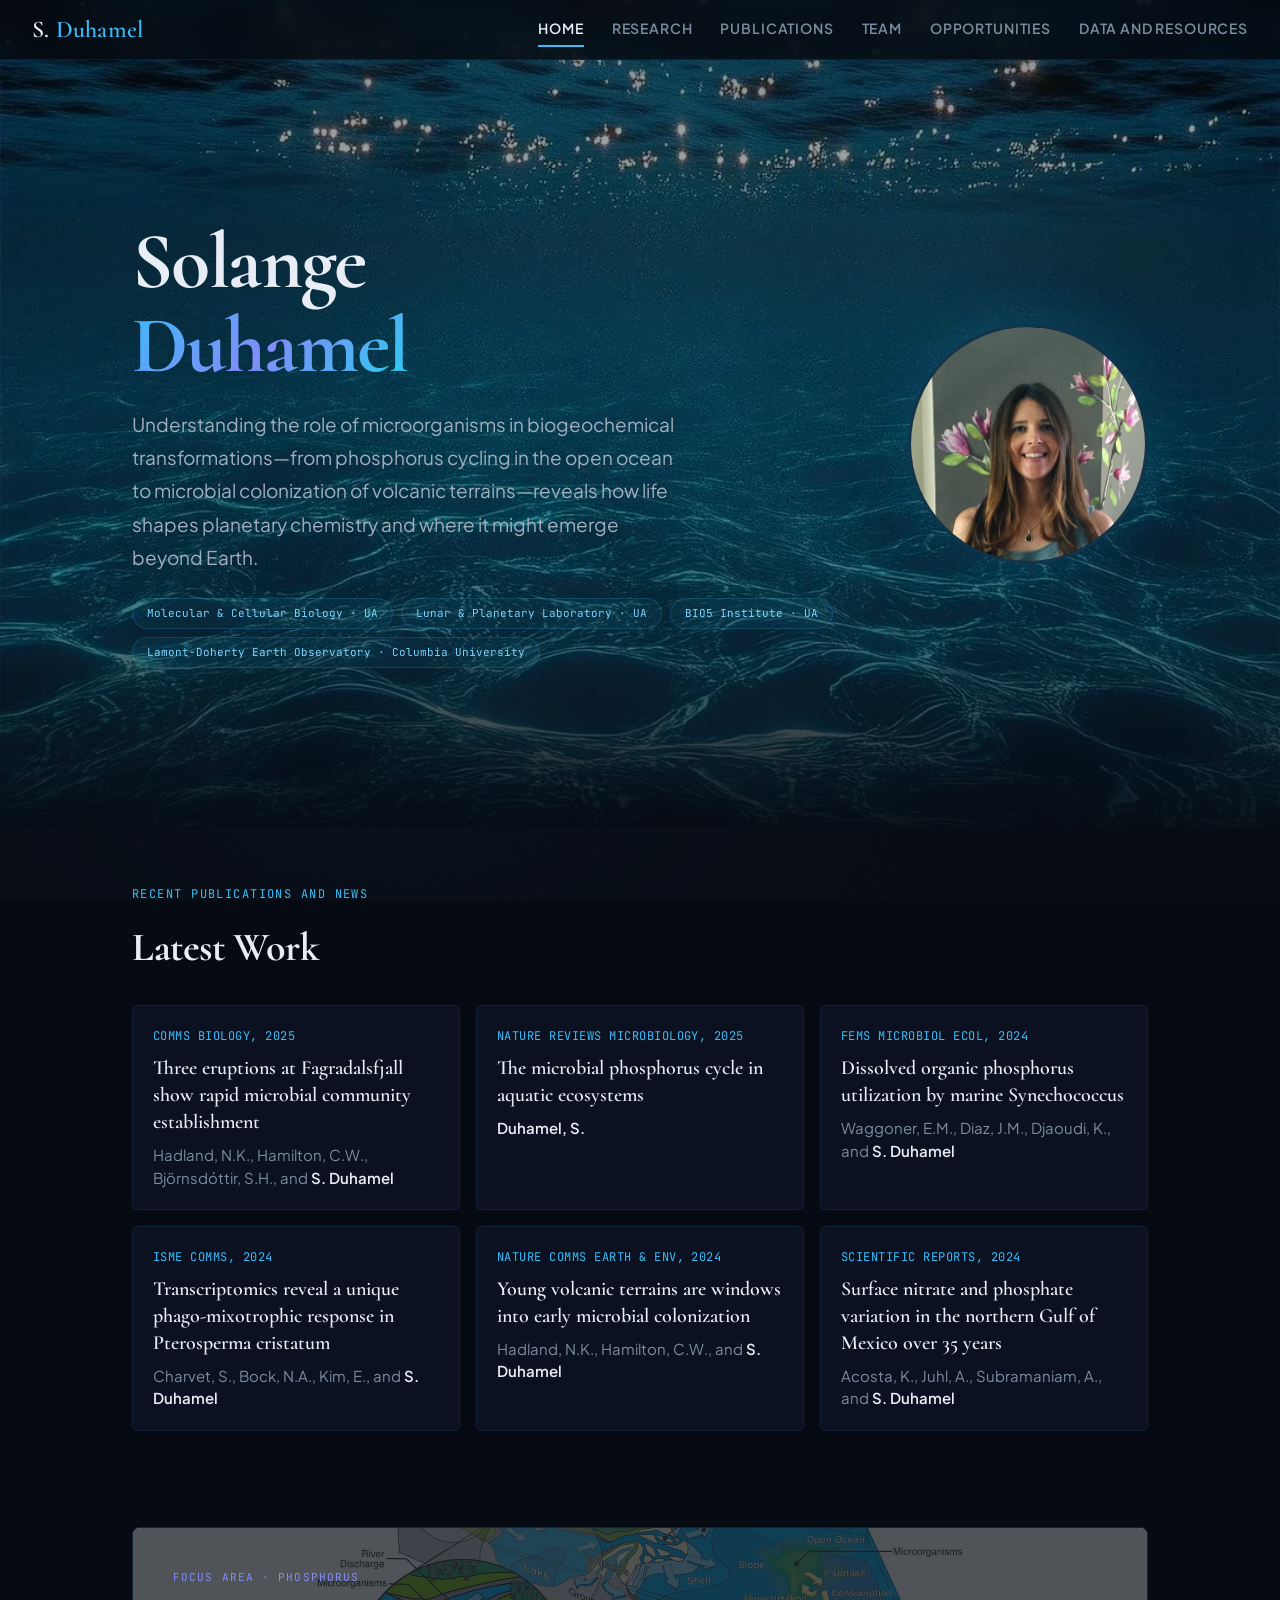
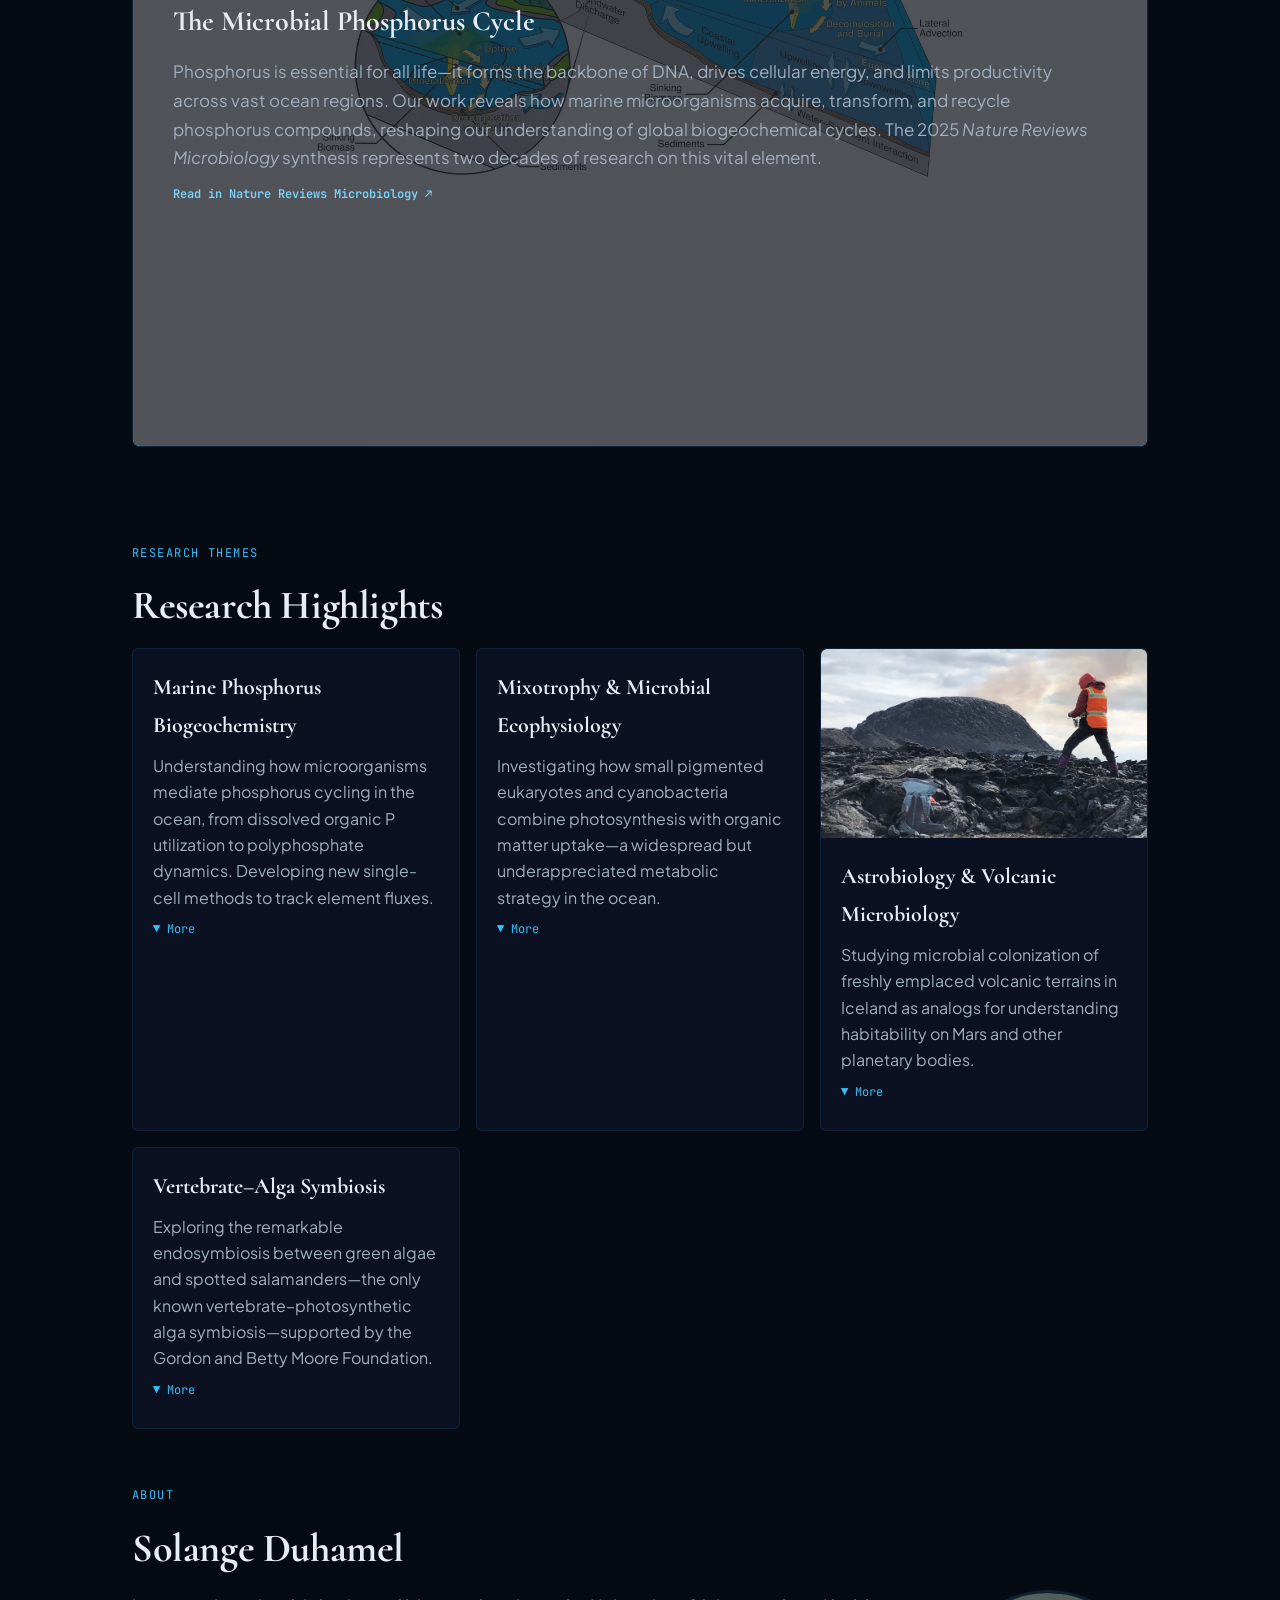
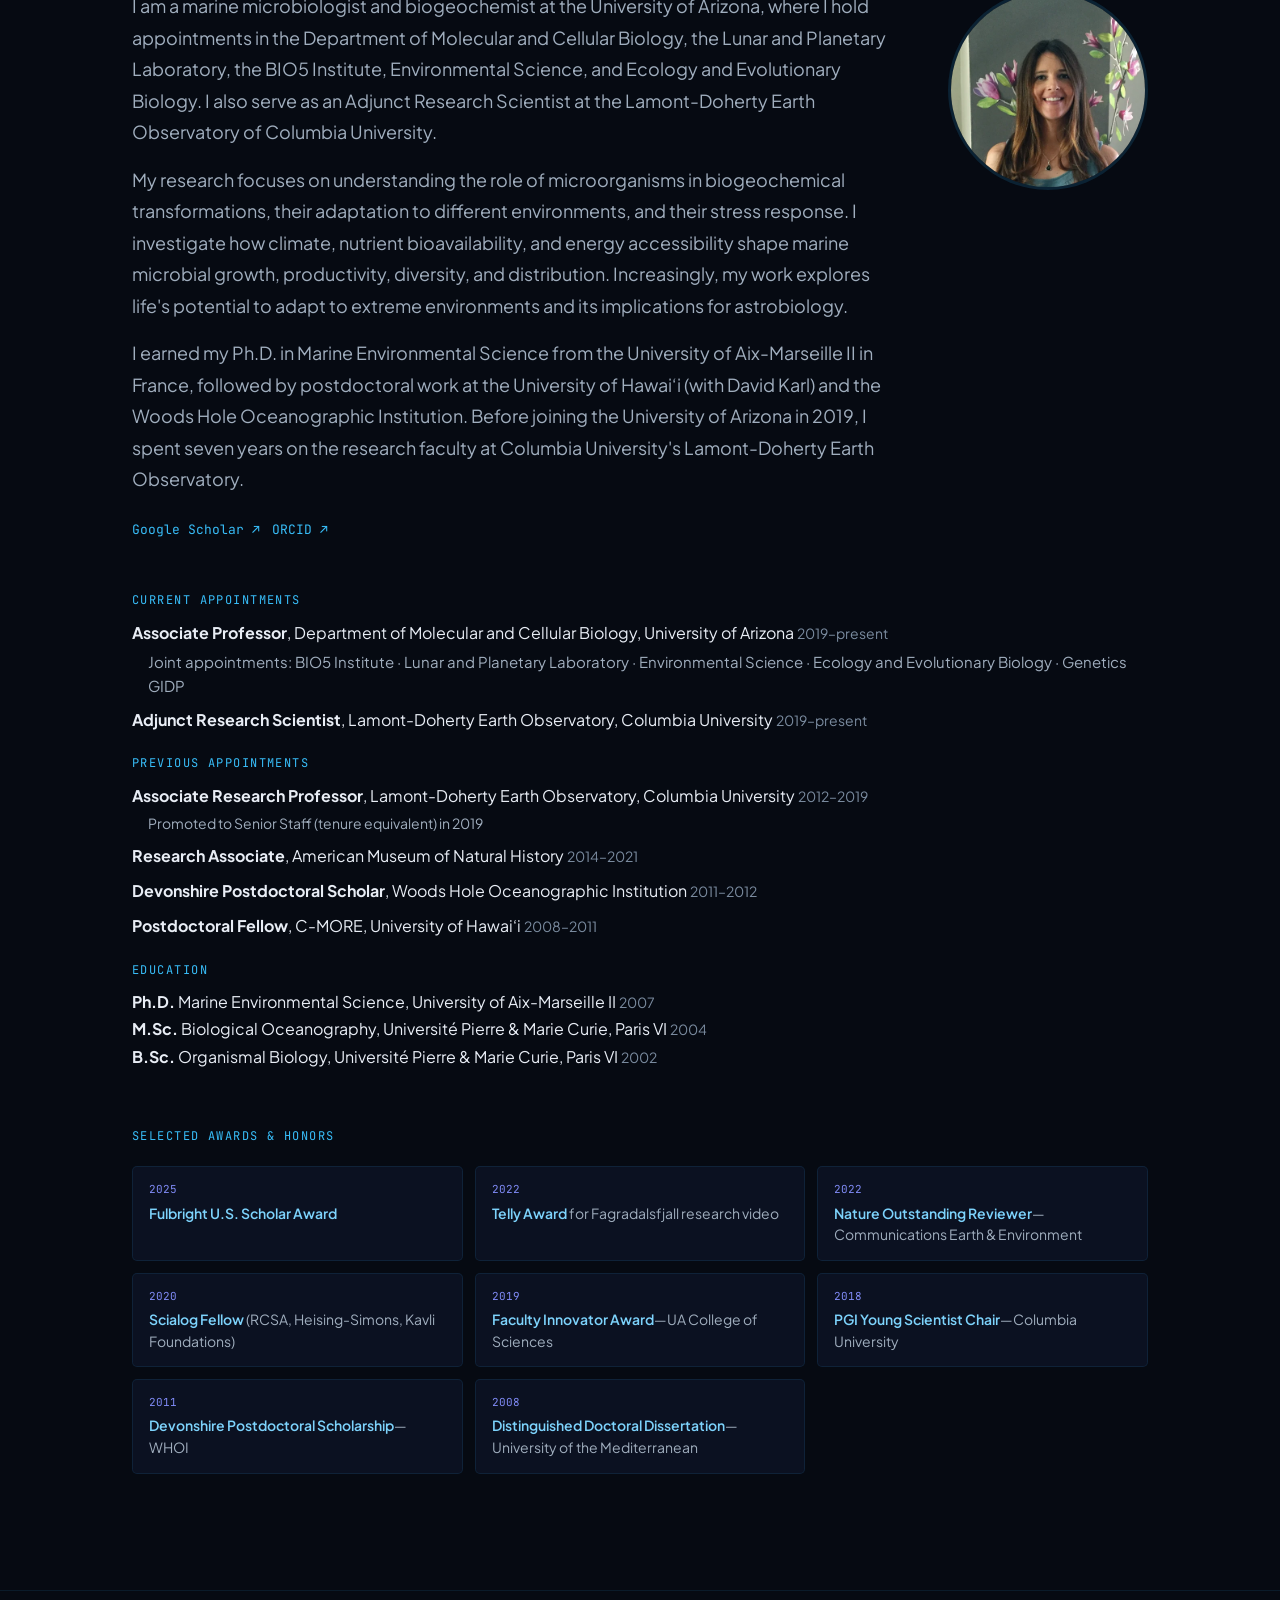
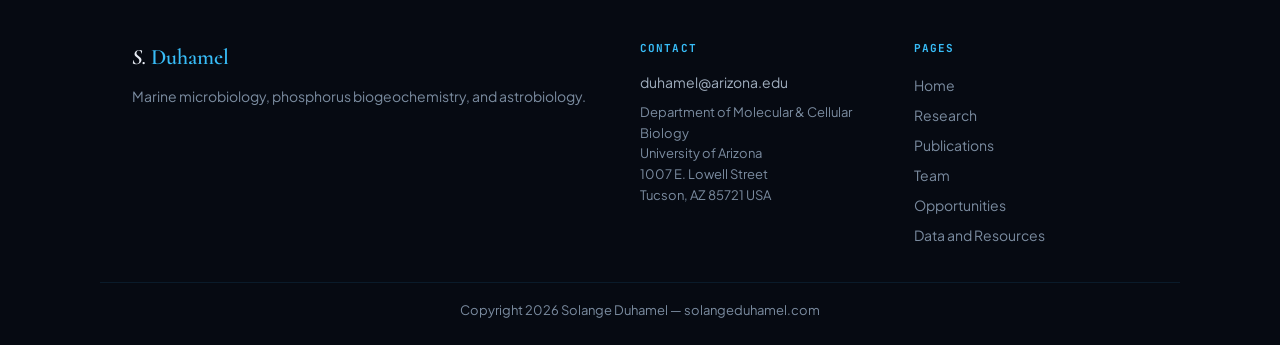
==== index.html @ aad7c606 "Initial commit: Duhamel Lab website Includes fixes for image crops cutting off heads (astrobiology c" ====
<!DOCTYPE html>
<html lang="en">
<head>
  <meta charset="UTF-8">
  <meta name="viewport" content="width=device-width, initial-scale=1.0">
  <title>Solange Duhamel — Marine Microbiology, Biogeochemistry, and Astrobiology</title>
  <meta name="description" content="Professor at the Department of Molecular and Cellular Biology, University of Arizona. Research in marine microbiology, phosphorus biogeochemistry, and astrobiology.">
  <link rel="canonical" href="https://solangeduhamel.com/">

  <!-- Favicons -->
  <link rel="icon" type="image/png" sizes="32x32" href="favicon-32x32.png">
  <link rel="icon" type="image/png" sizes="16x16" href="favicon-16x16.png">
  <link rel="apple-touch-icon" sizes="180x180" href="apple-touch-icon.png">
  <meta name="theme-color" content="#060A12">
  <meta name="color-scheme" content="dark">

  <!-- Open Graph -->
  <meta property="og:type" content="website">
  <meta property="og:url" content="https://solangeduhamel.com/">
  <meta property="og:title" content="Solange Duhamel — Marine Microbiology, Biogeochemistry, and Astrobiology">
  <meta property="og:description" content="Professor at the Department of Molecular and Cellular Biology, University of Arizona. Research in marine microbiology, phosphorus biogeochemistry, and astrobiology.">
  <meta property="og:image" content="https://solangeduhamel.com/images/og-card.jpg">
  <meta property="og:image:width" content="1200">
  <meta property="og:image:height" content="630">

  <!-- Twitter Card -->
  <meta name="twitter:card" content="summary_large_image">
  <meta name="twitter:title" content="Solange Duhamel — Marine Microbiology, Biogeochemistry, and Astrobiology">
  <meta name="twitter:description" content="Professor at the Department of Molecular and Cellular Biology, University of Arizona.">

  <!-- Fonts -->
  <link rel="preconnect" href="https://fonts.googleapis.com">
  <link rel="preconnect" href="https://fonts.gstatic.com" crossorigin>
  <link href="https://fonts.googleapis.com/css2?family=Cormorant:ital,wght@0,400;0,600;0,700;1,400;1,600;1,700&family=Plus+Jakarta+Sans:wght@300;400;500;600;700&family=JetBrains+Mono:wght@400;500&display=swap" rel="stylesheet">

  <link rel="stylesheet" href="css/style.css">
  <script src="js/data.js" defer></script>

  <!-- JSON-LD Structured Data -->
  <script type="application/ld+json">
  {"@context":"https://schema.org","@type":"Person","name":"Solange Duhamel","jobTitle":"Professor","worksFor":[{"@type":"Organization","name":"University of Arizona, Department of Molecular and Cellular Biology"}],"url":"https://solangeduhamel.com","sameAs":["https://scholar.google.com/citations?user=GpkraS0AAAAJ","https://orcid.org/0000-0002-8435-4695"],"knowsAbout":["Marine Microbiology","Phosphorus Biogeochemistry","Astrobiology","Microbial Ecophysiology","Flow Cytometry"]},
  {"@context":"https://schema.org","@type":"ScholarlyArticle","headline":"The microbial phosphorus cycle in aquatic ecosystems","author":[{"@type":"Person","name":"Solange Duhamel"}],"datePublished":"2025","isPartOf":{"@type":"Periodical","name":"Nature Reviews Microbiology"},"sameAs":"https://doi.org/10.1038/s41579-024-01119-w"},
  {"@context":"https://schema.org","@type":"ScholarlyArticle","headline":"Phosphorus as an integral component of global marine biogeochemistry","author":[{"@type":"Person","name":"Solange Duhamel"},{"@type":"Person","name":"Julia M. Diaz"}],"datePublished":"2021","isPartOf":{"@type":"Periodical","name":"Nature Geosciences"},"sameAs":"https://doi.org/10.1038/s41561-021-00755-8"},
  {"@context":"https://schema.org","@type":"ScholarlyArticle","headline":"Three eruptions at the Fagradalsfjall Volcano in Iceland show rapid and predictable microbial community establishment","author":[{"@type":"Person","name":"Nathan K. Hadland"},{"@type":"Person","name":"Christopher W. Hamilton"},{"@type":"Person","name":"Solange Duhamel"}],"datePublished":"2025","isPartOf":{"@type":"Periodical","name":"Communications Biology"},"sameAs":"https://doi.org/10.1038/s42003-025-09044-1"},
  {"@context":"https://schema.org","@type":"ScholarlyArticle","headline":"Microbial response to increased temperatures within a lava-induced hydrothermal system in Iceland","author":[{"@type":"Person","name":"Solange Duhamel"},{"@type":"Person","name":"Christopher W. Hamilton"}],"datePublished":"2022","isPartOf":{"@type":"Periodical","name":"Astrobiology"},"sameAs":"https://doi.org/10.1089/ast.2021.0124"}
  </script>
</head>
<body>

<a href="#main-content" class="skip-link">Skip to main content</a>
<div class="progress-bar" id="progress-bar"></div>

<nav class="nav" id="main-nav" aria-label="Main navigation">
  <a href="#home" class="nav-logo" data-page="home">S. <span class="accent">Duhamel</span></a>
  <div class="nav-links">
    <a href="#home" class="active" data-page="home" aria-current="page">Home</a>
    <a href="#research" data-page="research">Research</a>
    <a href="#publications" data-page="publications">Publications</a>
    <a href="#team" data-page="team">Team</a>
    <a href="#opportunities" data-page="opportunities">Opportunities</a>
    <a href="#data" data-page="data">Data and Resources</a>
  </div>
  <button class="nav-hamburger" id="hamburger" aria-label="Menu">&#9776;</button>
</nav>
<div class="mobile-menu" id="mobile-menu">
  <a href="#home" data-page="home">Home</a>
  <a href="#research" data-page="research">Research</a>
  <a href="#publications" data-page="publications">Publications</a>
  <a href="#team" data-page="team">Team</a>
  <a href="#opportunities" data-page="opportunities">Opportunities</a>
  <a href="#data" data-page="data">Data and Resources</a>
</div>

<!-- ===== HOME PAGE ===== -->
<div id="main-content" role="main"></div>
<div id="page-home" class="page">
  <div class="hero">
    <div class="hero-bg" style="background-image:url('images/hero.webp')"></div>
    <div class="hero-overlay"></div>
    <div class="hero-content fade-in">
      <div class="hero-layout">
        <div class="hero-text-col">
          <h1>Solange<br><span class="gradient">Duhamel</span></h1>
          <p class="hero-text">Understanding the role of microorganisms in biogeochemical transformations&#8212;from phosphorus cycling in the open ocean to microbial colonization of volcanic terrains&#8212;reveals how life shapes planetary chemistry and where it might emerge beyond Earth.</p>
          <div class="affiliation-chips">
            <span class="affiliation-chip">Molecular &amp; Cellular Biology · UA</span>
            <span class="affiliation-chip">Lunar &amp; Planetary Laboratory · UA</span>
            <span class="affiliation-chip">BIO5 Institute · UA</span>
            <span class="affiliation-chip">Lamont-Doherty Earth Observatory · Columbia University</span>
          </div>
        </div>
        <div class="hero-portrait-col">
          <div class="hero-portrait" id="hero-portrait">
            <img src="images/profile-1.webp" alt="Solange Duhamel">
          </div>
        </div>
      </div>
    </div>
  </div>

  <!-- Latest Publications -->
  <div class="section">
    <p class="tag-label">Recent Publications and News</p>
    <h2 class="section-heading">Latest Work</h2>
    <div class="latest-grid" id="latest-grid"></div>
  </div>

  <!-- Phosphorus Spotlight -->
  <div class="section" style="padding-top:0">
    <div class="spotlight" style="position:relative;overflow:hidden;padding:0;min-height:520px">
      <div style="position:absolute;inset:0;background:#ffffff"></div>
      <div class="parallax-bg" style="position:absolute;top:15%;bottom:0;left:0;right:0;background-image:url('images/phosphorus-figure.webp');background-size:contain;background-position:center;background-repeat:no-repeat;opacity:0.85"></div>
      <div style="position:absolute;inset:0;background:rgba(6,10,18,0.70)"></div>
      <div style="position:relative;z-index:2;padding:40px">
      <div class="spotlight-layout">
        <div class="spotlight-text">
          <span class="mono-tag">Focus Area &#183; Phosphorus</span>
          <h3>The Microbial Phosphorus Cycle</h3>
          <p>Phosphorus is essential for all life&#8212;it forms the backbone of DNA, drives cellular energy, and limits productivity across vast ocean regions. Our work reveals how marine microorganisms acquire, transform, and recycle phosphorus compounds, reshaping our understanding of global biogeochemical cycles. The 2025 <em>Nature Reviews Microbiology</em> synthesis represents two decades of research on this vital element.</p>
          <a href="https://doi.org/10.1038/s41579-024-01119-w" target="_blank" rel="noopener noreferrer" style="font-family:var(--mono);font-size:12px;display:inline-block;margin-top:12px">Read in Nature Reviews Microbiology &#8599;</a>
        </div>
      </div>
      </div>
    </div>
  </div>

  <!-- Research Highlights -->
  <div class="section" style="padding-top:0">
    <p class="tag-label">Research Themes</p>
    <h2 class="section-heading">Research Highlights</h2>
    <div class="highlights-grid">
      <div class="highlight-card">
        <div class="highlight-card-body">
          <h4>Marine Phosphorus Biogeochemistry</h4>
          <p>Understanding how microorganisms mediate phosphorus cycling in the ocean, from dissolved organic P utilization to polyphosphate dynamics. Developing new single-cell methods to track element fluxes.</p>
          <button class="expand-btn" onclick="this.nextElementSibling.classList.toggle('open');this.textContent=this.nextElementSibling.classList.contains('open')?'&#9650; Less':'&#9660; More'">&#9660; More</button>
          <div class="highlight-detail">Phosphorus limits marine productivity across vast ocean regions. Our lab pioneers single-cell flow cytometry techniques to measure phosphatase activity and P uptake at the individual cell level, revealing how different microbial groups partition this critical resource. This work spans the oligotrophic Pacific gyres, the Mediterranean, and tropical Atlantic.</div>
        </div>
      </div>
      <div class="highlight-card">
        <div class="highlight-card-body">
          <h4>Mixotrophy &amp; Microbial Ecophysiology</h4>
          <p>Investigating how small pigmented eukaryotes and cyanobacteria combine photosynthesis with organic matter uptake&#8212;a widespread but underappreciated metabolic strategy in the ocean.</p>
          <button class="expand-btn" onclick="this.nextElementSibling.classList.toggle('open');this.textContent=this.nextElementSibling.classList.contains('open')?'&#9650; Less':'&#9660; More'">&#9660; More</button>
          <div class="highlight-detail">Mixotrophy&#8212;the combination of phototrophy and heterotrophy&#8212;is far more prevalent than traditionally recognized. Our work demonstrates that small pigmented eukaryotes and unicellular cyanobacteria routinely supplement photosynthesis with organic carbon and phosphorus uptake, fundamentally altering our understanding of marine food webs and carbon cycling.</div>
        </div>
      </div>
      <div class="highlight-card">
        <div style="height:189px;overflow:hidden;border-radius:6px 6px 0 0"><img src="images/highlight-astro.webp" alt="Fieldwork on fresh lava at Fagradalsfjall, Iceland" style="width:100%;height:100%;object-fit:cover;object-position:center 12%"></div>
        <div class="highlight-card-body">
          <h4>Astrobiology &amp; Volcanic Microbiology</h4>
          <p>Studying microbial colonization of freshly emplaced volcanic terrains in Iceland as analogs for understanding habitability on Mars and other planetary bodies.</p>
          <button class="expand-btn" onclick="this.nextElementSibling.classList.toggle('open');this.textContent=this.nextElementSibling.classList.contains('open')?'&#9650; Less':'&#9660; More'">&#9660; More</button>
          <div class="highlight-detail">Young volcanic terrains represent some of the most extreme environments on Earth, yet microbial communities colonize them rapidly and predictably. Our fieldwork at Fagradalsfjall and Holuhraun in Iceland demonstrates that microbial establishment follows repeatable ecological patterns&#8212;insights directly relevant to understanding the habitability potential of volcanic terrains on Mars.</div>
        </div>
      </div>
      <div class="highlight-card">
        <div class="highlight-card-body">
          <h4>Vertebrate&#8211;Alga Symbiosis</h4>
          <p>Exploring the remarkable endosymbiosis between green algae and spotted salamanders&#8212;the only known vertebrate&#8211;photosynthetic alga symbiosis&#8212;supported by the Gordon and Betty Moore Foundation.</p>
          <button class="expand-btn" onclick="this.nextElementSibling.classList.toggle('open');this.textContent=this.nextElementSibling.classList.contains('open')?'&#9650; Less':'&#9660; More'">&#9660; More</button>
          <div class="highlight-detail">The spotted salamander (<em>Ambystoma maculatum</em>) harbors intracellular green algae&#8212;the only known case of a photosynthetic endosymbiosis in a vertebrate. Our Moore Foundation-funded work investigates the cellular and molecular mechanisms of this interaction, revealing heterotrophic carbon fixation and complex organismal-cellular negotiations.</div>
        </div>
      </div>
    </div>
  </div>

  <!-- About -->
  <div class="section" style="padding-top:0">
    <p class="tag-label">About</p>
    <h2 class="section-heading">Solange Duhamel</h2>
    <div class="about-layout">
      <div class="about-text">
        <p>I am a marine microbiologist and biogeochemist at the University of Arizona, where I hold appointments in the Department of Molecular and Cellular Biology, the Lunar and Planetary Laboratory, the BIO5 Institute, Environmental Science, and Ecology and Evolutionary Biology. I also serve as an Adjunct Research Scientist at the Lamont-Doherty Earth Observatory of Columbia University.</p>
        <p>My research focuses on understanding the role of microorganisms in biogeochemical transformations, their adaptation to different environments, and their stress response. I investigate how climate, nutrient bioavailability, and energy accessibility shape marine microbial growth, productivity, diversity, and distribution. Increasingly, my work explores life's potential to adapt to extreme environments and its implications for astrobiology.</p>
        <p>I earned my Ph.D. in Marine Environmental Science from the University of Aix-Marseille II in France, followed by postdoctoral work at the University of Hawai&#8216;i (with David Karl) and the Woods Hole Oceanographic Institution. Before joining the University of Arizona in 2019, I spent seven years on the research faculty at Columbia University's Lamont-Doherty Earth Observatory.</p>
        <p style="margin-top:16px">
          <a href="https://scholar.google.com/citations?user=GpkraS0AAAAJ" target="_blank" rel="noopener noreferrer" style="font-family:var(--mono);font-size:13px;color:var(--accent)">Google Scholar &#8599;</a>
          &nbsp;&nbsp;
          <a href="https://orcid.org/0000-0002-8435-4695" target="_blank" rel="noopener noreferrer" style="font-family:var(--mono);font-size:13px;color:var(--accent)">ORCID &#8599;</a>
        </p>
      </div>
      <div class="profile-col">
        <div class="profile-circle" id="about-portrait">
          <img src="images/profile-1.webp" alt="Solange Duhamel">
        </div>
      </div>
    </div>

    <div style="margin-top:32px">
      <p class="tag-label">Current Appointments</p>
      <div style="margin-bottom:20px">
        <p style="color:var(--text);font-size:16px;line-height:1.7;margin-bottom:4px"><strong>Associate Professor</strong>, Department of Molecular and Cellular Biology, University of Arizona <span style="color:var(--muted);font-size:14px">2019&#8211;present</span></p>
        <p style="color:var(--dim);font-size:15px;line-height:1.6;margin-left:16px">Joint appointments: BIO5 Institute &#183; Lunar and Planetary Laboratory &#183; Environmental Science &#183; Ecology and Evolutionary Biology &#183; Genetics GIDP</p>
        <p style="color:var(--text);font-size:16px;line-height:1.7;margin-top:8px"><strong>Adjunct Research Scientist</strong>, Lamont-Doherty Earth Observatory, Columbia University <span style="color:var(--muted);font-size:14px">2019&#8211;present</span></p>
      </div>

      <p class="tag-label">Previous Appointments</p>
      <div style="margin-bottom:20px">
        <p style="color:var(--text);font-size:16px;line-height:1.7;margin-bottom:4px"><strong>Associate Research Professor</strong>, Lamont-Doherty Earth Observatory, Columbia University <span style="color:var(--muted);font-size:14px">2012&#8211;2019</span></p>
        <p style="color:var(--dim);font-size:14px;line-height:1.5;margin-left:16px">Promoted to Senior Staff (tenure equivalent) in 2019</p>
        <p style="color:var(--text);font-size:16px;line-height:1.7;margin-top:8px"><strong>Research Associate</strong>, American Museum of Natural History <span style="color:var(--muted);font-size:14px">2014&#8211;2021</span></p>
        <p style="color:var(--text);font-size:16px;line-height:1.7;margin-top:8px"><strong>Devonshire Postdoctoral Scholar</strong>, Woods Hole Oceanographic Institution <span style="color:var(--muted);font-size:14px">2011&#8211;2012</span></p>
        <p style="color:var(--text);font-size:16px;line-height:1.7;margin-top:8px"><strong>Postdoctoral Fellow</strong>, C-MORE, University of Hawai&#8216;i <span style="color:var(--muted);font-size:14px">2008&#8211;2011</span></p>
      </div>

      <p class="tag-label">Education</p>
      <div>
        <p style="color:var(--text);font-size:16px;line-height:1.7"><strong>Ph.D.</strong> Marine Environmental Science, University of Aix-Marseille II <span style="color:var(--muted);font-size:14px">2007</span></p>
        <p style="color:var(--text);font-size:16px;line-height:1.7"><strong>M.Sc.</strong> Biological Oceanography, Universit&#233; Pierre &amp; Marie Curie, Paris VI <span style="color:var(--muted);font-size:14px">2004</span></p>
        <p style="color:var(--text);font-size:16px;line-height:1.7"><strong>B.Sc.</strong> Organismal Biology, Universit&#233; Pierre &amp; Marie Curie, Paris VI <span style="color:var(--muted);font-size:14px">2002</span></p>
      </div>
    </div>
  </div>

  <!-- Awards -->
  <div class="section" style="padding-top:0">
    <p class="tag-label">Selected Awards &amp; Honors</p>
    <div class="awards-grid">
      <div class="award-item"><span class="award-year">2025</span><strong>Fulbright U.S. Scholar Award</strong></div>
      <div class="award-item"><span class="award-year">2022</span><strong>Telly Award</strong> for Fagradalsfjall research video</div>
      <div class="award-item"><span class="award-year">2022</span><strong>Nature Outstanding Reviewer</strong>&#8212;Communications Earth &amp; Environment</div>
      <div class="award-item"><span class="award-year">2020</span><strong>Scialog Fellow</strong> (RCSA, Heising-Simons, Kavli Foundations)</div>
      <div class="award-item"><span class="award-year">2019</span><strong>Faculty Innovator Award</strong>&#8212;UA College of Sciences</div>
      <div class="award-item"><span class="award-year">2018</span><strong>PGI Young Scientist Chair</strong>&#8212;Columbia University</div>
      <div class="award-item"><span class="award-year">2011</span><strong>Devonshire Postdoctoral Scholarship</strong>&#8212;WHOI</div>
      <div class="award-item"><span class="award-year">2008</span><strong>Distinguished Doctoral Dissertation</strong>&#8212;University of the Mediterranean</div>
    </div>
  </div>
</div>

<!-- ===== RESEARCH PAGE ===== -->
<div id="page-research" class="page" style="display:none">
  <div class="page-banner">
    <div class="page-banner-bg" style="background-image:url('images/research-banner.webp');background-position:center 50%"></div>
    <div class="page-banner-overlay"></div>
    <div class="page-banner-content">
      <div><p class="tag-label">Research</p><h2 class="section-heading" style="font-size:32px;margin-bottom:0">Research Program</h2></div>
    </div>
  </div>
  <div class="section">
    <p class="section-sub">Investigating microbial roles in biogeochemistry, from the ocean's phosphorus cycle to volcanic terrains on Earth and Mars.</p>
    <p class="research-section-label">Active Projects</p>
    <div id="active-projects"></div>
    <p class="research-section-label">Completed Projects</p>
    <div id="completed-projects"></div>
  </div>
</div>

<!-- ===== PUBLICATIONS PAGE ===== -->
<div id="page-publications" class="page" style="display:none">
  <div class="page-banner" style="height:360px">
    <div class="page-banner-bg" style="background-image:url('images/pubs-banner.webp');background-position:center 50%"></div>
    <div class="page-banner-overlay"></div>
    <div class="page-banner-content">
      <div><p class="tag-label">Peer-Reviewed</p><h2 class="section-heading" style="font-size:32px;margin-bottom:0">Publications</h2></div>
    </div>
  </div>
  <div class="section">
    <p class="section-sub">69 peer-reviewed articles and 5 book chapters.</p>
    <div class="data-tabs" id="pub-tabs" role="tablist" aria-label="Publication types" style="margin-bottom:24px">
      <button class="data-tab active" data-pubtab="articles">Peer-Reviewed Articles</button>
      <button class="data-tab" data-pubtab="bookchapters">Book Chapters</button>
    </div>
    <div id="pub-panel-articles" class="pub-tab-panel">
    <div class="pub-search-row">
      <input type="text" class="pub-search" id="pub-search" aria-label="Search publications" placeholder="Search by author, title, journal, or year...">
      <div class="scholar-metrics">
        <div class="scholar-metric"><span class="metric-value">2,631</span><span class="metric-label">Citations</span></div>
        <div class="scholar-metric"><span class="metric-value">27</span><span class="metric-label">h-index</span></div>
        <div class="scholar-metric"><span class="metric-value">56</span><span class="metric-label">i10-index</span></div>
      </div>
    </div>
    <a href="https://scholar.google.com/citations?user=GpkraS0AAAAJ&hl=en" target="_blank" rel="noopener noreferrer" class="scholar-link">Google Scholar Profile &#8599;</a>
    <div class="filter-chips" id="filter-chips" role="group" aria-label="Filter publications">
      <button class="filter-chip active" data-filter="all">All</button>
      <button class="filter-chip" data-filter="first">First Author</button>
      <button class="filter-chip" data-filter="student">Student Led</button>
      <button class="filter-chip" data-filter="phosphorus">Phosphorus</button>
      <button class="filter-chip" data-filter="astrobiology">Astrobiology</button>
      <button class="filter-chip" data-filter="mixotrophy">Mixotrophy</button>
      <button class="filter-chip" data-filter="marine">Marine</button>
      <button class="filter-chip" data-filter="methods">Methods</button>
    </div>
    <p class="pub-count" id="pub-count">Showing 69 publications</p>
    <div id="pub-chart" class="chart-container"></div>
    <div id="pub-list"></div>
    </div><!-- end pub-panel-articles -->
    <div id="pub-panel-bookchapters" class="pub-tab-panel" style="display:none">
      <p style="color:var(--dim);font-size:16px;margin-bottom:20px">5 book chapters and edited volumes.</p>
      <div id="pub-bookchapters-list"></div>
    </div>
  </div>
</div>

<!-- ===== TEAM PAGE ===== -->
<div id="page-team" class="page" style="display:none">
  <div class="page-banner" style="height:min(760px,calc(var(--nav-h) + 75vw))">
    <div class="page-banner-bg no-parallax" style="top:var(--nav-h);background-image:url('images/team-banner.webp');background-position:center top;background-size:contain;background-repeat:no-repeat;background-color:#0a0f18"></div>
    <div style="position:absolute;inset:0;background:linear-gradient(180deg,transparent 65%,rgba(6,10,18,0.5) 82%,rgba(6,10,18,0.95) 94%,rgba(6,10,18,1.0) 100%)"></div>
    <div style="position:absolute;inset:0;background:linear-gradient(90deg,transparent 50%,rgba(6,10,18,0.5) 75%,rgba(6,10,18,0.95) 94%)"></div>
    <div class="page-banner-content">
      <div><p class="tag-label">The Lab</p><h2 class="section-heading" style="font-size:32px;margin-bottom:0">Team</h2></div>
    </div>
  </div>
  <div class="section">
    <p class="section-sub">Current and former members of the Duhamel Lab.</p>
    <div class="team-tabs" id="team-tabs" role="tablist" aria-label="Team sections">
      <button class="team-tab active" data-tab="current">Current Members</button>
      <button class="team-tab" data-tab="alumni">Alumni</button>
    </div>
    <div id="team-current" class="team-panel active">

    <h3 class="section-divider" style="border-top:none;padding-top:0">Graduate Students</h3>
    <div class="team-entry"><span class="team-years">2021&#8211;present</span><span class="team-info"><strong>Mruthyunjay (Jay) Kubendran Sumathi</strong><span class="team-role">Ph.D. Student, Ecology &amp; Evolutionary Biology. Upper thermal limit of life&#8212;astrobiology framework.</span></span></div>

    <h3 class="section-divider">Postdoctoral Researchers</h3>
    <div class="team-entry"><span class="team-years">2024&#8211;2026</span><span class="team-info"><strong>Dr. Alba Filella</strong><span class="team-role">Polyphosphate and phosphorus allocation in marine phytoplankton. <span class="team-award"><strong>BIO5 Postdoctoral Fellowship</strong></span></span></span></div>

    <h3 class="section-divider">Undergraduate Students</h3>
    <div class="team-entry"><span class="team-years">2025&#8211;2026</span><span class="team-info"><strong>Paula Donahue</strong><span class="team-role">Bachelor Honors Thesis. Santa Cruz River contaminants outreach.</span></span></div>
    <div class="team-entry"><span class="team-years">2025</span><span class="team-info"><strong>Sofia Morais</strong><span class="team-role">Summer and Fall 2025 research.</span></span></div>
    <div class="team-entry"><span class="team-years">2025</span><span class="team-info"><strong>Alyson Penn</strong><span class="team-role">Spring and Fall 2025 research.</span></span></div>

    </div><!-- end current -->

    <div id="team-alumni" class="team-panel">

    <h3 class="section-divider" style="border-top:none;padding-top:0">Graduate Students</h3>
    <div class="team-entry"><span class="team-years">2020&#8211;2025</span><span class="team-info"><strong>Nathan Hadland</strong><span class="team-role">Ph.D. Planetary Sciences. Microbial colonization of volcanic terrains.</span><span class="team-award"><strong>DoD NDSEG Fellowship</strong> &#8226; Lewis and Clark Fund Award &#8226; ARCS Foundation Scholarship Award &#8226; Arizona Space Grant Graduate Fellowship &#8226; Arizona Astrobiology Center Seed Grant &#8226; LPL Director's Grant &#8226; GSA Graduate Student Grant &#8226; GSA International Geosciences Congress Travel Grant &#8226; Galileo Circle Award</span></span></div>
    <div class="team-entry"><span class="team-years">2020&#8211;2025</span><span class="team-info"><strong>Emily Waggoner</strong><span class="team-role">Ph.D. Molecular and Cellular Biology. Dissolved organic phosphorus in the marine P cycle.</span><span class="team-award">NIH Training Grant &#8226; P.E.O. Scholar Award</span></span></div>
    <div class="team-entry"><span class="team-years">2023&#8211;2024</span><span class="team-info"><strong>Isabella Feldman</strong><span class="team-role">M.Sc. Molecular and Cellular Biology. Organic phosphorus utilization in the Amazon plume.</span></span></div>
    <div class="team-entry"><span class="team-years">2016&#8211;2021</span><span class="team-info"><strong>Nicholas Bock</strong><span class="team-role">Ph.D. Earth &amp; Environmental Sciences, Columbia University. Global phytoplankton community structure.</span></span></div>

    <h3 class="section-divider">Postdoctoral Researchers</h3>
    <div class="team-entry"><span class="team-years">2022&#8211;2023</span><span class="team-info"><strong>Dr. Joost Mansoor</strong><span class="team-role">Vertebrate&#8211;alga symbiosis metabolic fluxes.</span></span></div>
    <div class="team-entry"><span class="team-years">2019&#8211;2021</span><span class="team-info"><strong>Dr. Hui Yang</strong><span class="team-role">Vertebrate&#8211;alga symbiosis.</span></span></div>
    <div class="team-entry"><span class="team-years">2019&#8211;2021</span><span class="team-info"><strong>Dr. Kahina Djaoudi</strong><span class="team-role">Dissolved organic phosphorus bioavailability.</span></span></div>
    <div class="team-entry"><span class="team-years">2018&#8211;2019</span><span class="team-info"><strong>Dr. John Burns</strong><span class="team-role">Salamander&#8211;alga symbiosis, Columbia University.</span></span></div>
    <div class="team-entry"><span class="team-years">2018&#8211;2019</span><span class="team-info"><strong>Dr. Sophie Charvet</strong><span class="team-role">Mixotrophic protist ecophysiology, Columbia University.</span></span></div>
    <div class="team-entry"><span class="team-years">2013&#8211;2015</span><span class="team-info"><strong>Dr. Kimberly Popendorf</strong><span class="team-role">Phosphorus cycling in the Gulf of Mexico, Columbia University.</span></span></div>

    <h3 class="section-divider">Staff Scientists</h3>
    <div class="team-entry"><span class="team-years">2018&#8211;2019</span><span class="team-info"><strong>Benjamin Ramcharitar</strong><span class="team-role">Amazon River plume microbial communities, Columbia University.</span></span></div>
    <div class="team-entry"><span class="team-years">2015&#8211;2016</span><span class="team-info"><strong>Kali McKee</strong><span class="team-role">Research technician, Columbia University.</span></span></div>

    </div><!-- end alumni -->
  </div>
</div>

<!-- ===== OPPORTUNITIES PAGE ===== -->
<div id="page-opportunities" class="page" style="display:none">
  <div class="page-banner" style="height:320px">
    <div class="page-banner-bg" style="background-image:url('images/opportunities-banner.webp');background-position:center 50%"></div>
    <div class="page-banner-overlay"></div>
    <div class="page-banner-content">
      <div><p class="tag-label">Join Us</p><h2 class="section-heading" style="font-size:32px;margin-bottom:0">Opportunities</h2></div>
    </div>
  </div>
  <div class="section">
    <p style="color:var(--text);font-size:19px;margin-bottom:12px">I welcome inquiries from motivated individuals interested in marine microbiology, phosphorus biogeochemistry, mixotrophy, and astrobiology.</p>
    <p style="color:var(--dim);font-size:18px;margin-bottom:16px">There are no project-specific vacancies at this time, but I am always open to hearing from potential collaborators at all career stages. If our research themes excite you, <a href="mailto:duhamel@arizona.edu?subject=Duhamel%20Lab%20Inquiry" style="color:var(--accent);font-weight:600">send me an email</a>. You can also <a href="#" onclick="event.preventDefault();document.querySelector('[data-tab=teaching]').click()" style="color:var(--accent);font-weight:600">take a course with me.</a></p>

    <div class="oppo-tabs" id="oppo-tabs">
      <button class="oppo-tab active" data-tab="research-oppo">Research</button>
      <button class="oppo-tab" data-tab="teaching">Teaching</button>
    </div>

    <div id="panel-research-oppo" class="oppo-panel active">
      <h3 class="section-divider" style="border-top:none;padding-top:0">Postdoctoral Researchers</h3>
      <p style="color:var(--dim);font-size:16px;line-height:1.7;margin-bottom:16px">If you are interested in a postdoctoral position, please contact me with your CV and a brief description of your research interests. I am happy to discuss potential projects and support fellowship applications.</p>

      <h3 class="section-divider">Graduate Students</h3>
      <p style="color:var(--dim);font-size:16px;line-height:1.7;margin-bottom:16px">Graduate students join through the <a href="https://mcb.arizona.edu/graduate-students/prospective-students" target="_blank" rel="noopener noreferrer" style="color:var(--accent-light)">MCB Graduate Program</a>, the <a href="https://eeb.arizona.edu/graduate" target="_blank" rel="noopener noreferrer" style="color:var(--accent-light)">EEB Graduate Program</a>, or the <a href="https://lpl.arizona.edu/admissions" target="_blank" rel="noopener noreferrer" style="color:var(--accent-light)">LPL Graduate Admissions</a>. Please reach out before applying so we can discuss mutual interests.</p>

      <h3 class="section-divider">Undergraduate Students</h3>
      <p style="color:var(--dim);font-size:16px;line-height:1.7;margin-bottom:16px">I regularly mentor undergraduate researchers through independent study and honors thesis projects. Topics can span marine microbiology, astrobiology, flow cytometry, and field research. If you're a UA undergraduate interested in research, so reach out.</p>
    </div>

    <div id="panel-teaching" class="oppo-panel" style="position:relative">
      <div style="position:absolute;inset:0;background-image:url('images/teaching-bg.webp');background-size:cover;background-position:center;opacity:0.06;border-radius:6px;pointer-events:none"></div>
      <h3 class="section-divider" style="border-top:none;padding-top:0">University of Arizona</h3>
      <div class="teaching-entry"><strong>MCB 437/537 &#8220;Life in Extreme Environments&#8221;</strong><span class="teaching-years">2020, 2022, 2023, 2024, 2025, 2026</span><div class="teaching-detail">3-credit graduate course open to undergraduates. Exploration of extremophile biology, astrobiology, and the limits of life.</div></div>
      <div class="teaching-entry"><strong>MCB 295G &#8220;Life in the Universe&#8221;</strong><span class="teaching-years">2020, 2022, 2024, 2025</span><div class="teaching-detail">1-credit undergraduate colloquium exploring the search for life beyond Earth.</div></div>
      <div class="teaching-entry"><strong>MCB 595 &#8220;MCB Journal Club&#8221;</strong><span class="teaching-years">2022</span><div class="teaching-detail">1-credit graduate course. Critical reading and discussion of current literature.</div></div>
      <div class="teaching-entry"><strong>MCB 181R &#8220;Introduction to Biology I&#8221;</strong><span class="teaching-years">2019</span><div class="teaching-detail">3-credit undergraduate course (co-taught). Fundamental principles of molecular and cellular biology.</div></div>

      <h3 class="section-divider">Guest Lectures &amp; Other Teaching</h3>
      <div class="teaching-entry"><strong>University of Las Palmas, Gran Canaria</strong><span class="teaching-years">2026</span><div class="teaching-detail">Guest lecturer: Biological Oceanography and Biological Processes and Climate Change.</div></div>
      <div class="teaching-entry"><strong>UA GenEd PTYS/ASTR/GEOS 214</strong><span class="teaching-years">2023</span><div class="teaching-detail">Guest lecturer for Dr. Dante Lauretta.</div></div>
      <div class="teaching-entry"><strong>AMNH Richard Gilder Graduate School</strong><span class="teaching-years">2014</span><div class="teaching-detail">Lectures on flow cytometry with hands-on laboratory demonstrations.</div></div>
      <div class="teaching-entry"><strong>C-MORE Summer Course, University of Hawai&#8216;i</strong><span class="teaching-years">2010, 2011</span><div class="teaching-detail">Teaching assistant for &#8220;Microbial Oceanography: Genomes to Biomes.&#8221;</div></div>
    </div>
  </div>
</div>

<!-- ===== DATA PAGE ===== -->
<div id="page-data" class="page" style="display:none">
  <div class="page-banner">
    <div class="page-banner-bg" style="background-image:url('images/data-banner.webp');background-position:center 35%"></div>
    <div class="page-banner-overlay"></div>
    <div class="page-banner-content">
      <div><p class="tag-label">Open Access</p><h2 class="section-heading" style="font-size:32px;margin-bottom:0">Data and Resources</h2></div>
    </div>
  </div>
  <div class="section">
    <p class="section-sub">Publicly available datasets and selected media and outreach.</p>
    <div class="data-tabs" id="data-tabs" role="tablist" aria-label="Data sections">
      <button class="data-tab active" data-tab="datasets">Datasets</button>
      <button class="data-tab" data-tab="media">Media &amp; Outreach</button>
      <button class="data-tab" data-tab="gallery">Gallery</button>
      <button class="data-tab" data-tab="analytics">Analytics</button>
    </div>
    <div id="tab-datasets" class="data-tab-panel active">
      <div id="datasets-list"></div>
    </div>
    <div id="tab-media" class="data-tab-panel">
      <div id="media-list"></div>
    </div>
    <div id="tab-gallery" class="data-tab-panel">
      <p class="section-sub" style="margin-bottom:16px">Field and lab photography.</p>
      <div class="gallery-grid">
        <div class="gallery-item"><img src="images/gallery-5.webp" alt="Sampling on fresh lava at Fagradalsfjall, Iceland" loading="lazy"><div class="gallery-caption">Sampling on fresh lava, Fagradalsfjall, Iceland</div></div>
        <div class="gallery-item"><img src="images/gallery-3.webp" alt="Field research" loading="lazy" style="object-position:center 10%"><div class="gallery-caption">Field research</div></div>
        <div class="gallery-item"><img src="images/gallery-4.webp" alt="Field research" loading="lazy"><div class="gallery-caption">Field research</div></div>
      </div>
    </div>
    <div id="tab-analytics" class="data-tab-panel">
      <p class="section-sub" style="margin-bottom:16px">Website visitor statistics.</p>
      <p style="color:var(--dim);font-size:16px;margin-bottom:20px">Visitor analytics for solangeduhamel.com. Data is collected using privacy-friendly, cookie-free tracking.</p>
      <div id="analytics-embed" style="background:var(--bg-card);border:1px solid var(--border);border-radius:6px;padding:24px;min-height:200px;display:flex;align-items:center;justify-content:center">
        <p style="color:var(--muted);font-size:14px;font-family:var(--mono);text-align:center">Analytics dashboard will appear here once tracking is configured.<br>Recommended: <a href="https://www.goatcounter.com" target="_blank" rel="noopener noreferrer" style="color:var(--accent-light)">GoatCounter</a> (free, no cookies, GDPR-friendly)</p>
      </div>
    </div>
  </div>
</div> 

<button class="back-to-top" id="back-to-top" aria-label="Back to top" title="Back to top">&#9650;</button>

<footer class="footer" role="contentinfo">
  <div class="footer-grid">
    <div>
      <div class="footer-logo"><em>S.</em> <span style="color:var(--accent)">Duhamel</span></div>
      <p class="footer-desc">Marine microbiology, phosphorus biogeochemistry, and astrobiology.</p>
    </div>
    <div>
      <h4 class="footer-heading">Contact</h4>
      <p class="footer-contact">duhamel@arizona.edu</p>
      <p class="footer-contact-addr">Department of Molecular &amp; Cellular Biology<br>University of Arizona<br>1007 E. Lowell Street<br>Tucson, AZ 85721 USA</p>
    </div>
    <div>
      <h4 class="footer-heading">Pages</h4>
      <a href="#home" class="footer-link" data-page="home">Home</a>
      <a href="#research" class="footer-link" data-page="research">Research</a>
      <a href="#publications" class="footer-link" data-page="publications">Publications</a>
      <a href="#team" class="footer-link" data-page="team">Team</a>
      <a href="#opportunities" class="footer-link" data-page="opportunities">Opportunities</a>
      <a href="#data" class="footer-link" data-page="data">Data and Resources</a>
    </div>
  </div>
  <div class="footer-bottom">Copyright 2026 Solange Duhamel &#8212; solangeduhamel.com</div>
</footer>

<script>
/* ===== NAVIGATION & ROUTING ===== */
function highlightAuthor(text){
  const patterns=['Duhamel, S.','S. Duhamel','Duhamel S.','Duhamel, S','Duhamel S'];
  let r=text;
  patterns.forEach(p=>{r=r.replace(new RegExp(p.replace(/\./g,'\\.').replace(/,/g,'\\,'),'g'),'<strong style="color:var(--text);font-weight:600">'+p+'</strong>')});
  return r;
}
function isFirstAuthor(a){const l=a.toLowerCase();return l.startsWith('duhamel, s')||l.startsWith('duhamel s')||l.startsWith('s. duhamel')}

const pages=document.querySelectorAll('.page');
const navLinks=document.querySelectorAll('[data-page]');

function showPage(id){
  pages.forEach(p=>p.style.display='none');
  const target=document.getElementById('page-'+id);
  if(target)target.style.display='block';
  navLinks.forEach(l=>{
    const isActive=l.dataset.page===id;
    l.classList.toggle('active',isActive);
    if(isActive)l.setAttribute('aria-current','page');
    else l.removeAttribute('aria-current');
  });
  window.scrollTo(0,0);
  const mm=document.getElementById('mobile-menu');
  if(mm)mm.classList.remove('open');
}

function handleHash(){
  const h=location.hash.replace('#','').replace(/\?.*/,'')||'home';
  showPage(h);
}
window.addEventListener('hashchange',handleHash);
window.addEventListener('load',()=>{handleHash();initSite()});

/* Click handlers for all nav links — essential for iframe/preview contexts */
document.addEventListener('click',function(e){
  const link=e.target.closest('[data-page]');
  if(link){
    e.preventDefault();
    const pg=link.dataset.page;
    showPage(pg);
    try{history.replaceState(null,null,'#'+pg)}catch(e){}
  }
});

document.getElementById('hamburger').addEventListener('click',()=>{
  document.getElementById('mobile-menu').classList.toggle('open');
});

/* Progress bar + Parallax (debounced via rAF) */
let scrollTicking=false;
window.addEventListener('scroll',()=>{
  if(!scrollTicking){
    requestAnimationFrame(()=>{
      const h=document.documentElement.scrollHeight-window.innerHeight;
      const pct=h>0?(window.scrollY/h)*100:0;
      document.getElementById('progress-bar').style.width=pct+'%';
      const btn=document.getElementById('back-to-top');
      btn.classList.toggle('visible',window.scrollY>400);

      /* Parallax: shift backgrounds at 30% scroll speed */
      const scrollY=window.scrollY;
      document.querySelectorAll('.hero-bg').forEach(el=>{
        el.style.transform='translateY('+scrollY*0.3+'px)';
      });
      document.querySelectorAll('.page-banner-bg:not(.no-parallax), .parallax-bg').forEach(el=>{
        const rect=el.parentElement.getBoundingClientRect();
        const offset=(rect.top+rect.height/2)*-0.15;
        el.style.transform='translateY('+offset+'px)';
      });
      scrollTicking=false;
    });
    scrollTicking=true;
  }
});
document.getElementById('back-to-top').addEventListener('click',()=>window.scrollTo({top:0,behavior:'smooth'}));

/* ===== RENDER FUNCTIONS ===== */
function initSite(){
  renderLatest();
  renderResearch();
  renderPubs();
  renderDatasets();
  renderBookChapters();
  renderMedia();
  initTabs();
  initFilters();
  initPortraitCycle();
}

/* Portrait cycling */
const profilePhotos=['images/profile-1.webp','images/profile-2.webp','images/profile-3.webp','images/profile-4.webp'];
let profileIdx=0;
function initPortraitCycle(){
  setInterval(()=>{
    profileIdx=(profileIdx+1)%profilePhotos.length;
    const src=profilePhotos[profileIdx];
    document.querySelectorAll('#hero-portrait img, #about-portrait img').forEach(img=>{
      img.style.opacity='0';
      setTimeout(()=>{img.src=src;img.style.opacity='1'},400);
    });
  },20000);
  // Add transition to portrait images
  document.querySelectorAll('#hero-portrait img, #about-portrait img').forEach(img=>{
    img.style.transition='opacity 0.4s ease';
  });
}

const latestItems=[
  {href:"https://doi.org/10.1038/s42003-025-09044-1",src:"Comms Biology, 2025",t:"Three eruptions at Fagradalsfjall show rapid microbial community establishment",a:"Hadland, N.K., Hamilton, C.W., Björnsdóttir, S.H., and S. Duhamel"},
  {href:"https://doi.org/10.1038/s41579-024-01119-w",src:"Nature Reviews Microbiology, 2025",t:"The microbial phosphorus cycle in aquatic ecosystems",a:"Duhamel, S."},
  {href:"https://doi.org/10.1093/femsec/fiae099",src:"FEMS Microbiol Ecol, 2024",t:"Dissolved organic phosphorus utilization by marine Synechococcus",a:"Waggoner, E.M., Diaz, J.M., Djaoudi, K., and S. Duhamel"},
  {href:"https://doi.org/10.1093/ismeco/ycae083",src:"ISME Comms, 2024",t:"Transcriptomics reveal a unique phago-mixotrophic response in Pterosperma cristatum",a:"Charvet, S., Bock, N.A., Kim, E., and S. Duhamel"},
  {href:"https://doi.org/10.1038/s43247-024-01280-3",src:"Nature Comms Earth & Env, 2024",t:"Young volcanic terrains are windows into early microbial colonization",a:"Hadland, N.K., Hamilton, C.W., and S. Duhamel"},
  {href:"https://doi.org/10.1038/s41598-024-58044-4",src:"Scientific Reports, 2024",t:"Surface nitrate and phosphate variation in the northern Gulf of Mexico over 35 years",a:"Acosta, K., Juhl, A., Subramaniam, A., and S. Duhamel"}
];

function renderLatest(){
  const g=document.getElementById('latest-grid');
  if(!g)return;
  g.innerHTML=latestItems.map(it=>`<a class="latest-card" href="${it.href}" target="_blank" rel="noopener noreferrer"><div class="lc-source">${it.src}</div><div class="lc-title">${it.t}</div><div class="lc-authors">${highlightAuthor(it.a)}</div></a>`).join('');
}

function renderResearch(){
  const ap=document.getElementById('active-projects');
  const cp=document.getElementById('completed-projects');
  if(!ap||!cp)return;
  const renderCard=(p)=>{
    const badge=p.role==='PI'?'pi':p.role==='Co-PI'||p.role==='Co-I'?'coi':'collab';
    return`<div class="research-card"><h4>${p.t}<span class="role-badge ${badge}">${p.role}</span></h4><div class="rc-role">${p.funder} &middot; ${p.years}</div><p>${p.desc}</p></div>`;
  };
  ap.innerHTML=activeProjects.map(renderCard).join('');
  cp.innerHTML=completedProjects.map(renderCard).join('');
}

function renderPubs(){
  renderPubList(pubs);
  renderChart(pubs);
}

function renderPubList(list){
  const el=document.getElementById('pub-list');
  if(!el)return;
  el.innerHTML=list.map(p=>{
    const doiLink=p.doi?`<a href="https://doi.org/${p.doi}" target="_blank" rel="noopener noreferrer">${p.t}</a>`:p.t;
    const tags=p.tags.map(t=>`<span class="pub-tag">${t}</span>`).join('');
    const invitedMark=p.tags.includes('invited')?'<span class="pub-tag" style="background:rgba(249,168,212,0.1);color:var(--accent-warm);border-color:rgba(249,168,212,0.2)">Invited</span>':'';
    const cofirstMark=p.cofirst?'<span class="co-first-mark" title="Co-first author">&#8224;</span>':'';
    return`<div class="pub-entry" data-tags="${p.tags.join(',')}" data-year="${p.y}"><div class="pub-year">${p.y}</div><div class="pub-title">${doiLink}${cofirstMark}</div><div class="pub-authors">${highlightAuthor(p.a)}</div><div class="pub-journal">${p.j}</div><div class="pub-tags">${tags}${invitedMark}</div></div>`;
  }).join('');
  document.getElementById('pub-count').textContent=`Showing ${list.length} publications`;
}

function renderChart(list){
  const el=document.getElementById('pub-chart');
  if(!el)return;
  const years={};
  list.forEach(p=>{years[p.y]=(years[p.y]||0)+1});
  const minY=Math.min(...Object.keys(years).map(Number));
  const maxY=Math.max(...Object.keys(years).map(Number));
  const maxN=Math.max(...Object.values(years));
  const span=maxY-minY+1;
  let html='';
  for(let y=minY;y<=maxY;y++){
    const n=years[y]||0;
    const h=maxN>0?(n/maxN)*100:0;
    html+=`<div class="chart-bar" style="height:${Math.max(h,2)}%"><div class="chart-tooltip">${y}: ${n}</div></div>`;
  }
  el.innerHTML=html;
}

function initFilters(){
  document.querySelectorAll('.filter-chip').forEach(chip=>{
    chip.addEventListener('click',()=>{
      document.querySelectorAll('.filter-chip').forEach(c=>c.classList.remove('active'));
      chip.classList.add('active');
      const f=chip.dataset.filter;
      const filtered=f==='all'?pubs:pubs.filter(p=>p.tags.includes(f));
      renderPubList(filtered);
      renderChart(filtered);
    });
  });
  const searchEl=document.getElementById('pub-search');
  if(searchEl){
    searchEl.addEventListener('input',()=>{
      const q=searchEl.value.toLowerCase();
      const filtered=q?pubs.filter(p=>(p.t+' '+p.a+' '+p.j+' '+p.y).toLowerCase().includes(q)):pubs;
      renderPubList(filtered);
      renderChart(filtered);
      document.querySelectorAll('.filter-chip').forEach(c=>c.classList.remove('active'));
      if(!q)document.querySelector('[data-filter="all"]').classList.add('active');
    });
  }
}

function renderDatasets(){
  const el=document.getElementById('datasets-list');
  if(!el)return;
  el.innerHTML=datasets.map(d=>`<div class="dataset-card"><h4>${d.t}</h4><p>${d.a} &middot; ${d.repo} &middot; ${d.y}</p><a href="${d.h}" target="_blank" rel="noopener noreferrer" style="font-family:var(--mono);font-size:12px;color:var(--accent);margin-top:6px;display:inline-block">View &#8599;</a></div>`).join('');
}

function renderBookChapters(){
  const el=document.getElementById('pub-bookchapters-list');
  if(!el)return;
  el.innerHTML=bookChapters.map(b=>{
    const link=b.doi?`<a href="https://doi.org/${b.doi}" target="_blank" rel="noopener noreferrer">${b.t}</a>`:b.t;
    return`<div class="wp-card"><div class="pub-year">${b.y}</div><h4>${link}</h4><p>${highlightAuthor(b.a)}<br><em>${b.j}</em></p></div>`;
  }).join('');
}

function renderMedia(){
  const el=document.getElementById('media-list');
  if(!el)return;
  el.innerHTML=media.map(m=>`<div class="media-card"><div class="media-outlet">${m.o}</div><h4>${m.t}</h4><a href="${m.h}" target="_blank" rel="noopener noreferrer" style="font-family:var(--mono);font-size:12px;color:var(--accent);margin-top:6px;display:inline-block">View &#8599;</a></div>`).join('');
}

/* ===== TABS ===== */
function initTabs(){
  // Generic tab keyboard navigation (arrow keys)
  function setupTabKeys(container){
    const tabs=container.querySelectorAll('[class*="-tab"]');
    tabs.forEach((tab,i)=>{
      tab.setAttribute('role','tab');
      tab.addEventListener('keydown',e=>{
        let target;
        if(e.key==='ArrowRight'||e.key==='ArrowDown')target=tabs[(i+1)%tabs.length];
        else if(e.key==='ArrowLeft'||e.key==='ArrowUp')target=tabs[(i-1+tabs.length)%tabs.length];
        if(target){e.preventDefault();target.focus();target.click();}
      });
    });
  }

  // Publication tabs (Articles / Book Chapters)
  document.querySelectorAll('#pub-tabs .data-tab').forEach(tab=>{
    tab.addEventListener('click',()=>{
      document.querySelectorAll('#pub-tabs .data-tab').forEach(t=>t.classList.remove('active'));
      tab.classList.add('active');
      document.querySelectorAll('.pub-tab-panel').forEach(p=>p.style.display='none');
      const target=document.getElementById('pub-panel-'+tab.dataset.pubtab);
      if(target)target.style.display='block';
    });
  });
  // Team tabs
  document.querySelectorAll('#team-tabs .team-tab').forEach(tab=>{
    tab.addEventListener('click',()=>{
      document.querySelectorAll('#team-tabs .team-tab').forEach(t=>t.classList.remove('active'));
      tab.classList.add('active');
      document.querySelectorAll('.team-panel').forEach(p=>p.classList.remove('active'));
      document.getElementById('team-'+tab.dataset.tab).classList.add('active');
    });
  });
  // Opportunities tabs
  document.querySelectorAll('#oppo-tabs .oppo-tab').forEach(tab=>{
    tab.addEventListener('click',()=>{
      document.querySelectorAll('#oppo-tabs .oppo-tab').forEach(t=>t.classList.remove('active'));
      tab.classList.add('active');
      document.querySelectorAll('.oppo-panel').forEach(p=>p.classList.remove('active'));
      document.getElementById('panel-'+tab.dataset.tab).classList.add('active');
    });
  });
  // Data tabs
  document.querySelectorAll('#data-tabs .data-tab').forEach(tab=>{
    tab.addEventListener('click',()=>{
      document.querySelectorAll('#data-tabs .data-tab').forEach(t=>t.classList.remove('active'));
      tab.classList.add('active');
      document.querySelectorAll('.data-tab-panel').forEach(p=>p.classList.remove('active'));
      document.getElementById('tab-'+tab.dataset.tab).classList.add('active');
    });
  });
  // Setup keyboard navigation for all tab groups
  ['pub-tabs','team-tabs','oppo-tabs','data-tabs'].forEach(id=>{
    const el=document.getElementById(id);
    if(el)setupTabKeys(el);
  });
}
</script>
</body>
</html>
---- css/style.css ----
/* ===== SOLANGE DUHAMEL — solangeduhamel.com ===== */
/* Ocean bioluminescence theme · Cormorant + Plus Jakarta Sans */

:root {
  /* Ocean palette */
  --bg:          #060A12;
  --bg-deep:     #040710;
  --bg-card:     #0B1121;
  --bg-card-hover:#101830;
  --border:      rgba(56,189,248,0.10);
  --border-light:rgba(56,189,248,0.18);

  /* Accents */
  --accent:       #38BDF8;   /* cerulean blue */
  --accent-light: #7DD3FC;   /* light sky */
  --accent-dark:  #0284C7;   /* deep cerulean */
  --accent2:      #818CF8;   /* indigo / violet */
  --accent3:      #22D3EE;   /* cyan bioluminescence */
  --accent-warm:  #F9A8D4;   /* soft rose */
  --accent-glow:  rgba(56,189,248,0.12);

  /* Text */
  --text:   #E8EDF5;
  --dim:    #A0AEBE;
  --muted:  #7B8CA0;

  /* Fonts */
  --display: 'Cormorant', Georgia, serif;
  --body:    'Plus Jakarta Sans', 'Segoe UI', sans-serif;
  --mono:    'JetBrains Mono', 'Fira Code', monospace;

  /* Sizing */
  --max-w: 1080px;
  --nav-h: 60px;
}

/* ===== RESET ===== */
*,*::before,*::after{box-sizing:border-box;margin:0;padding:0}
html{scroll-behavior:smooth;scroll-padding-top:calc(var(--nav-h) + 12px)}
body{
  font-family:var(--body);font-size:18px;line-height:1.72;color:var(--text);
  background:var(--bg);-webkit-font-smoothing:antialiased;overflow-x:hidden;
  background-image:
    radial-gradient(ellipse 90% 50% at 15% 5%, rgba(56,189,248,0.04) 0%, transparent 60%),
    radial-gradient(ellipse 70% 60% at 85% 30%, rgba(129,140,248,0.035) 0%, transparent 55%),
    radial-gradient(ellipse 60% 40% at 50% 65%, rgba(34,211,238,0.025) 0%, transparent 50%),
    radial-gradient(ellipse 80% 50% at 30% 90%, rgba(56,189,248,0.03) 0%, transparent 60%);
  background-attachment:fixed;
}
/* Subtle noise grain overlay */
body::after{
  content:'';position:fixed;inset:0;z-index:0;pointer-events:none;opacity:0.028;
  background-image:url("data:image/svg+xml,%3Csvg viewBox='0 0 256 256' xmlns='http://www.w3.org/2000/svg'%3E%3Cfilter id='n'%3E%3CfeTurbulence type='fractalNoise' baseFrequency='0.85' numOctaves='4' stitchTiles='stitch'/%3E%3C/filter%3E%3Crect width='100%25' height='100%25' filter='url(%23n)'/%3E%3C/svg%3E");
  background-repeat:repeat;background-size:180px 180px;
}
body>*{position:relative;z-index:1}
a{color:var(--accent-light);text-decoration:none;transition:color .2s}
a:hover{color:var(--accent3)}
img{max-width:100%;display:block}
button{cursor:pointer;font-family:inherit}
::selection{background:rgba(56,189,248,0.25);color:#fff}

/* ===== SKIP LINK ===== */
.skip-link{position:absolute;top:-100px;left:16px;background:var(--accent);color:var(--bg);padding:8px 16px;border-radius:0 0 6px 6px;z-index:9999;font-size:14px;transition:top .2s}
.skip-link:focus{top:0}

/* ===== PROGRESS BAR ===== */
.progress-bar{position:fixed;top:0;left:0;height:2px;background:linear-gradient(90deg,var(--accent),var(--accent2),var(--accent3));z-index:10001;transition:width .1s}

/* ===== NAV ===== */
.nav{position:fixed;top:0;left:0;right:0;height:var(--nav-h);display:flex;align-items:center;justify-content:space-between;padding:0 32px;z-index:10000;background:rgba(6,10,18,0.82);backdrop-filter:blur(16px);-webkit-backdrop-filter:blur(16px);border-bottom:1px solid var(--border);transition:background .3s}
.nav-logo{font-family:var(--display);font-size:24px;font-weight:600;color:var(--text);letter-spacing:0.01em}
.nav-logo .accent{color:var(--accent)}
.nav-links{display:flex;gap:28px}
.nav-links a{font-family:var(--body);font-size:14px;font-weight:600;color:var(--muted);text-transform:uppercase;letter-spacing:0.06em;padding:4px 0;border-bottom:2px solid transparent;transition:color .2s,border-color .2s}
.nav-links a:hover,.nav-links a.active{color:var(--text);border-bottom-color:var(--accent)}
.nav-hamburger{display:none;background:none;border:none;color:var(--text);font-size:24px}
.mobile-menu{display:none;position:fixed;top:var(--nav-h);left:0;right:0;background:rgba(6,10,18,0.96);backdrop-filter:blur(16px);padding:16px 32px;z-index:9999;border-bottom:1px solid var(--border)}
.mobile-menu a{display:block;padding:12px 0;font-size:15px;font-weight:500;color:var(--dim);border-bottom:1px solid var(--border);transition:color .2s}
.mobile-menu a:hover,.mobile-menu a.active{color:var(--accent)}

/* ===== HERO ===== */
.hero{position:relative;min-height:92vh;display:flex;align-items:center;overflow:hidden}
.hero-bg{position:absolute;inset:0;background-size:cover;background-position:center 30%;filter:brightness(0.75) saturate(1.2)}
.hero-overlay{position:absolute;inset:0;background:
  linear-gradient(180deg,
    rgba(6,10,18,0.25) 0%,
    rgba(6,10,18,0.10) 30%,
    rgba(6,10,18,0.08) 50%,
    rgba(6,10,18,0.40) 78%,
    rgba(6,10,18,0.95) 100%)}
.hero-content{position:relative;z-index:2;width:100%;max-width:var(--max-w);margin:0 auto;padding:120px 32px 60px}
.hero-layout{display:flex;align-items:center;gap:56px}
.hero-text-col{flex:1}
.hero h1{font-family:var(--display);font-size:clamp(48px,7vw,80px);font-weight:700;line-height:1.05;letter-spacing:-0.02em;color:var(--text)}
.hero h1 .gradient{background:linear-gradient(135deg,var(--accent),var(--accent2),var(--accent3));-webkit-background-clip:text;-webkit-text-fill-color:transparent;background-clip:text}
.hero-text{font-size:19px;color:var(--dim);line-height:1.75;margin-top:20px;max-width:560px}
.hero-portrait-col{flex-shrink:0}
.hero-portrait{width:240px;height:240px;border-radius:50%;overflow:hidden;border:3px solid rgba(56,189,248,0.25);box-shadow:0 0 60px rgba(56,189,248,0.12),0 0 120px rgba(56,189,248,0.04);background:var(--bg-deep)}
.hero-portrait img{width:100%;height:100%;object-fit:cover}

/* Affiliation chips */
.affiliation-chips{display:flex;flex-wrap:wrap;gap:8px;margin-top:24px}
.affiliation-chip{font-family:var(--mono);font-size:11px;color:var(--accent-light);padding:5px 14px;border:1px solid rgba(56,189,248,0.18);border-radius:20px;background:rgba(56,189,248,0.05);white-space:nowrap;transition:background .2s}
.affiliation-chip:hover{background:rgba(56,189,248,0.12)}

/* ===== SECTIONS ===== */
.section{max-width:var(--max-w);margin:0 auto;padding:56px 32px}
.section-heading{font-family:var(--display);font-size:clamp(30px,4vw,40px);font-weight:700;color:var(--text);letter-spacing:-0.01em;margin-bottom:8px}
.section-sub{color:var(--dim);font-size:19px;margin-bottom:32px}
.tag-label{font-family:var(--mono);font-size:12px;text-transform:uppercase;letter-spacing:0.12em;color:var(--accent);margin-bottom:8px}

/* ===== LATEST PUBLICATIONS (Home) ===== */
.latest-grid{display:grid;grid-template-columns:repeat(auto-fill,minmax(280px,1fr));gap:16px;margin-top:24px}
.latest-card{background:var(--bg-card);border:1px solid var(--border);border-radius:6px;padding:20px;transition:border-color .25s,transform .2s}
.latest-card:hover{border-color:var(--accent);transform:translateY(-2px)}
.latest-card .lc-source{font-family:var(--mono);font-size:12px;color:var(--accent);margin-bottom:8px;text-transform:uppercase;letter-spacing:0.04em}
.latest-card .lc-title{font-family:var(--display);font-size:20px;font-weight:600;color:var(--text);line-height:1.35;margin-bottom:8px}
.latest-card .lc-authors{font-size:15px;color:var(--muted);line-height:1.5}

/* Pub card with image */
.pub-card-with-img{display:flex;gap:14px}
.pub-card-img{width:110px;flex-shrink:0;border-radius:4px;overflow:hidden;background:var(--bg-deep)}
.pub-card-img img{width:100%;height:100%;object-fit:cover}
.pub-card-text{flex:1}

/* ===== SPOTLIGHT (Phosphorus / NRM) ===== */
.spotlight{background:linear-gradient(135deg,rgba(56,189,248,0.06),rgba(129,140,248,0.04));border:1px solid rgba(56,189,248,0.12);border-radius:8px;padding:40px;margin:40px 0;position:relative;overflow:hidden}
.spotlight::before{content:'';position:absolute;top:-60%;right:-20%;width:400px;height:400px;background:radial-gradient(circle,rgba(56,189,248,0.06),transparent 70%);pointer-events:none}
.spotlight-layout{display:flex;gap:32px;align-items:flex-start}
.spotlight-text{flex:1}
.spotlight-logo{flex-shrink:0;opacity:0.85}
.spotlight h3{font-family:var(--display);font-size:28px;font-weight:700;color:var(--text);margin-bottom:12px}
.spotlight p{color:var(--dim);font-size:17px;line-height:1.7}
.spotlight a{color:var(--accent-light);font-weight:600}
.spotlight .mono-tag{font-family:var(--mono);font-size:11px;color:var(--accent2);text-transform:uppercase;letter-spacing:0.1em;margin-bottom:10px;display:block}

/* ===== RESEARCH HIGHLIGHTS ===== */
.highlights-grid{display:grid;grid-template-columns:repeat(auto-fill,minmax(300px,1fr));gap:16px}
.highlight-card{background:var(--bg-card);border:1px solid var(--border);border-radius:6px;overflow:hidden;transition:border-color .25s}
.highlight-card:hover{border-color:var(--accent)}
.highlight-card-body{padding:20px}
.highlight-card h4{font-family:var(--display);font-size:22px;font-weight:700;color:var(--text);margin-bottom:8px}
.highlight-card p{font-size:16px;color:var(--dim);line-height:1.65}
.expand-btn{font-family:var(--mono);font-size:12px;color:var(--accent);background:none;border:none;padding:8px 0;cursor:pointer;transition:color .2s}
.expand-btn:hover{color:var(--accent3)}
.highlight-detail{display:none;margin-top:12px;padding-top:12px;border-top:1px solid var(--border);color:var(--dim);font-size:14px;line-height:1.65}
.highlight-detail.open{display:block}

/* ===== ABOUT SECTION ===== */
.about-layout{display:flex;gap:48px;align-items:flex-start}
.about-text{flex:1}
.about-text p{color:var(--dim);font-size:18px;line-height:1.75;margin-bottom:16px}
.profile-col{flex-shrink:0}
.profile-circle{width:200px;height:200px;border-radius:50%;overflow:hidden;border:3px solid rgba(56,189,248,0.15);background:var(--bg-deep)}
.profile-circle img{width:100%;height:100%;object-fit:cover}

/* ===== AWARDS ===== */
.awards-grid{display:grid;grid-template-columns:repeat(auto-fill,minmax(260px,1fr));gap:12px;margin-top:20px}
.award-item{background:var(--bg-card);border:1px solid var(--border);border-radius:5px;padding:14px 16px;font-size:14px;color:var(--dim);line-height:1.55}
.award-item strong{color:var(--accent-light);font-weight:600}
.award-year{font-family:var(--mono);font-size:11px;color:var(--accent2);display:block;margin-bottom:4px}

/* ===== PAGE BANNERS ===== */
.page-banner{position:relative;height:300px;overflow:hidden}
.page-banner-bg{position:absolute;inset:0;background-size:cover;background-position:center}
.page-banner-overlay{position:absolute;inset:0;background:linear-gradient(180deg,rgba(6,10,18,0.0) 0%,rgba(6,10,18,0.05) 30%,rgba(6,10,18,0.3) 60%,rgba(6,10,18,0.95) 90%,rgba(6,10,18,1.0) 100%)}
.page-banner-content{position:relative;z-index:2;max-width:var(--max-w);margin:0 auto;padding:0 32px;height:100%;display:flex;align-items:flex-end;padding-bottom:32px}

/* ===== RESEARCH PAGE ===== */
.research-section-label{font-family:var(--mono);font-size:12px;text-transform:uppercase;letter-spacing:0.1em;color:var(--accent);margin:40px 0 16px;padding-bottom:8px;border-bottom:1px solid var(--border)}
.research-card{background:var(--bg-card);border:1px solid var(--border);border-radius:6px;padding:24px;margin-bottom:12px;transition:border-color .25s}
.research-card:hover{border-color:var(--accent)}
.research-card h4{font-family:var(--display);font-size:22px;font-weight:700;color:var(--text);margin-bottom:4px}
.research-card .rc-role{font-family:var(--mono);font-size:11px;color:var(--accent2);text-transform:uppercase;letter-spacing:0.06em;margin-bottom:8px;display:inline-block}
.research-card p{font-size:16px;color:var(--dim);line-height:1.65}
.role-badge{font-family:var(--mono);font-size:10px;padding:3px 10px;border-radius:12px;text-transform:uppercase;letter-spacing:0.06em;display:inline-block;margin-left:8px}
.role-badge.pi{background:rgba(56,189,248,0.12);color:var(--accent-light);border:1px solid rgba(56,189,248,0.2)}
.role-badge.coi{background:rgba(129,140,248,0.10);color:var(--accent2);border:1px solid rgba(129,140,248,0.18)}
.role-badge.collab{background:rgba(34,211,238,0.08);color:var(--accent3);border:1px solid rgba(34,211,238,0.15)}

/* ===== PUBLICATIONS PAGE ===== */
.pub-search-row{display:flex;gap:24px;align-items:center;flex-wrap:wrap;margin-bottom:16px}
.pub-search{flex:1;min-width:220px;padding:10px 16px;background:var(--bg-card);border:1px solid var(--border);border-radius:5px;color:var(--text);font-size:15px;font-family:var(--body);transition:border-color .25s}
.pub-search:focus{outline:none;border-color:var(--accent)}
.pub-search::placeholder{color:var(--muted)}
.scholar-metrics{display:flex;gap:20px}
.scholar-metric{text-align:center}
.metric-value{display:block;font-family:var(--display);font-size:30px;font-weight:700;color:var(--text)}
.metric-label{font-family:var(--mono);font-size:11px;color:var(--muted);text-transform:uppercase;letter-spacing:0.08em}
.scholar-link{font-family:var(--mono);font-size:12px;color:var(--accent);display:inline-block;margin-bottom:20px}
.filter-chips{display:flex;flex-wrap:wrap;gap:8px;margin-bottom:16px}
.filter-chip{font-family:var(--mono);font-size:12px;padding:6px 14px;border-radius:20px;border:1px solid var(--border);background:transparent;color:var(--muted);transition:all .2s;text-transform:uppercase;letter-spacing:0.04em}
.filter-chip:hover{border-color:var(--accent);color:var(--text)}
.filter-chip.active{background:rgba(56,189,248,0.12);border-color:var(--accent);color:var(--accent-light)}
.pub-count{font-family:var(--mono);font-size:12px;color:var(--muted);margin-bottom:16px}
.chart-container{height:140px;margin-bottom:24px;background:var(--bg-card);border:1px solid var(--border);border-radius:5px;padding:16px;display:flex;align-items:flex-end;gap:3px;position:relative}
.chart-bar{flex:1;background:linear-gradient(to top,var(--accent-dark),var(--accent));border-radius:2px 2px 0 0;min-width:8px;transition:opacity .3s;position:relative}
.chart-bar:hover{opacity:0.8}
.chart-bar .chart-tooltip{display:none;position:absolute;bottom:100%;left:50%;transform:translateX(-50%);background:var(--bg-card);border:1px solid var(--border);padding:4px 8px;border-radius:4px;font-family:var(--mono);font-size:10px;color:var(--text);white-space:nowrap;z-index:10}
.chart-bar:hover .chart-tooltip{display:block}
.chart-year-label{position:absolute;bottom:-22px;left:50%;transform:translateX(-50%);font-family:var(--mono);font-size:9px;color:var(--muted);white-space:nowrap}
.pub-entry{padding:16px 0;border-bottom:1px solid var(--border)}
.pub-entry:last-child{border-bottom:none}
.pub-year{font-family:var(--mono);font-size:12px;color:var(--accent2);margin-bottom:4px}
.pub-title{font-family:var(--display);font-size:19px;font-weight:600;color:var(--text);line-height:1.4;margin-bottom:4px}
.pub-title a{color:var(--text);transition:color .2s}
.pub-title a:hover{color:var(--accent-light)}
.pub-authors{font-size:15px;color:var(--muted);line-height:1.5;margin-bottom:2px}
.pub-journal{font-size:15px;color:var(--dim);font-style:italic}
.pub-tags{display:flex;gap:6px;margin-top:6px;flex-wrap:wrap}
.pub-tag{font-family:var(--mono);font-size:10px;padding:2px 8px;border-radius:10px;background:rgba(56,189,248,0.06);color:var(--accent);border:1px solid rgba(56,189,248,0.1);text-transform:uppercase;letter-spacing:0.04em}
.co-first-mark{font-size:10px;color:var(--accent-warm);vertical-align:super;cursor:help}

/* ===== TEAM PAGE ===== */
.team-tabs{display:flex;gap:0;margin-bottom:32px;border-bottom:1px solid var(--border)}
.team-tab{font-family:var(--mono);font-size:12px;text-transform:uppercase;letter-spacing:0.08em;padding:10px 20px;background:none;border:none;color:var(--muted);border-bottom:2px solid transparent;transition:all .2s}
.team-tab:hover{color:var(--text)}
.team-tab.active{color:var(--accent-light);border-bottom-color:var(--accent)}
.team-panel{display:none}
.team-panel.active{display:block}
.section-divider{font-family:var(--display);font-size:21px;font-weight:600;color:var(--dim);margin:28px 0 14px;padding-top:16px;border-top:1px solid var(--border)}
.section-divider:first-child{border-top:none;padding-top:0}
.team-entry{display:flex;gap:12px;padding:10px 0;border-bottom:1px solid rgba(56,189,248,0.04);align-items:baseline}
.team-years{font-family:var(--mono);font-size:12px;color:var(--accent2);flex-shrink:0;min-width:90px}
.team-info{flex:1}
.team-info strong{color:var(--text);font-weight:600}
.team-role{display:block;font-size:15px;color:var(--muted);line-height:1.5;margin-top:2px}
.team-award{display:block;font-size:13px;color:var(--accent3);line-height:1.5;margin-top:4px}
.team-award strong{font-size:14px;color:inherit}

/* Team pub dropdowns */
.has-pubs{cursor:pointer;transition:background .2s;border-radius:4px;padding:10px 8px;margin:-10px -8px}
.has-pubs:hover{background:rgba(56,189,248,0.04)}
.team-expand{font-size:12px;color:var(--accent);margin-left:6px;transition:transform .2s;display:inline-block}
.team-expand.open{transform:rotate(180deg)}
.team-pub-count{font-family:var(--mono);font-size:11px;color:var(--accent);margin-left:8px}
.team-pubs-panel{display:none;padding:12px 16px;margin:8px 0 8px 102px;background:var(--bg-card);border:1px solid var(--border);border-radius:5px}
.team-pubs-panel.open{display:block}
.team-pub-item{padding:8px 0;border-bottom:1px solid rgba(56,189,248,0.05)}
.team-pub-item:last-child{border-bottom:none}
.tp-title{font-family:var(--display);font-size:16px;color:var(--text)}
.tp-authors{font-size:13px;color:var(--muted)}
.tp-journal{font-size:13px;color:var(--dim);font-style:italic}

/* ===== OPPORTUNITIES PAGE ===== */
.oppo-tabs{display:flex;gap:0;margin-bottom:28px;border-bottom:1px solid var(--border)}
.oppo-tab{font-family:var(--mono);font-size:12px;text-transform:uppercase;letter-spacing:0.08em;padding:10px 20px;background:none;border:none;color:var(--muted);border-bottom:2px solid transparent;transition:all .2s}
.oppo-tab:hover{color:var(--text)}
.oppo-tab.active{color:var(--accent-light);border-bottom-color:var(--accent)}
.oppo-panel{display:none}
.oppo-panel.active{display:block}
.teaching-entry{padding:12px 0;border-bottom:1px solid rgba(56,189,248,0.05)}
.teaching-entry strong{color:var(--text)}
.teaching-years{font-family:var(--mono);font-size:12px;color:var(--accent);margin-left:6px}
.teaching-detail{font-size:15px;color:var(--dim);margin-top:4px;line-height:1.6}

/* ===== DATA & RESOURCES PAGE ===== */
.data-tabs{display:flex;gap:0;margin-bottom:28px;border-bottom:1px solid var(--border);flex-wrap:wrap}
.data-tab{font-family:var(--mono);font-size:12px;text-transform:uppercase;letter-spacing:0.08em;padding:10px 16px;background:none;border:none;color:var(--muted);border-bottom:2px solid transparent;transition:all .2s}
.data-tab:hover{color:var(--text)}
.data-tab.active{color:var(--accent-light);border-bottom-color:var(--accent)}
.data-tab-panel{display:none}
.data-tab-panel.active{display:block}
.dataset-card,.wp-card,.media-card{background:var(--bg-card);border:1px solid var(--border);border-radius:5px;padding:16px;margin-bottom:10px;transition:border-color .25s}
.dataset-card:hover,.wp-card:hover,.media-card:hover{border-color:var(--accent)}
.dataset-card h4,.wp-card h4,.media-card h4{font-family:var(--display);font-size:19px;font-weight:600;color:var(--text);margin-bottom:4px}
.dataset-card p,.wp-card p,.media-card p{font-size:15px;color:var(--muted)}
.media-card .media-outlet{font-family:var(--mono);font-size:11px;color:var(--accent2);text-transform:uppercase;letter-spacing:0.04em}

/* Media card images */
.media-card.has-media-img{padding:0;overflow:hidden}
.media-card-img{width:100%;height:140px;overflow:hidden}
.media-card-img img{width:100%;height:100%;object-fit:cover}
.media-card-text{padding:16px}

/* Gallery */
.gallery-grid{display:grid;grid-template-columns:repeat(auto-fill,minmax(240px,1fr));gap:12px}
.gallery-item{border-radius:6px;overflow:hidden;aspect-ratio:3/2;position:relative;background:var(--bg-deep)}
.gallery-item img{width:100%;height:100%;object-fit:cover;transition:transform .4s}
.gallery-item img{transform-origin:center 30%}.gallery-item:hover img{transform:scale(1.04)}
.gallery-caption{position:absolute;bottom:0;left:0;right:0;padding:10px 14px;background:linear-gradient(transparent,rgba(6,10,18,0.85));font-size:14px;color:var(--text);line-height:1.4}

/* ===== FOOTER ===== */
.footer{border-top:1px solid var(--border);margin-top:60px;padding:48px 0 24px}
.footer-grid{max-width:var(--max-w);margin:0 auto;padding:0 32px;display:grid;grid-template-columns:2fr 1fr 1fr;gap:40px}
.footer-logo{font-family:var(--display);font-size:22px;font-weight:600;color:var(--text);margin-bottom:8px}
.footer-desc{font-size:14px;color:var(--muted);line-height:1.6}
.footer-heading{font-family:var(--mono);font-size:11px;text-transform:uppercase;letter-spacing:0.1em;color:var(--accent);margin-bottom:12px}
.footer-contact{font-size:14px;color:var(--dim);margin-bottom:4px}
.footer-contact-addr{font-size:13px;color:var(--muted);line-height:1.6;margin-top:8px}
.footer-link{display:block;font-size:14px;color:var(--muted);padding:3px 0;transition:color .2s}
.footer-link:hover{color:var(--accent-light)}
.footer-bottom{max-width:var(--max-w);margin:32px auto 0;padding:16px 32px 0;border-top:1px solid var(--border);font-size:13px;color:var(--muted);text-align:center}

/* ===== BACK TO TOP ===== */
.back-to-top{position:fixed;bottom:24px;right:24px;width:40px;height:40px;border-radius:50%;background:rgba(56,189,248,0.12);border:1px solid rgba(56,189,248,0.2);color:var(--accent);font-size:16px;display:none;align-items:center;justify-content:center;z-index:9998;transition:background .2s,transform .2s}
.back-to-top:hover{background:rgba(56,189,248,0.22);transform:translateY(-2px)}
.back-to-top.visible{display:flex}

/* ===== FADE IN ANIMATION ===== */
.fade-in{animation:fadeIn 0.8s ease both}
@keyframes fadeIn{from{opacity:0;transform:translateY(16px)}to{opacity:1;transform:none}}

/* ===== RESPONSIVE ===== */
@media(max-width:900px){
  .hero-layout{flex-direction:column-reverse;text-align:center;gap:24px}
  .hero-portrait-col{margin:0 auto}
  .affiliation-chips{justify-content:center}
  .about-layout{flex-direction:column;text-align:center}
  .profile-col{margin:0 auto}
  .footer-grid{grid-template-columns:1fr}
  .spotlight-layout{flex-direction:column}
  .highlights-grid{grid-template-columns:1fr}
}
@media(max-width:768px){
  .nav-links{display:none}
  .nav-hamburger{display:block}
  .mobile-menu.open{display:block}
  .hero h1{font-size:clamp(36px,8vw,52px)}
  .section{padding:40px 20px}
  .pub-search-row{flex-direction:column}
  .scholar-metrics{justify-content:center}
  .team-pubs-panel{margin-left:0}
  .latest-grid{grid-template-columns:1fr}
  .gallery-grid{grid-template-columns:1fr 1fr}
  .page-banner{height:200px}
}

/* ===== PRINT ===== */
@media print{
  body{background:#fff;color:#000;font-size:11pt}
  .nav,.mobile-menu,.progress-bar,.back-to-top,.hero-bg,.hero-overlay,.page-banner-bg,.page-banner-overlay{display:none}
  .page{display:block!important}
  a{color:#000;text-decoration:underline}
  .section{padding:20px 0}
  .pub-entry{break-inside:avoid}
  .footer{border-top:1px solid #ccc}
}

/* ===== ACCESSIBILITY & PERFORMANCE ===== */

/* Focus-visible for keyboard navigation */
a:focus-visible,button:focus-visible,input:focus-visible,.has-pubs:focus-visible{outline:2px solid var(--accent);outline-offset:2px;border-radius:3px}
.nav-links a:focus-visible{outline-offset:4px}
.filter-chip:focus-visible{outline-offset:2px}

/* Minimum 44px touch targets for mobile */
.nav-hamburger{min-width:44px;min-height:44px;display:none;align-items:center;justify-content:center}
@media(max-width:768px){.nav-hamburger{display:flex}}
.mobile-menu a{min-height:44px;display:flex;align-items:center}
.filter-chip{min-height:36px;display:inline-flex;align-items:center}
.data-tab,.team-tab,.oppo-tab{min-height:44px}
.back-to-top{min-width:44px;min-height:44px}
.expand-btn{min-height:36px}
.pub-search{min-height:44px}

/* Reduced motion preference */
@media(prefers-reduced-motion:reduce){
  *,*::before,*::after{animation-duration:0.01ms!important;animation-iteration-count:1!important;transition-duration:0.01ms!important;scroll-behavior:auto!important}
  .hero-bg,.page-banner-bg,.parallax-bg{transform:none!important}
}

/* High contrast mode support */
@media(forced-colors:active){
  .nav{border-bottom:1px solid ButtonText}
  .filter-chip{border:1px solid ButtonText}
  .pub-entry{border-bottom:1px solid ButtonText}
}

/* ===== ENHANCED PRINT ===== */
@media print{
  body{background:#fff!important;color:#000!important;font-size:11pt}
  body::after{display:none}
  .nav,.mobile-menu,.progress-bar,.back-to-top,.filter-chips,.pub-search-row,.hero-bg,.hero-overlay,.page-banner-bg,.page-banner-overlay,.spotlight::before{display:none!important}
  .page{display:block!important;page-break-before:always}
  #page-home{page-break-before:avoid}
  .hero{min-height:auto;padding:40px 0}
  .hero-content{padding:20px 0}
  .section{padding:20px 0}
  a{color:#000;text-decoration:underline}
  a[href^="http"]::after{content:" (" attr(href) ")";font-size:9pt;color:#666}
  .pub-entry{break-inside:avoid;border-bottom:1px solid #ccc}
  .team-entry{break-inside:avoid}
  .footer{border-top:1px solid #ccc;margin-top:20px}
  .highlight-card,.latest-card,.research-card,.dataset-card,.media-card,.wp-card{border:1px solid #ccc;break-inside:avoid}
  .gallery-grid{grid-template-columns:repeat(3,1fr)}
  .hero-portrait,.profile-circle{border:2px solid #999}
  .chart-container{display:none}
  .affiliation-chip{border:1px solid #999;color:#000}
}
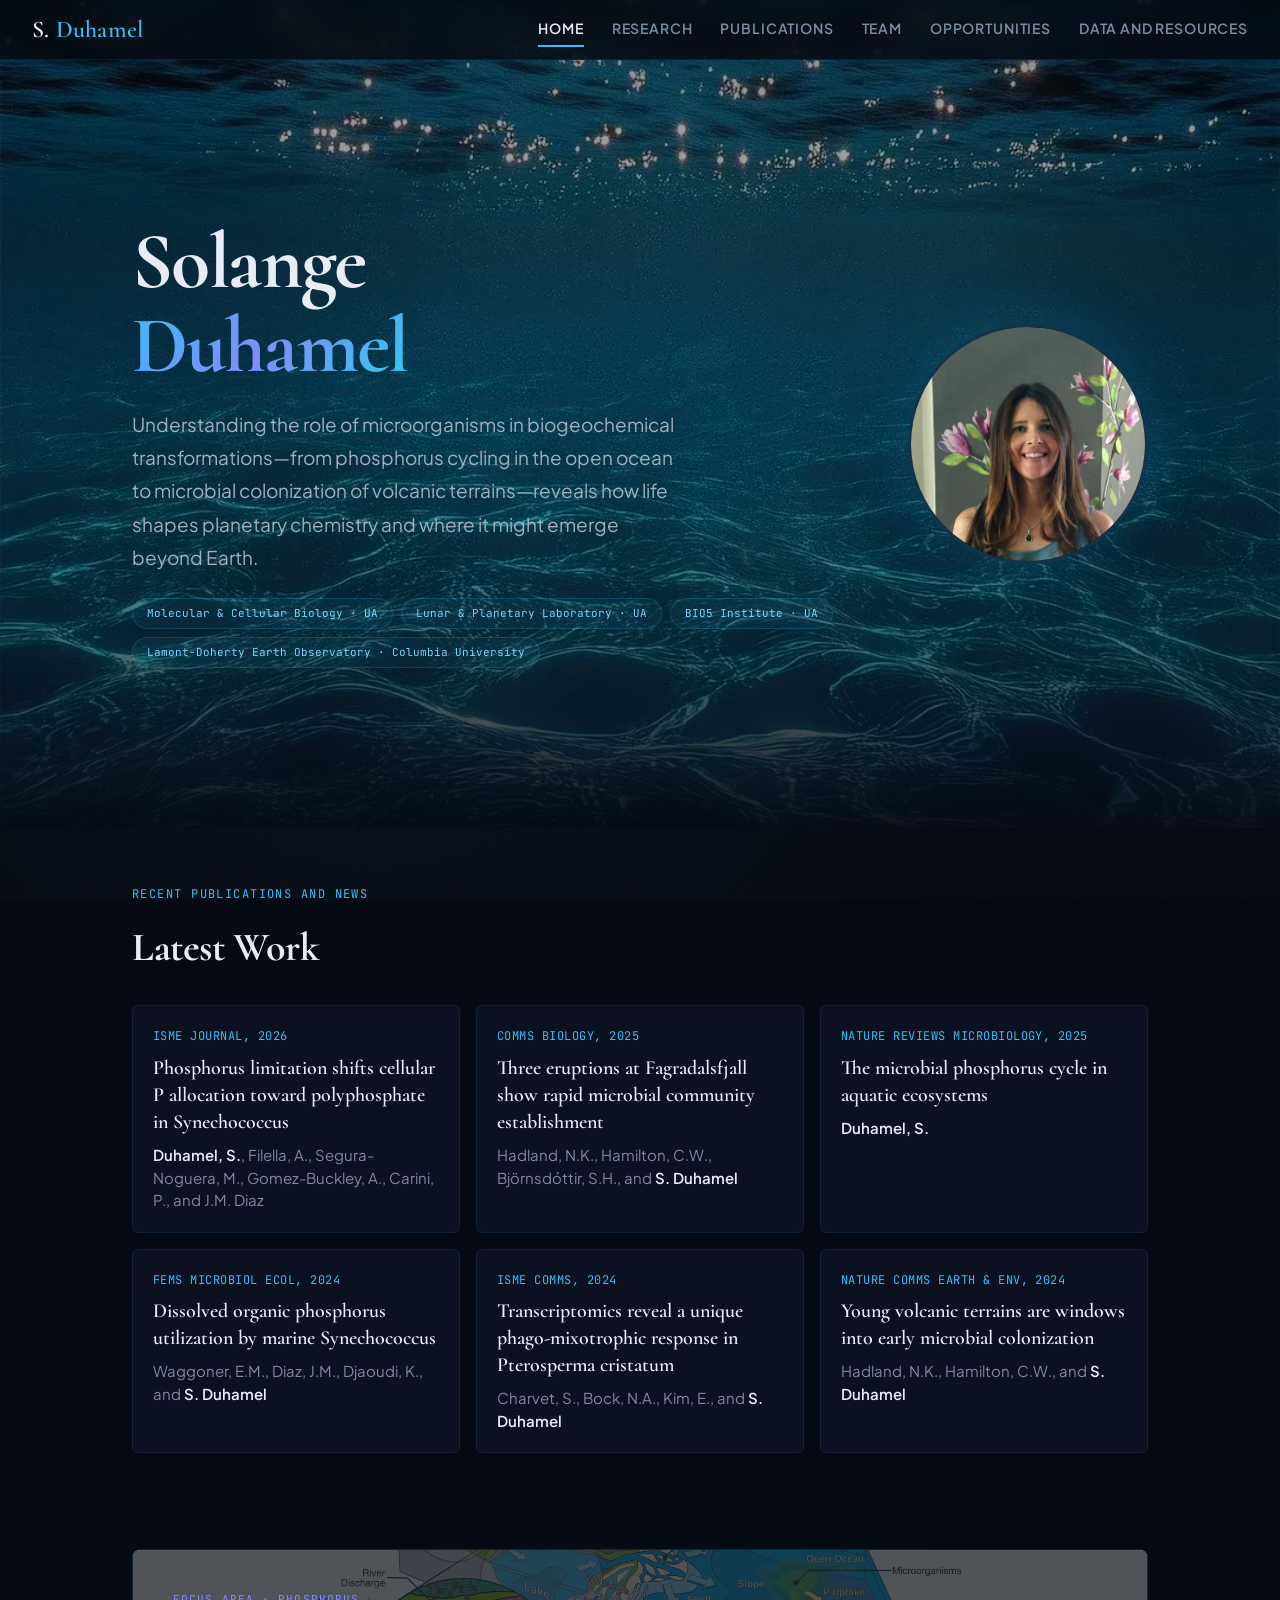
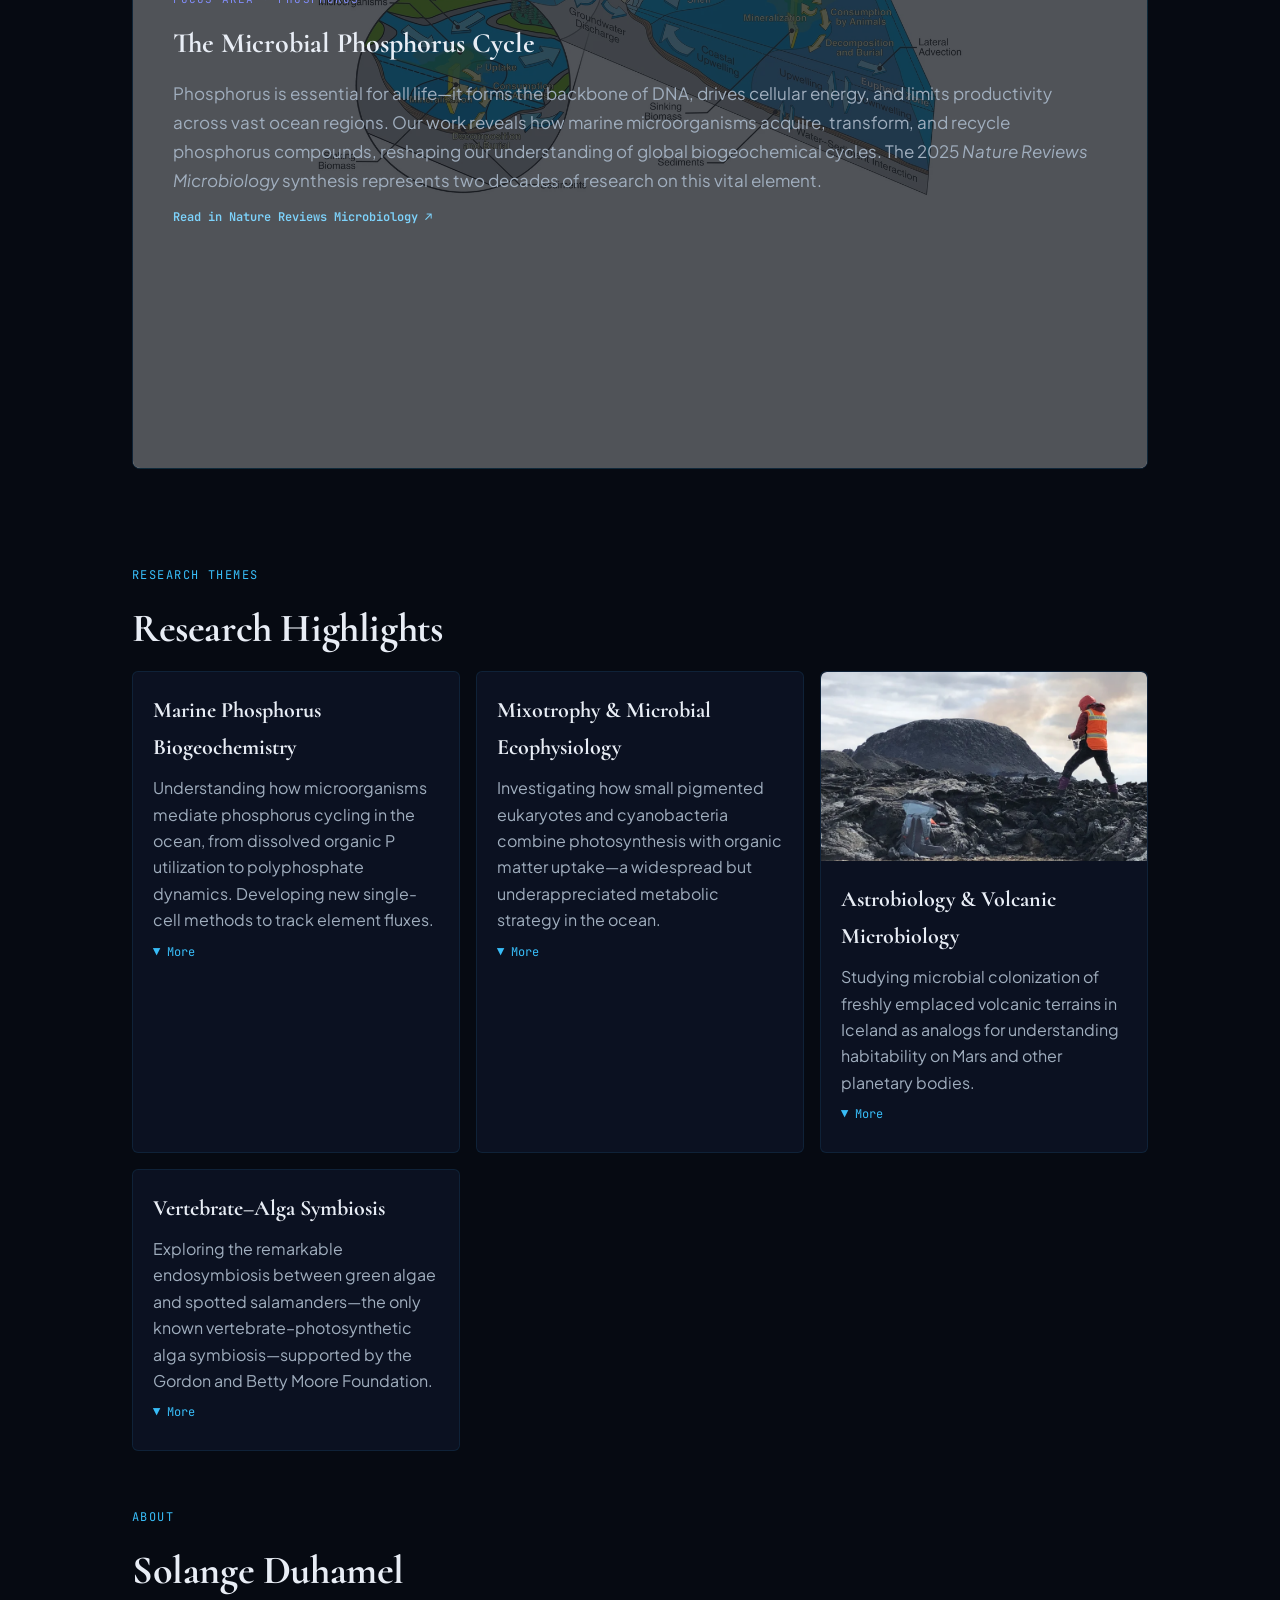
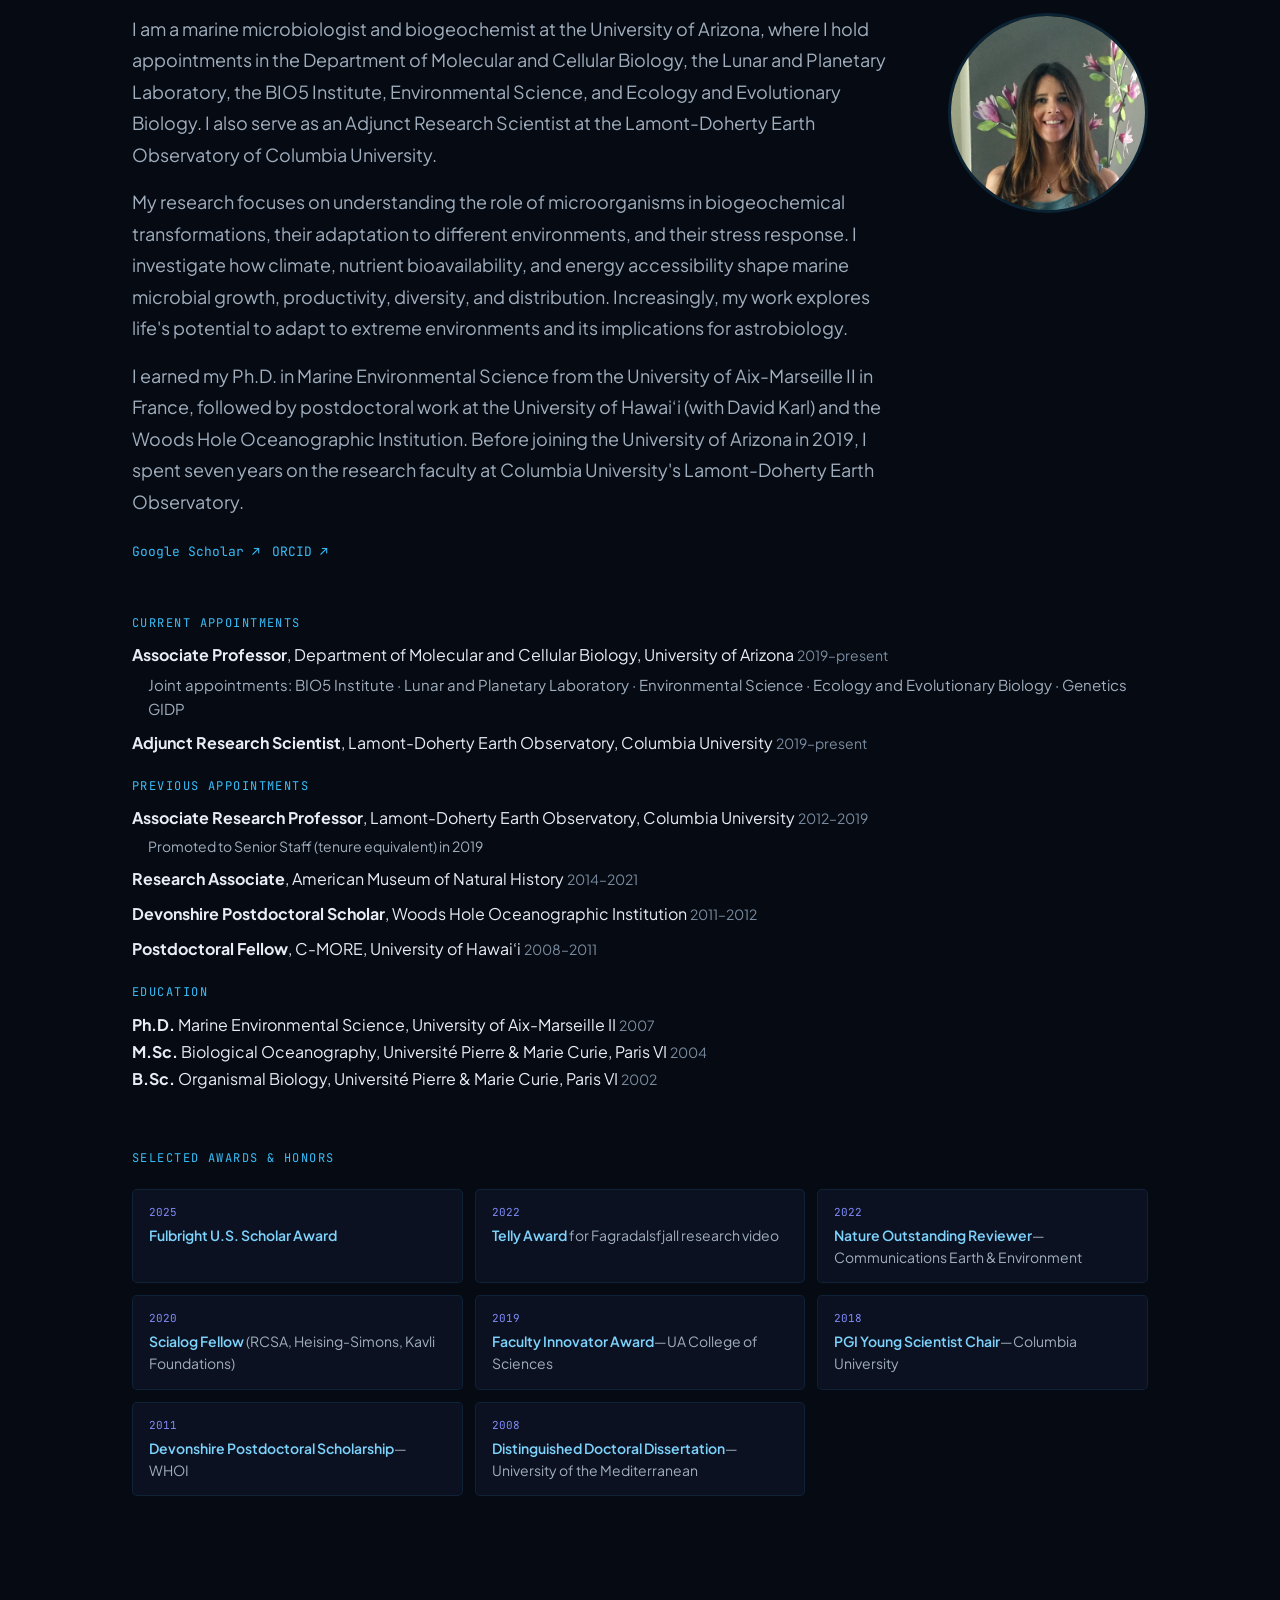
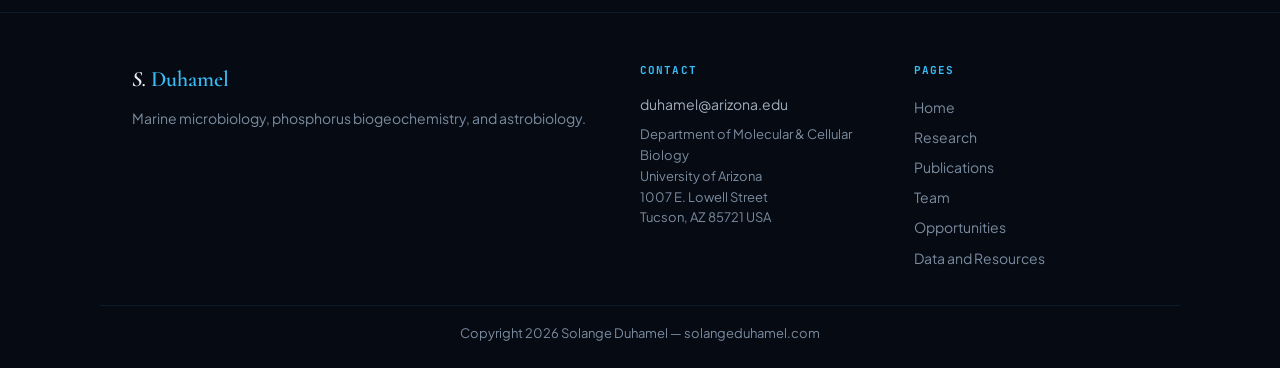
==== commit 984d0202: "Add 2026 ISME paper, Preprints and Outreach tabs; fix menu wrapping - Add Duhamel et al. 2026 (ISME " ====
--- a/index.html
+++ b/index.html
@@ -257,10 +257,12 @@
     </div>
   </div>
   <div class="section">
-    <p class="section-sub">69 peer-reviewed articles and 5 book chapters.</p>
+    <p class="section-sub" id="pub-summary">70 peer-reviewed articles, 1 preprint, 5 book chapters, and 2 outreach articles.</p>
     <div class="data-tabs" id="pub-tabs" role="tablist" aria-label="Publication types" style="margin-bottom:24px">
       <button class="data-tab active" data-pubtab="articles">Peer-Reviewed Articles</button>
+      <button class="data-tab" data-pubtab="preprints">Preprints</button>
       <button class="data-tab" data-pubtab="bookchapters">Book Chapters</button>
+      <button class="data-tab" data-pubtab="outreach">Outreach</button>
     </div>
     <div id="pub-panel-articles" class="pub-tab-panel">
     <div class="pub-search-row">
@@ -282,13 +284,21 @@
       <button class="filter-chip" data-filter="marine">Marine</button>
       <button class="filter-chip" data-filter="methods">Methods</button>
     </div>
-    <p class="pub-count" id="pub-count">Showing 69 publications</p>
+    <p class="pub-count" id="pub-count">Showing 70 publications</p>
     <div id="pub-chart" class="chart-container"></div>
     <div id="pub-list"></div>
     </div><!-- end pub-panel-articles -->
     <div id="pub-panel-bookchapters" class="pub-tab-panel" style="display:none">
       <p style="color:var(--dim);font-size:16px;margin-bottom:20px">5 book chapters and edited volumes.</p>
       <div id="pub-bookchapters-list"></div>
+    </div>
+    <div id="pub-panel-preprints" class="pub-tab-panel" style="display:none">
+      <p style="color:var(--dim);font-size:16px;margin-bottom:20px">Manuscripts posted ahead of peer review. Each entry links to its published version once it appears.</p>
+      <div id="pub-preprints-list"></div>
+    </div>
+    <div id="pub-panel-outreach" class="pub-tab-panel" style="display:none">
+      <p style="color:var(--dim);font-size:16px;margin-bottom:20px">Articles written for general and professional audiences.</p>
+      <div id="pub-outreach-list"></div>
     </div>
   </div>
 </div>
@@ -546,6 +556,9 @@
   renderPubs();
   renderDatasets();
   renderBookChapters();
+  renderPreprints();
+  renderOutreach();
+  renderPubSummary();
   renderMedia();
   initTabs();
   initFilters();
@@ -571,12 +584,12 @@
 }
 
 const latestItems=[
+  {href:"https://doi.org/10.1093/ismejo/wrag285",src:"ISME Journal, 2026",t:"Phosphorus limitation shifts cellular P allocation toward polyphosphate in Synechococcus",a:"Duhamel, S., Filella, A., Segura-Noguera, M., Gomez-Buckley, A., Carini, P., and J.M. Diaz"},
   {href:"https://doi.org/10.1038/s42003-025-09044-1",src:"Comms Biology, 2025",t:"Three eruptions at Fagradalsfjall show rapid microbial community establishment",a:"Hadland, N.K., Hamilton, C.W., Björnsdóttir, S.H., and S. Duhamel"},
   {href:"https://doi.org/10.1038/s41579-024-01119-w",src:"Nature Reviews Microbiology, 2025",t:"The microbial phosphorus cycle in aquatic ecosystems",a:"Duhamel, S."},
   {href:"https://doi.org/10.1093/femsec/fiae099",src:"FEMS Microbiol Ecol, 2024",t:"Dissolved organic phosphorus utilization by marine Synechococcus",a:"Waggoner, E.M., Diaz, J.M., Djaoudi, K., and S. Duhamel"},
   {href:"https://doi.org/10.1093/ismeco/ycae083",src:"ISME Comms, 2024",t:"Transcriptomics reveal a unique phago-mixotrophic response in Pterosperma cristatum",a:"Charvet, S., Bock, N.A., Kim, E., and S. Duhamel"},
-  {href:"https://doi.org/10.1038/s43247-024-01280-3",src:"Nature Comms Earth & Env, 2024",t:"Young volcanic terrains are windows into early microbial colonization",a:"Hadland, N.K., Hamilton, C.W., and S. Duhamel"},
-  {href:"https://doi.org/10.1038/s41598-024-58044-4",src:"Scientific Reports, 2024",t:"Surface nitrate and phosphate variation in the northern Gulf of Mexico over 35 years",a:"Acosta, K., Juhl, A., Subramaniam, A., and S. Duhamel"}
+  {href:"https://doi.org/10.1038/s43247-024-01280-3",src:"Nature Comms Earth & Env, 2024",t:"Young volcanic terrains are windows into early microbial colonization",a:"Hadland, N.K., Hamilton, C.W., and S. Duhamel"}
 ];
 
 function renderLatest(){
@@ -672,6 +685,50 @@
   }).join('');
 }
 
+function renderPubSummary(){
+  const el=document.getElementById('pub-summary');
+  if(!el)return;
+  const n=(k,one,many)=>`${k} ${k===1?one:many}`;
+  el.textContent=`${n(pubs.length,'peer-reviewed article','peer-reviewed articles')}, ${n(preprints.length,'preprint','preprints')}, ${n(bookChapters.length,'book chapter','book chapters')}, and ${n(outreach.length,'outreach article','outreach articles')}.`;
+}
+
+function renderPreprints(){
+  const el=document.getElementById('pub-preprints-list');
+  if(!el)return;
+  if(!preprints.length){el.innerHTML='<p style="color:var(--dim)">No preprints at the moment.</p>';return;}
+  el.innerHTML=preprints.map((p,i)=>{
+    const link=`<a href="https://doi.org/${p.doi}" target="_blank" rel="noopener noreferrer">${p.t}</a>`;
+    return`<div class="wp-card" id="preprint-${i}"><div class="pub-year">${p.y}</div><h4>${link}</h4><p>${highlightAuthor(p.a)}<br><em>${p.j}</em> &middot; <span class="pub-tag">Preprint</span></p><div class="preprint-status"></div></div>`;
+  }).join('');
+  /* Ask Crossref whether each preprint has been published in a journal yet */
+  const known=new Set(pubs.map(p=>(p.doi||'').toLowerCase()));
+  preprints.forEach((p,i)=>{
+    fetch(`https://api.crossref.org/works/${encodeURIComponent(p.doi)}`).then(r=>r.ok?r.json():null).then(d=>{
+      const rel=d&&d.message&&d.message.relation&&d.message.relation['is-preprint-of'];
+      if(!rel||!rel.length)return;
+      const pubDoi=rel[0].id;
+      const card=document.getElementById('preprint-'+i);
+      if(!card)return;
+      if(known.has(pubDoi.toLowerCase())){card.remove();return;}
+      return fetch(`https://api.crossref.org/works/${encodeURIComponent(pubDoi)}`).then(r=>r.ok?r.json():null).then(j=>{
+        const m=j&&j.message; const journal=m&&m['container-title']&&m['container-title'][0]||'a journal';
+        const yr=m&&(m.published||m.issued)&&(m.published||m.issued)['date-parts'][0][0]||'';
+        card.querySelector('.preprint-status').innerHTML=`<span class="pub-tag" style="background:rgba(56,189,248,0.12);color:var(--accent)">Now published</span> <a href="https://doi.org/${pubDoi}" target="_blank" rel="noopener noreferrer">${journal}${yr?', '+yr:''} &#8599;</a>`;
+      });
+    }).catch(()=>{});
+  });
+}
+
+function renderOutreach(){
+  const el=document.getElementById('pub-outreach-list');
+  if(!el)return;
+  el.innerHTML=outreach.map(o=>{
+    const link=o.url?`<a href="${o.url}" target="_blank" rel="noopener noreferrer">${o.t}</a>`:o.t;
+    const lang=o.lang?` &middot; <span class="pub-tag">${o.lang}</span>`:'';
+    return`<div class="wp-card"><div class="pub-year">${o.y}</div><h4>${link}</h4><p>${highlightAuthor(o.a)}<br><em>${o.j}</em>${lang}</p></div>`;
+  }).join('');
+}
+
 function renderMedia(){
   const el=document.getElementById('media-list');
   if(!el)return;
--- a/css/style.css
+++ b/css/style.css
@@ -347,7 +347,10 @@
 
 /* Minimum 44px touch targets for mobile */
 .nav-hamburger{min-width:44px;min-height:44px;display:none;align-items:center;justify-content:center}
-@media(max-width:768px){.nav-hamburger{display:flex}}
+.nav-logo,.nav-links a{white-space:nowrap}
+.preprint-status{margin-top:8px;font-size:14px}
+/* Top menu needs ~925px on one line; below that, use the ☰ menu */
+@media(max-width:960px){.nav-links{display:none}.nav-hamburger{display:flex}.mobile-menu.open{display:block}}
 .mobile-menu a{min-height:44px;display:flex;align-items:center}
 .filter-chip{min-height:36px;display:inline-flex;align-items:center}
 .data-tab,.team-tab,.oppo-tab{min-height:44px}
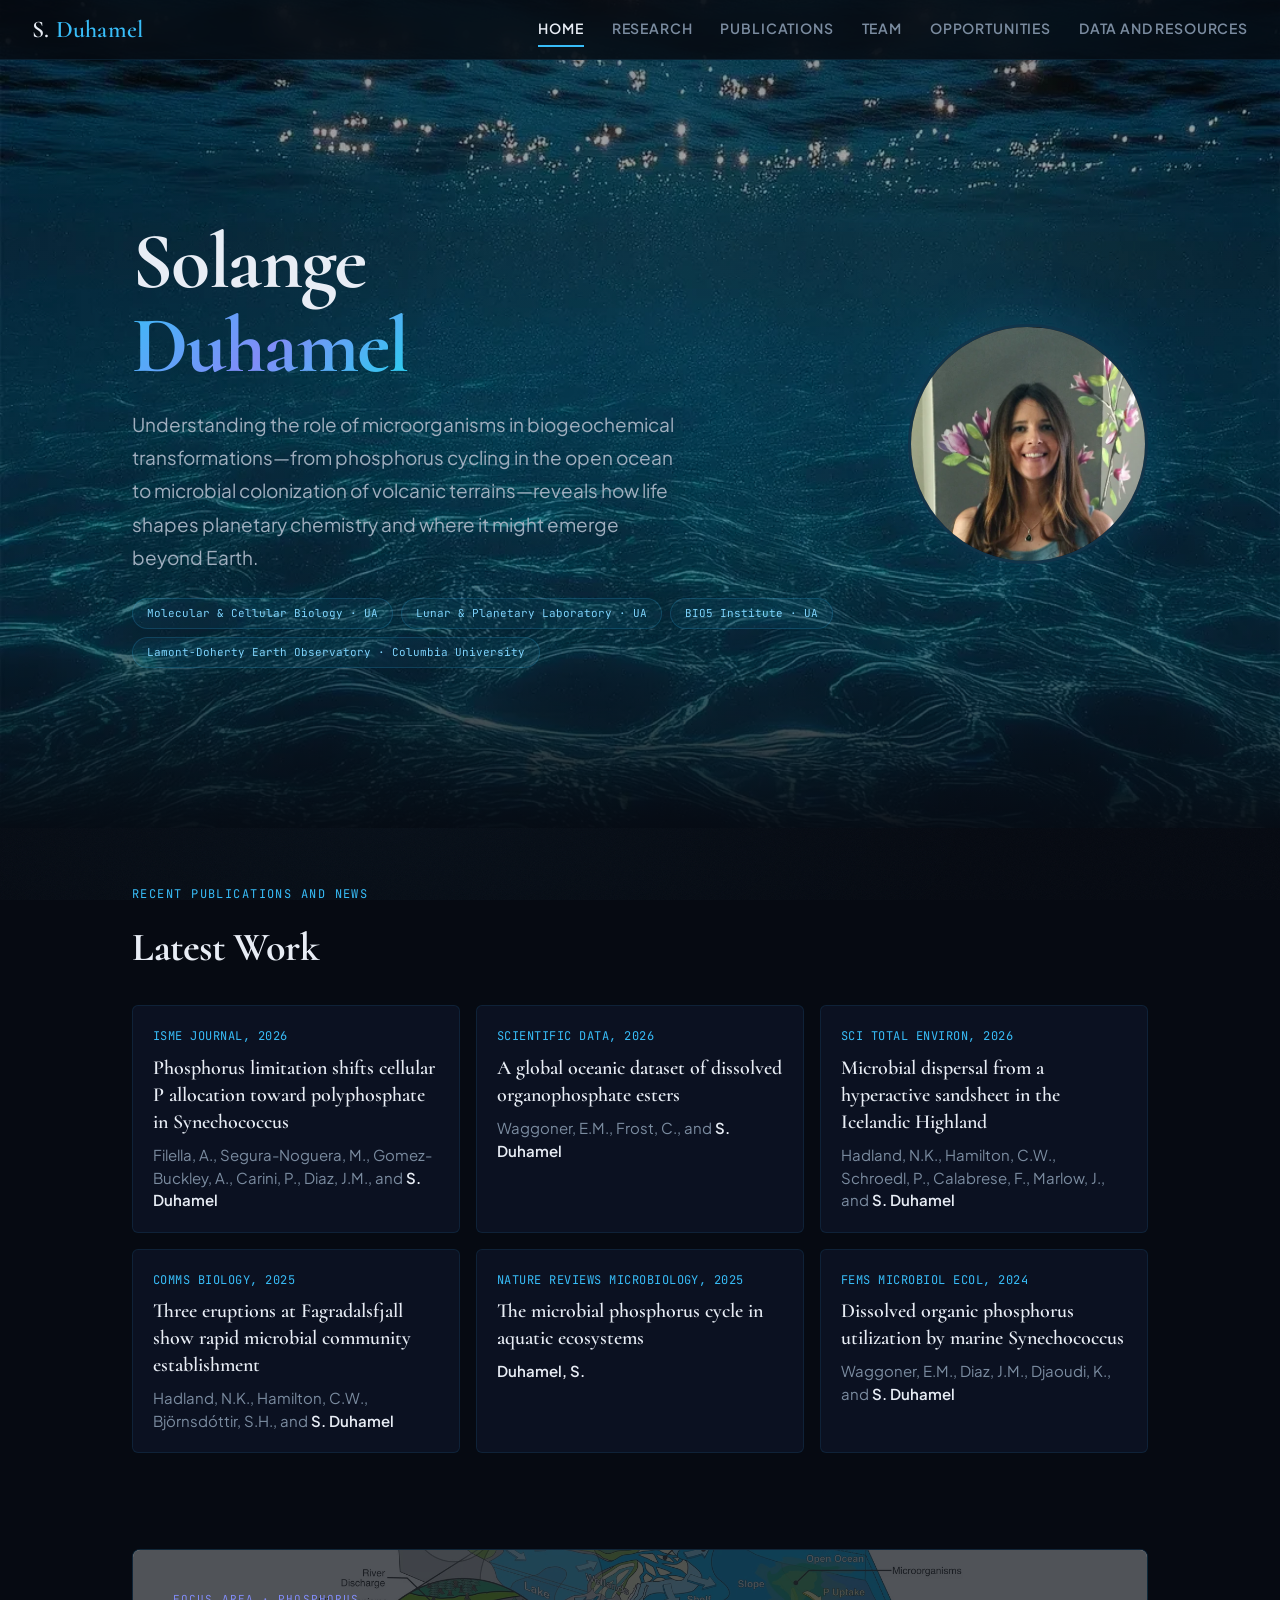
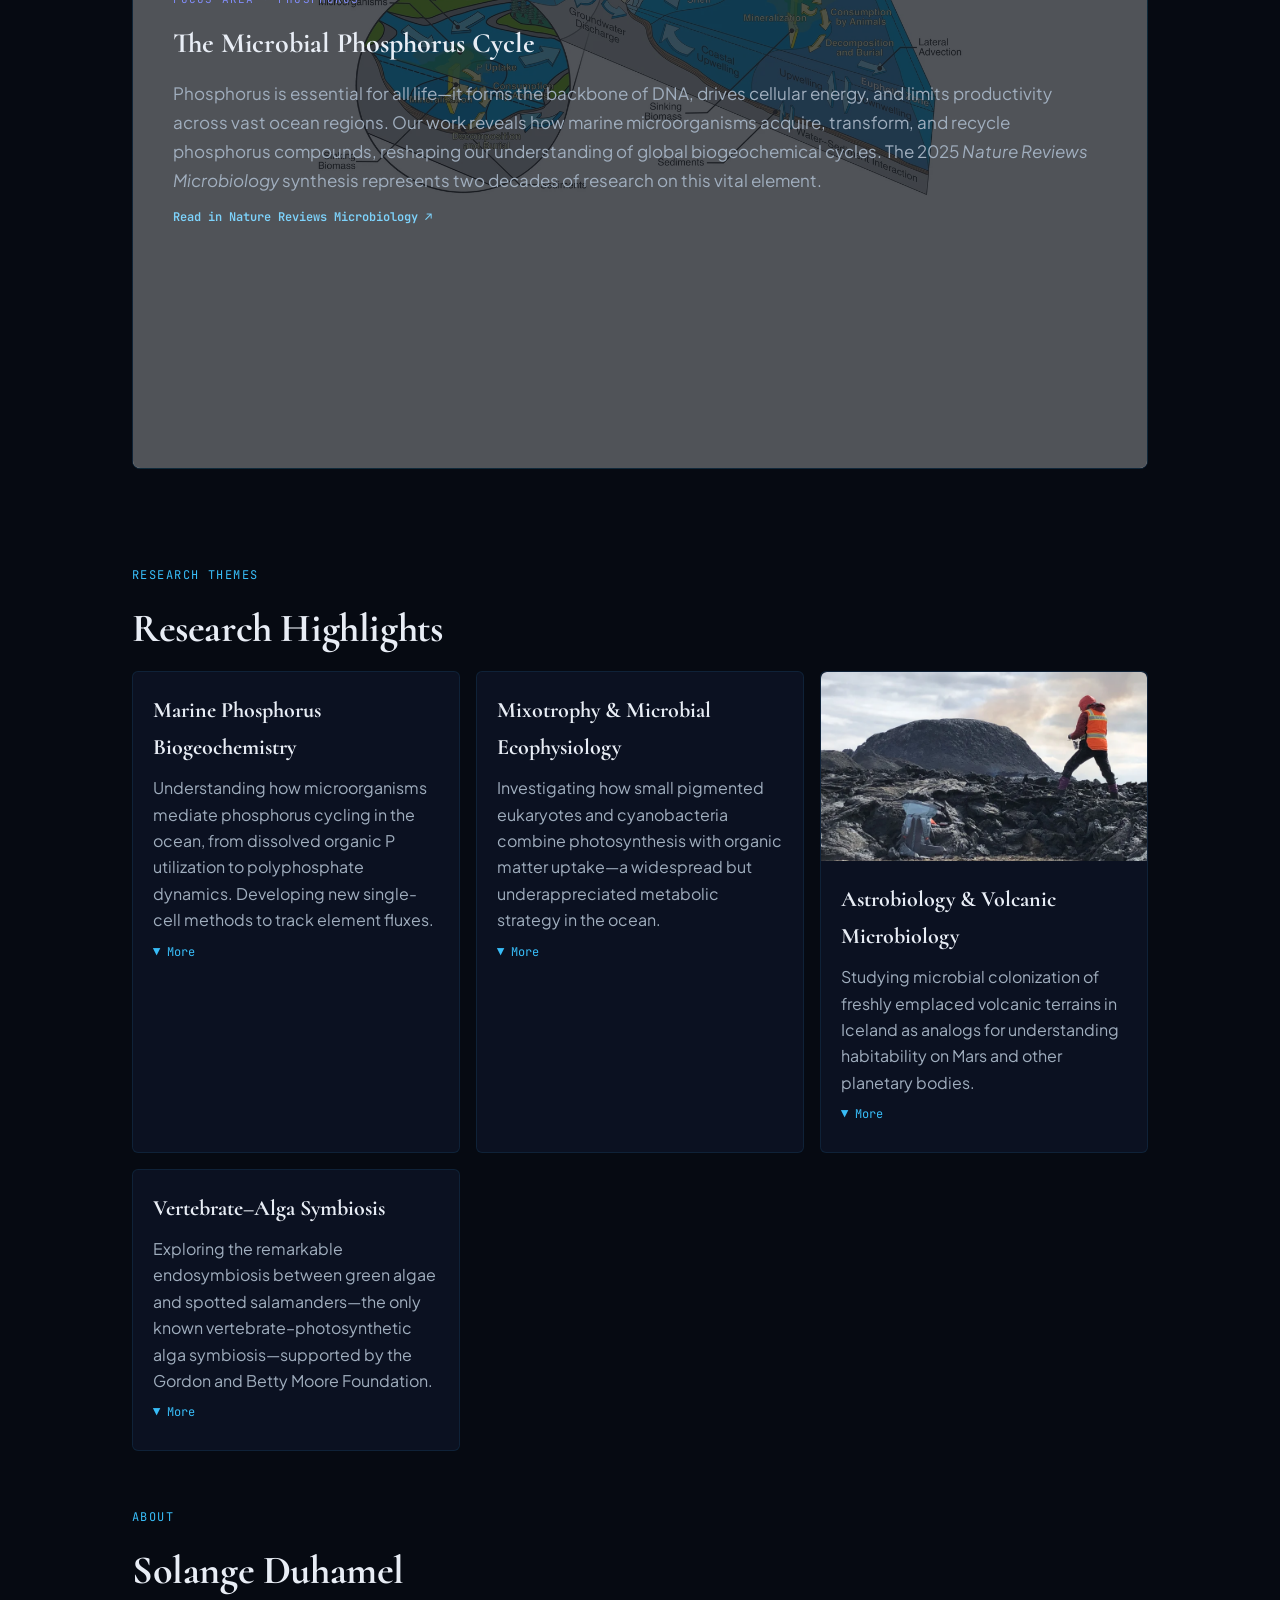
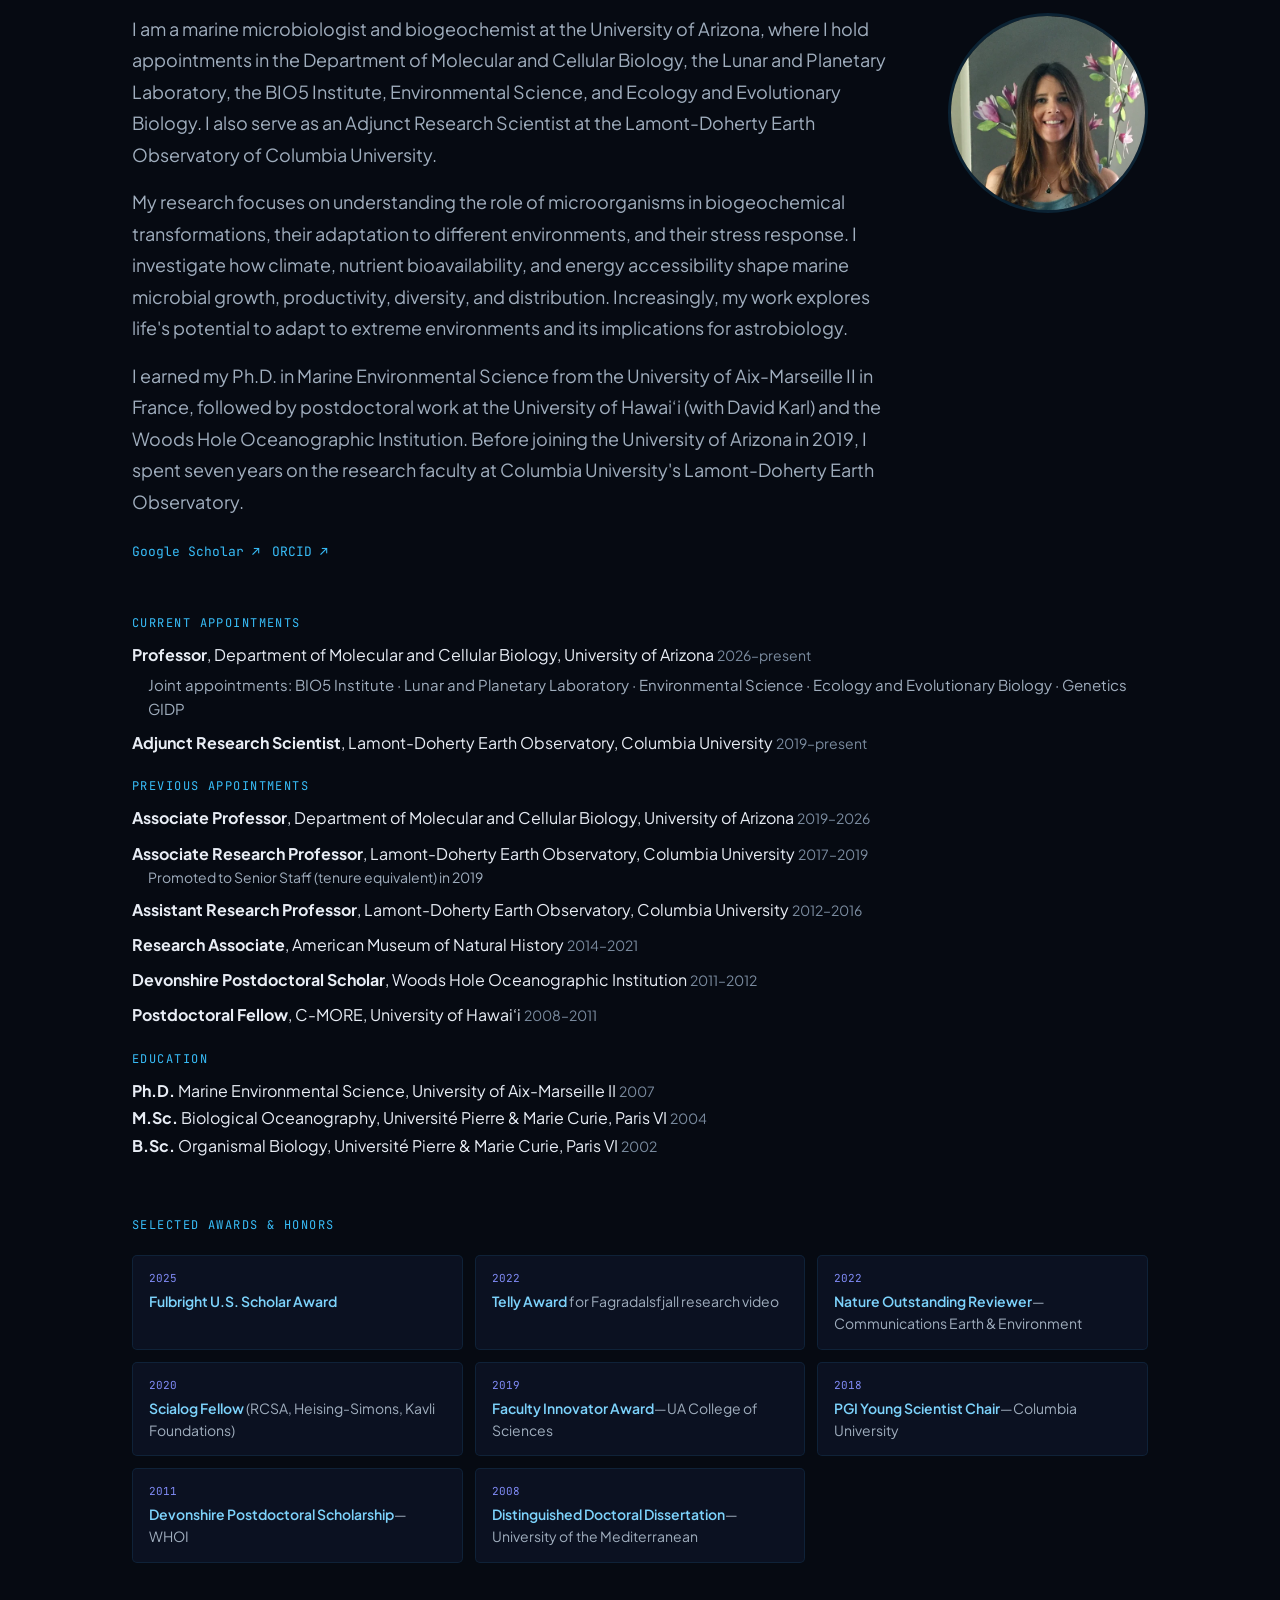
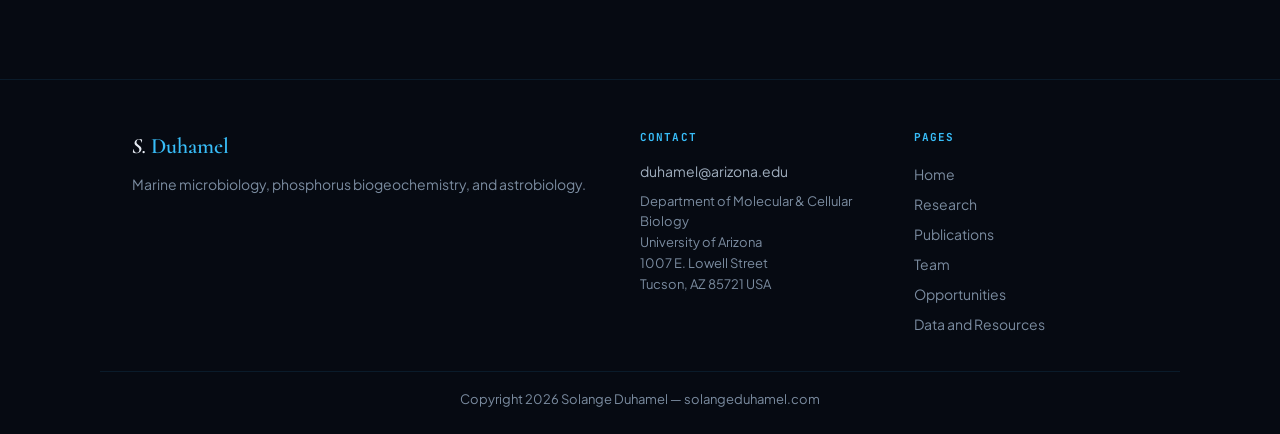
==== commit 54c4b1e0: "Update site from August 2026 CV - Publications: add Hadland et al. 2026 (Sci Total Environ), Waggone" ====
--- a/index.html
+++ b/index.html
@@ -190,15 +190,17 @@
     <div style="margin-top:32px">
       <p class="tag-label">Current Appointments</p>
       <div style="margin-bottom:20px">
-        <p style="color:var(--text);font-size:16px;line-height:1.7;margin-bottom:4px"><strong>Associate Professor</strong>, Department of Molecular and Cellular Biology, University of Arizona <span style="color:var(--muted);font-size:14px">2019&#8211;present</span></p>
+        <p style="color:var(--text);font-size:16px;line-height:1.7;margin-bottom:4px"><strong>Professor</strong>, Department of Molecular and Cellular Biology, University of Arizona <span style="color:var(--muted);font-size:14px">2026&#8211;present</span></p>
         <p style="color:var(--dim);font-size:15px;line-height:1.6;margin-left:16px">Joint appointments: BIO5 Institute &#183; Lunar and Planetary Laboratory &#183; Environmental Science &#183; Ecology and Evolutionary Biology &#183; Genetics GIDP</p>
         <p style="color:var(--text);font-size:16px;line-height:1.7;margin-top:8px"><strong>Adjunct Research Scientist</strong>, Lamont-Doherty Earth Observatory, Columbia University <span style="color:var(--muted);font-size:14px">2019&#8211;present</span></p>
       </div>
 
       <p class="tag-label">Previous Appointments</p>
       <div style="margin-bottom:20px">
-        <p style="color:var(--text);font-size:16px;line-height:1.7;margin-bottom:4px"><strong>Associate Research Professor</strong>, Lamont-Doherty Earth Observatory, Columbia University <span style="color:var(--muted);font-size:14px">2012&#8211;2019</span></p>
+        <p style="color:var(--text);font-size:16px;line-height:1.7;margin-bottom:4px"><strong>Associate Professor</strong>, Department of Molecular and Cellular Biology, University of Arizona <span style="color:var(--muted);font-size:14px">2019&#8211;2026</span></p>
+        <p style="color:var(--text);font-size:16px;line-height:1.7;margin-top:8px"><strong>Associate Research Professor</strong>, Lamont-Doherty Earth Observatory, Columbia University <span style="color:var(--muted);font-size:14px">2017&#8211;2019</span></p>
         <p style="color:var(--dim);font-size:14px;line-height:1.5;margin-left:16px">Promoted to Senior Staff (tenure equivalent) in 2019</p>
+        <p style="color:var(--text);font-size:16px;line-height:1.7;margin-top:8px"><strong>Assistant Research Professor</strong>, Lamont-Doherty Earth Observatory, Columbia University <span style="color:var(--muted);font-size:14px">2012&#8211;2016</span></p>
         <p style="color:var(--text);font-size:16px;line-height:1.7;margin-top:8px"><strong>Research Associate</strong>, American Museum of Natural History <span style="color:var(--muted);font-size:14px">2014&#8211;2021</span></p>
         <p style="color:var(--text);font-size:16px;line-height:1.7;margin-top:8px"><strong>Devonshire Postdoctoral Scholar</strong>, Woods Hole Oceanographic Institution <span style="color:var(--muted);font-size:14px">2011&#8211;2012</span></p>
         <p style="color:var(--text);font-size:16px;line-height:1.7;margin-top:8px"><strong>Postdoctoral Fellow</strong>, C-MORE, University of Hawai&#8216;i <span style="color:var(--muted);font-size:14px">2008&#8211;2011</span></p>
@@ -262,7 +264,7 @@
       <button class="data-tab active" data-pubtab="articles">Peer-Reviewed Articles</button>
       <button class="data-tab" data-pubtab="preprints">Preprints</button>
       <button class="data-tab" data-pubtab="bookchapters">Book Chapters</button>
-      <button class="data-tab" data-pubtab="outreach">Outreach</button>
+      <button class="data-tab" data-pubtab="outreach">Outreach Articles</button>
     </div>
     <div id="pub-panel-articles" class="pub-tab-panel">
     <div class="pub-search-row">
@@ -322,15 +324,14 @@
     <div id="team-current" class="team-panel active">
 
     <h3 class="section-divider" style="border-top:none;padding-top:0">Graduate Students</h3>
+    <div class="team-entry"><span class="team-years">2025&#8211;present</span><span class="team-info"><strong>Carter Mucha</strong><span class="team-role">Ph.D. Student, Planetary Sciences. Co-advised with Christopher Hamilton (LPL).</span></span></div>
     <div class="team-entry"><span class="team-years">2021&#8211;present</span><span class="team-info"><strong>Mruthyunjay (Jay) Kubendran Sumathi</strong><span class="team-role">Ph.D. Student, Ecology &amp; Evolutionary Biology. Upper thermal limit of life&#8212;astrobiology framework.</span></span></div>
 
-    <h3 class="section-divider">Postdoctoral Researchers</h3>
-    <div class="team-entry"><span class="team-years">2024&#8211;2026</span><span class="team-info"><strong>Dr. Alba Filella</strong><span class="team-role">Polyphosphate and phosphorus allocation in marine phytoplankton. <span class="team-award"><strong>BIO5 Postdoctoral Fellowship</strong></span></span></span></div>
-
     <h3 class="section-divider">Undergraduate Students</h3>
-    <div class="team-entry"><span class="team-years">2025&#8211;2026</span><span class="team-info"><strong>Paula Donahue</strong><span class="team-role">Bachelor Honors Thesis. Santa Cruz River contaminants outreach.</span></span></div>
-    <div class="team-entry"><span class="team-years">2025</span><span class="team-info"><strong>Sofia Morais</strong><span class="team-role">Summer and Fall 2025 research.</span></span></div>
-    <div class="team-entry"><span class="team-years">2025</span><span class="team-info"><strong>Alyson Penn</strong><span class="team-role">Spring and Fall 2025 research.</span></span></div>
+    <div class="team-entry"><span class="team-years">2026</span><span class="team-info"><strong>Parami De Silva</strong><span class="team-role">Undergraduate Research Opportunities Consortium (UROC) summer research.</span></span></div>
+
+    <h3 class="section-divider">High School Students</h3>
+    <div class="team-entry"><span class="team-years">2026</span><span class="team-info"><strong>Tarun Sribhaskar</strong><span class="team-role">High school research, Spring and Fall 2026.</span></span></div>
 
     </div><!-- end current -->
 
@@ -343,6 +344,7 @@
     <div class="team-entry"><span class="team-years">2016&#8211;2021</span><span class="team-info"><strong>Nicholas Bock</strong><span class="team-role">Ph.D. Earth &amp; Environmental Sciences, Columbia University. Global phytoplankton community structure.</span></span></div>
 
     <h3 class="section-divider">Postdoctoral Researchers</h3>
+    <div class="team-entry"><span class="team-years">2024&#8211;2026</span><span class="team-info"><strong>Dr. Alba Filella</strong><span class="team-role">Polyphosphate and phosphorus allocation in marine phytoplankton. <span class="team-award"><strong>BIO5 Postdoctoral Fellowship</strong></span></span></span></div>
     <div class="team-entry"><span class="team-years">2022&#8211;2023</span><span class="team-info"><strong>Dr. Joost Mansoor</strong><span class="team-role">Vertebrate&#8211;alga symbiosis metabolic fluxes.</span></span></div>
     <div class="team-entry"><span class="team-years">2019&#8211;2021</span><span class="team-info"><strong>Dr. Hui Yang</strong><span class="team-role">Vertebrate&#8211;alga symbiosis.</span></span></div>
     <div class="team-entry"><span class="team-years">2019&#8211;2021</span><span class="team-info"><strong>Dr. Kahina Djaoudi</strong><span class="team-role">Dissolved organic phosphorus bioavailability.</span></span></div>
@@ -353,6 +355,11 @@
     <h3 class="section-divider">Staff Scientists</h3>
     <div class="team-entry"><span class="team-years">2018&#8211;2019</span><span class="team-info"><strong>Benjamin Ramcharitar</strong><span class="team-role">Amazon River plume microbial communities, Columbia University.</span></span></div>
     <div class="team-entry"><span class="team-years">2015&#8211;2016</span><span class="team-info"><strong>Kali McKee</strong><span class="team-role">Research technician, Columbia University.</span></span></div>
+
+    <h3 class="section-divider">Undergraduate Students</h3>
+    <div class="team-entry"><span class="team-years">2025&#8211;2026</span><span class="team-info"><strong>Paula Donahue</strong><span class="team-role">Bachelor Honors Thesis. Santa Cruz River contaminants outreach.</span></span></div>
+    <div class="team-entry"><span class="team-years">2025</span><span class="team-info"><strong>Sofia Morais</strong><span class="team-role">Summer and Fall 2025 research.</span></span></div>
+    <div class="team-entry"><span class="team-years">2025</span><span class="team-info"><strong>Alyson Penn</strong><span class="team-role">Spring and Fall 2025 research.</span></span></div>
 
     </div><!-- end alumni -->
   </div>
@@ -390,7 +397,7 @@
     <div id="panel-teaching" class="oppo-panel" style="position:relative">
       <div style="position:absolute;inset:0;background-image:url('images/teaching-bg.webp');background-size:cover;background-position:center;opacity:0.06;border-radius:6px;pointer-events:none"></div>
       <h3 class="section-divider" style="border-top:none;padding-top:0">University of Arizona</h3>
-      <div class="teaching-entry"><strong>MCB 437/537 &#8220;Life in Extreme Environments&#8221;</strong><span class="teaching-years">2020, 2022, 2023, 2024, 2025, 2026</span><div class="teaching-detail">3-credit graduate course open to undergraduates. Exploration of extremophile biology, astrobiology, and the limits of life.</div></div>
+      <div class="teaching-entry"><strong>MCB 437/537 &#8220;Life in Extreme Environments&#8221;</strong><span class="teaching-years">2020, 2022, 2023, 2024, 2025</span><div class="teaching-detail">3-credit graduate course open to undergraduates. Exploration of extremophile biology, astrobiology, and the limits of life.</div></div>
       <div class="teaching-entry"><strong>MCB 295G &#8220;Life in the Universe&#8221;</strong><span class="teaching-years">2020, 2022, 2024, 2025</span><div class="teaching-detail">1-credit undergraduate colloquium exploring the search for life beyond Earth.</div></div>
       <div class="teaching-entry"><strong>MCB 595 &#8220;MCB Journal Club&#8221;</strong><span class="teaching-years">2022</span><div class="teaching-detail">1-credit graduate course. Critical reading and discussion of current literature.</div></div>
       <div class="teaching-entry"><strong>MCB 181R &#8220;Introduction to Biology I&#8221;</strong><span class="teaching-years">2019</span><div class="teaching-detail">3-credit undergraduate course (co-taught). Fundamental principles of molecular and cellular biology.</div></div>
@@ -584,12 +591,12 @@
 }
 
 const latestItems=[
-  {href:"https://doi.org/10.1093/ismejo/wrag285",src:"ISME Journal, 2026",t:"Phosphorus limitation shifts cellular P allocation toward polyphosphate in Synechococcus",a:"Duhamel, S., Filella, A., Segura-Noguera, M., Gomez-Buckley, A., Carini, P., and J.M. Diaz"},
+  {href:"https://doi.org/10.1093/ismejo/wrag285",src:"ISME Journal, 2026",t:"Phosphorus limitation shifts cellular P allocation toward polyphosphate in Synechococcus",a:"Filella, A., Segura-Noguera, M., Gomez-Buckley, A., Carini, P., Diaz, J.M., and S. Duhamel"},
+  {href:"https://doi.org/10.1038/s41597-026-07868-y",src:"Scientific Data, 2026",t:"A global oceanic dataset of dissolved organophosphate esters",a:"Waggoner, E.M., Frost, C., and S. Duhamel"},
+  {href:"https://doi.org/10.1016/j.scitotenv.2026.181659",src:"Sci Total Environ, 2026",t:"Microbial dispersal from a hyperactive sandsheet in the Icelandic Highland",a:"Hadland, N.K., Hamilton, C.W., Schroedl, P., Calabrese, F., Marlow, J., and S. Duhamel"},
   {href:"https://doi.org/10.1038/s42003-025-09044-1",src:"Comms Biology, 2025",t:"Three eruptions at Fagradalsfjall show rapid microbial community establishment",a:"Hadland, N.K., Hamilton, C.W., Björnsdóttir, S.H., and S. Duhamel"},
   {href:"https://doi.org/10.1038/s41579-024-01119-w",src:"Nature Reviews Microbiology, 2025",t:"The microbial phosphorus cycle in aquatic ecosystems",a:"Duhamel, S."},
-  {href:"https://doi.org/10.1093/femsec/fiae099",src:"FEMS Microbiol Ecol, 2024",t:"Dissolved organic phosphorus utilization by marine Synechococcus",a:"Waggoner, E.M., Diaz, J.M., Djaoudi, K., and S. Duhamel"},
-  {href:"https://doi.org/10.1093/ismeco/ycae083",src:"ISME Comms, 2024",t:"Transcriptomics reveal a unique phago-mixotrophic response in Pterosperma cristatum",a:"Charvet, S., Bock, N.A., Kim, E., and S. Duhamel"},
-  {href:"https://doi.org/10.1038/s43247-024-01280-3",src:"Nature Comms Earth & Env, 2024",t:"Young volcanic terrains are windows into early microbial colonization",a:"Hadland, N.K., Hamilton, C.W., and S. Duhamel"}
+  {href:"https://doi.org/10.1093/femsec/fiae099",src:"FEMS Microbiol Ecol, 2024",t:"Dissolved organic phosphorus utilization by marine Synechococcus",a:"Waggoner, E.M., Diaz, J.M., Djaoudi, K., and S. Duhamel"}
 ];
 
 function renderLatest(){
@@ -732,7 +739,7 @@
 function renderMedia(){
   const el=document.getElementById('media-list');
   if(!el)return;
-  el.innerHTML=media.map(m=>`<div class="media-card"><div class="media-outlet">${m.o}</div><h4>${m.t}</h4><a href="${m.h}" target="_blank" rel="noopener noreferrer" style="font-family:var(--mono);font-size:12px;color:var(--accent);margin-top:6px;display:inline-block">View &#8599;</a></div>`).join('');
+  el.innerHTML=media.map(m=>`<div class="media-card"><div class="media-outlet">${m.o}</div><h4>${m.t}</h4>${m.h?`<a href="${m.h}" target="_blank" rel="noopener noreferrer" style="font-family:var(--mono);font-size:12px;color:var(--accent);margin-top:6px;display:inline-block">View &#8599;</a>`:''}</div>`).join('');
 }
 
 /* ===== TABS ===== */
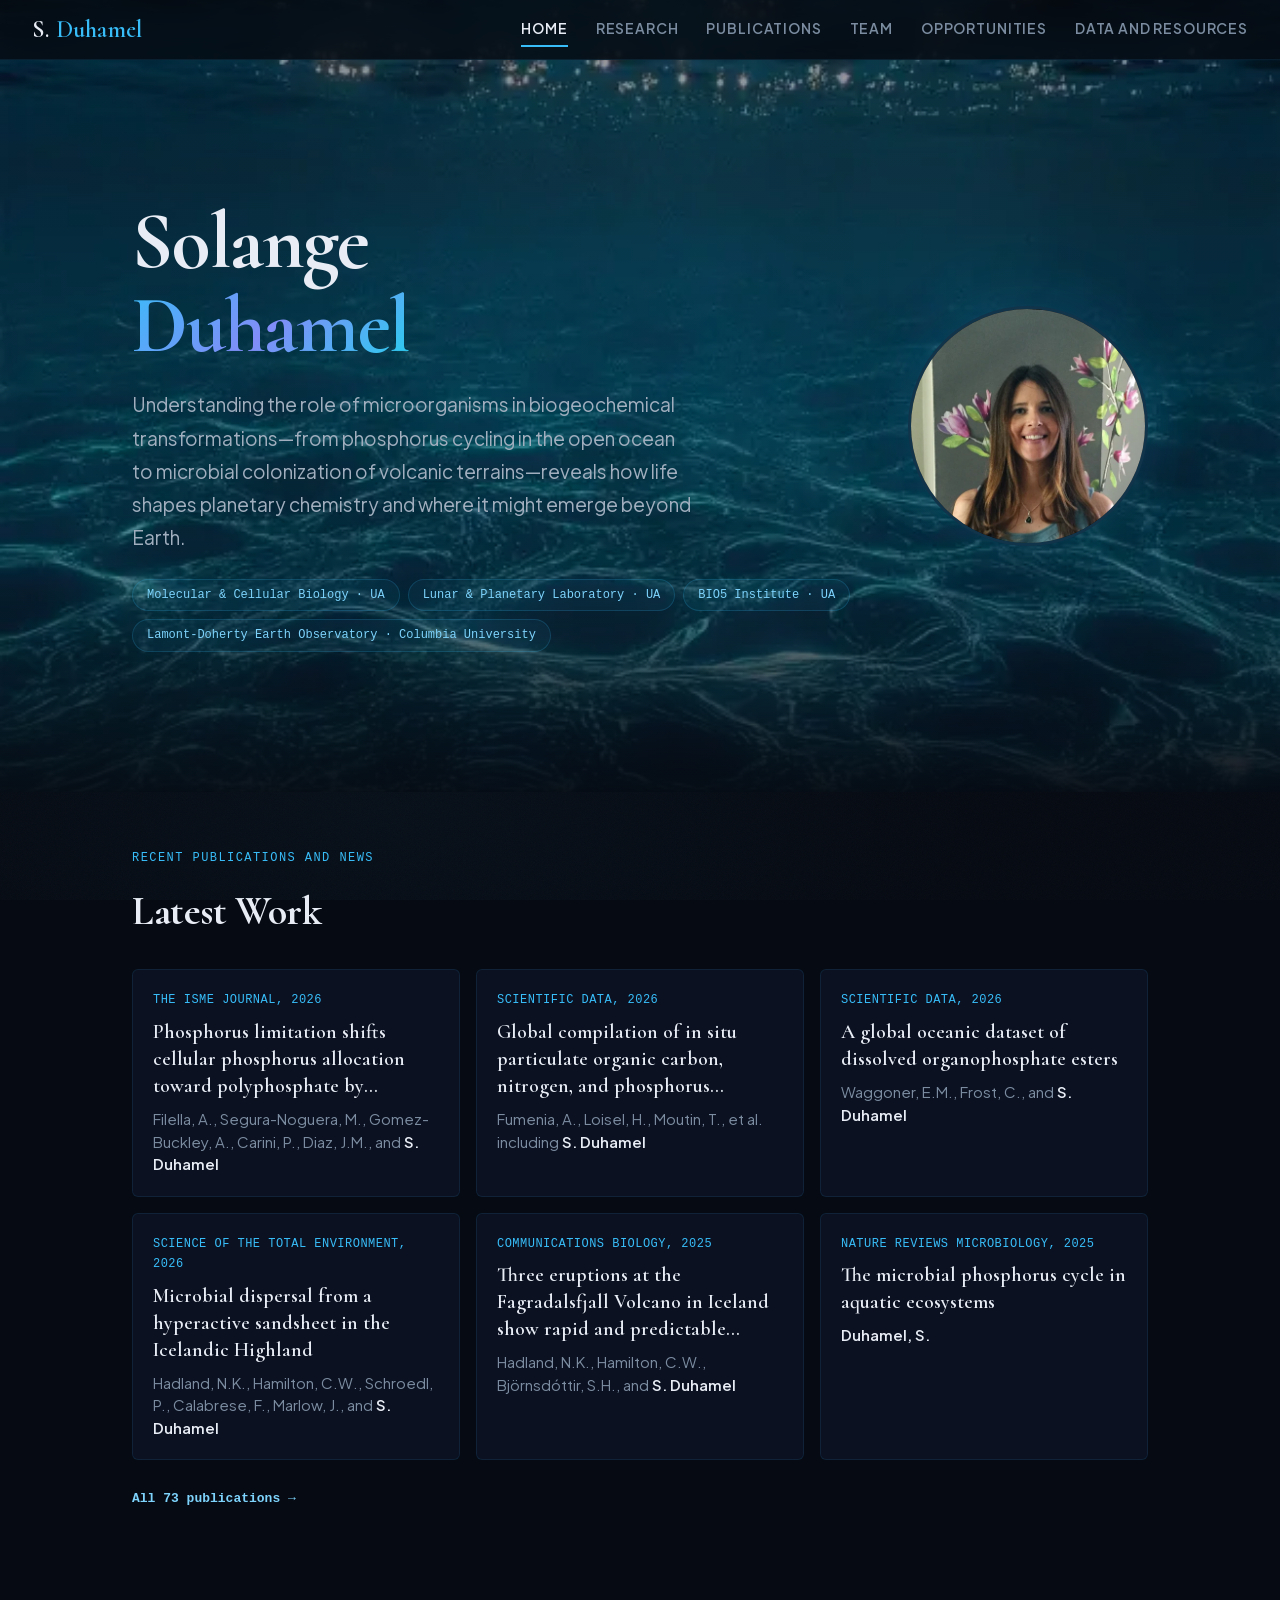
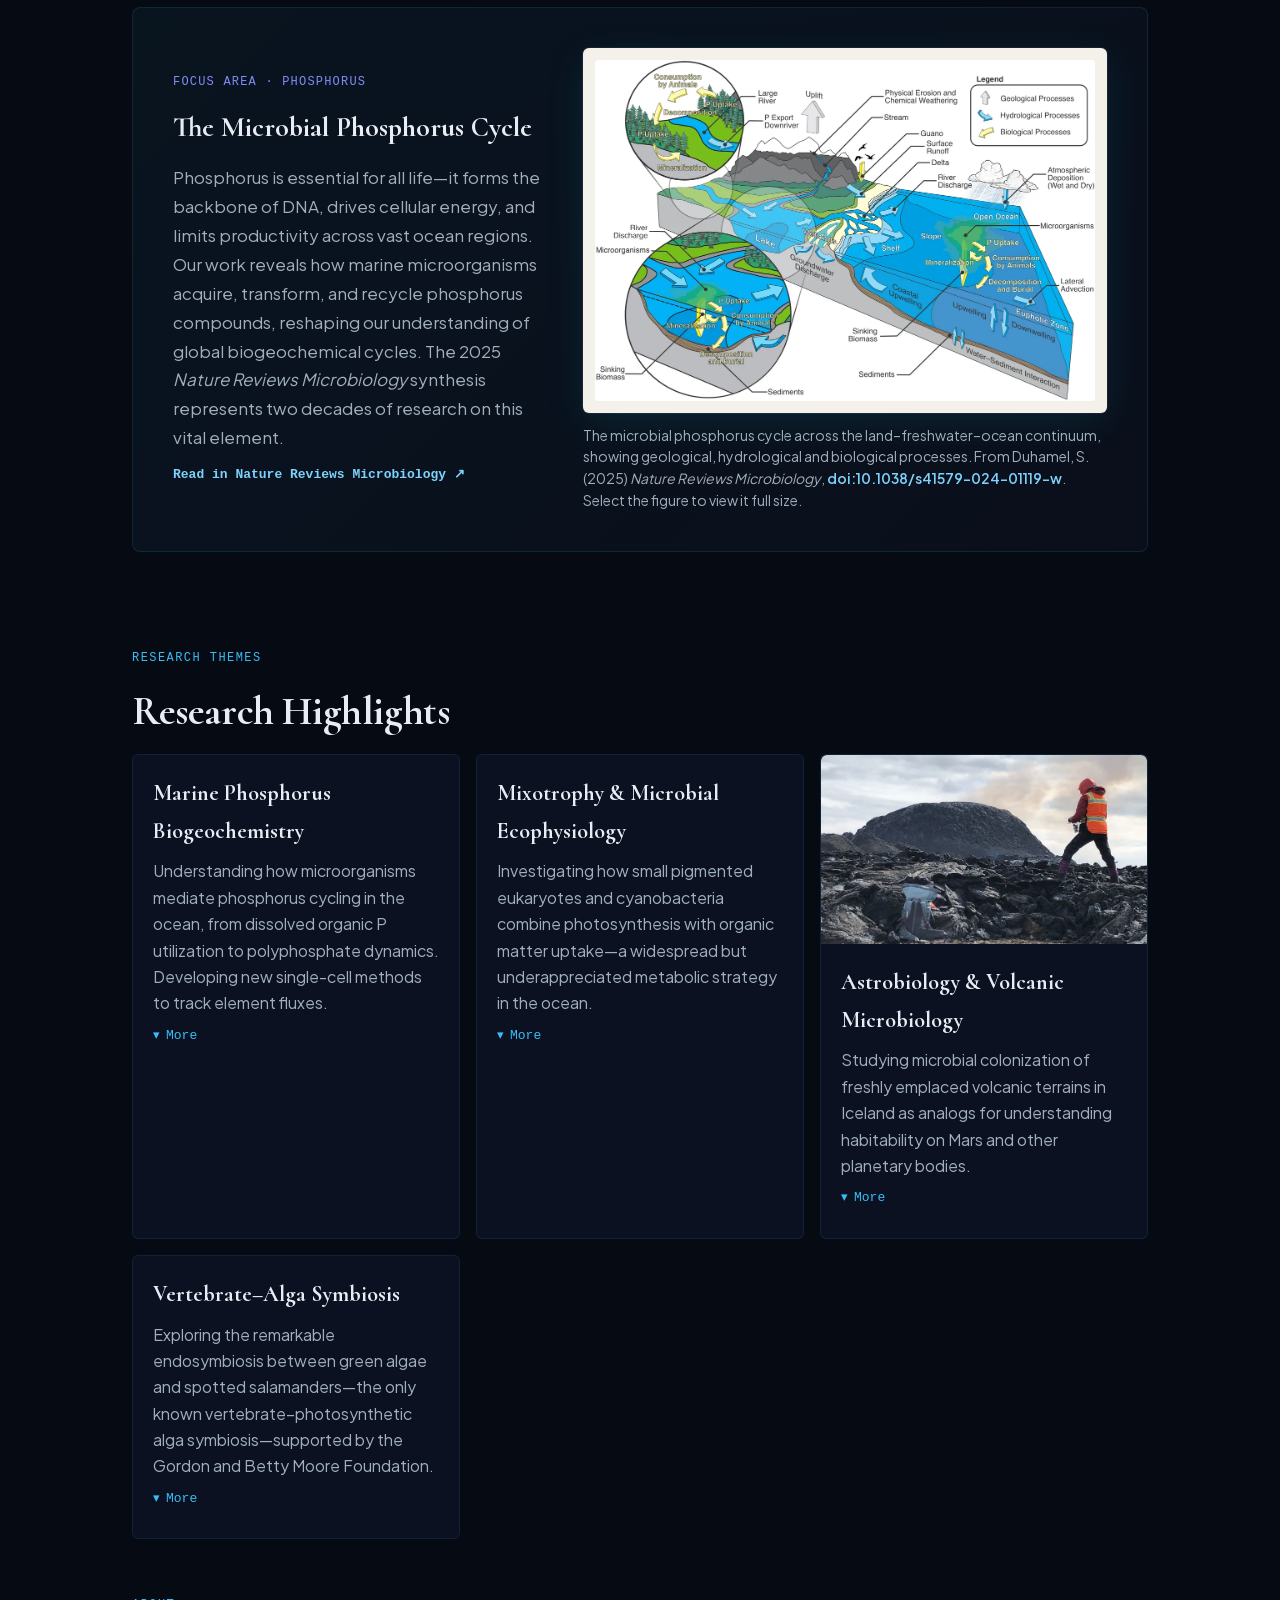
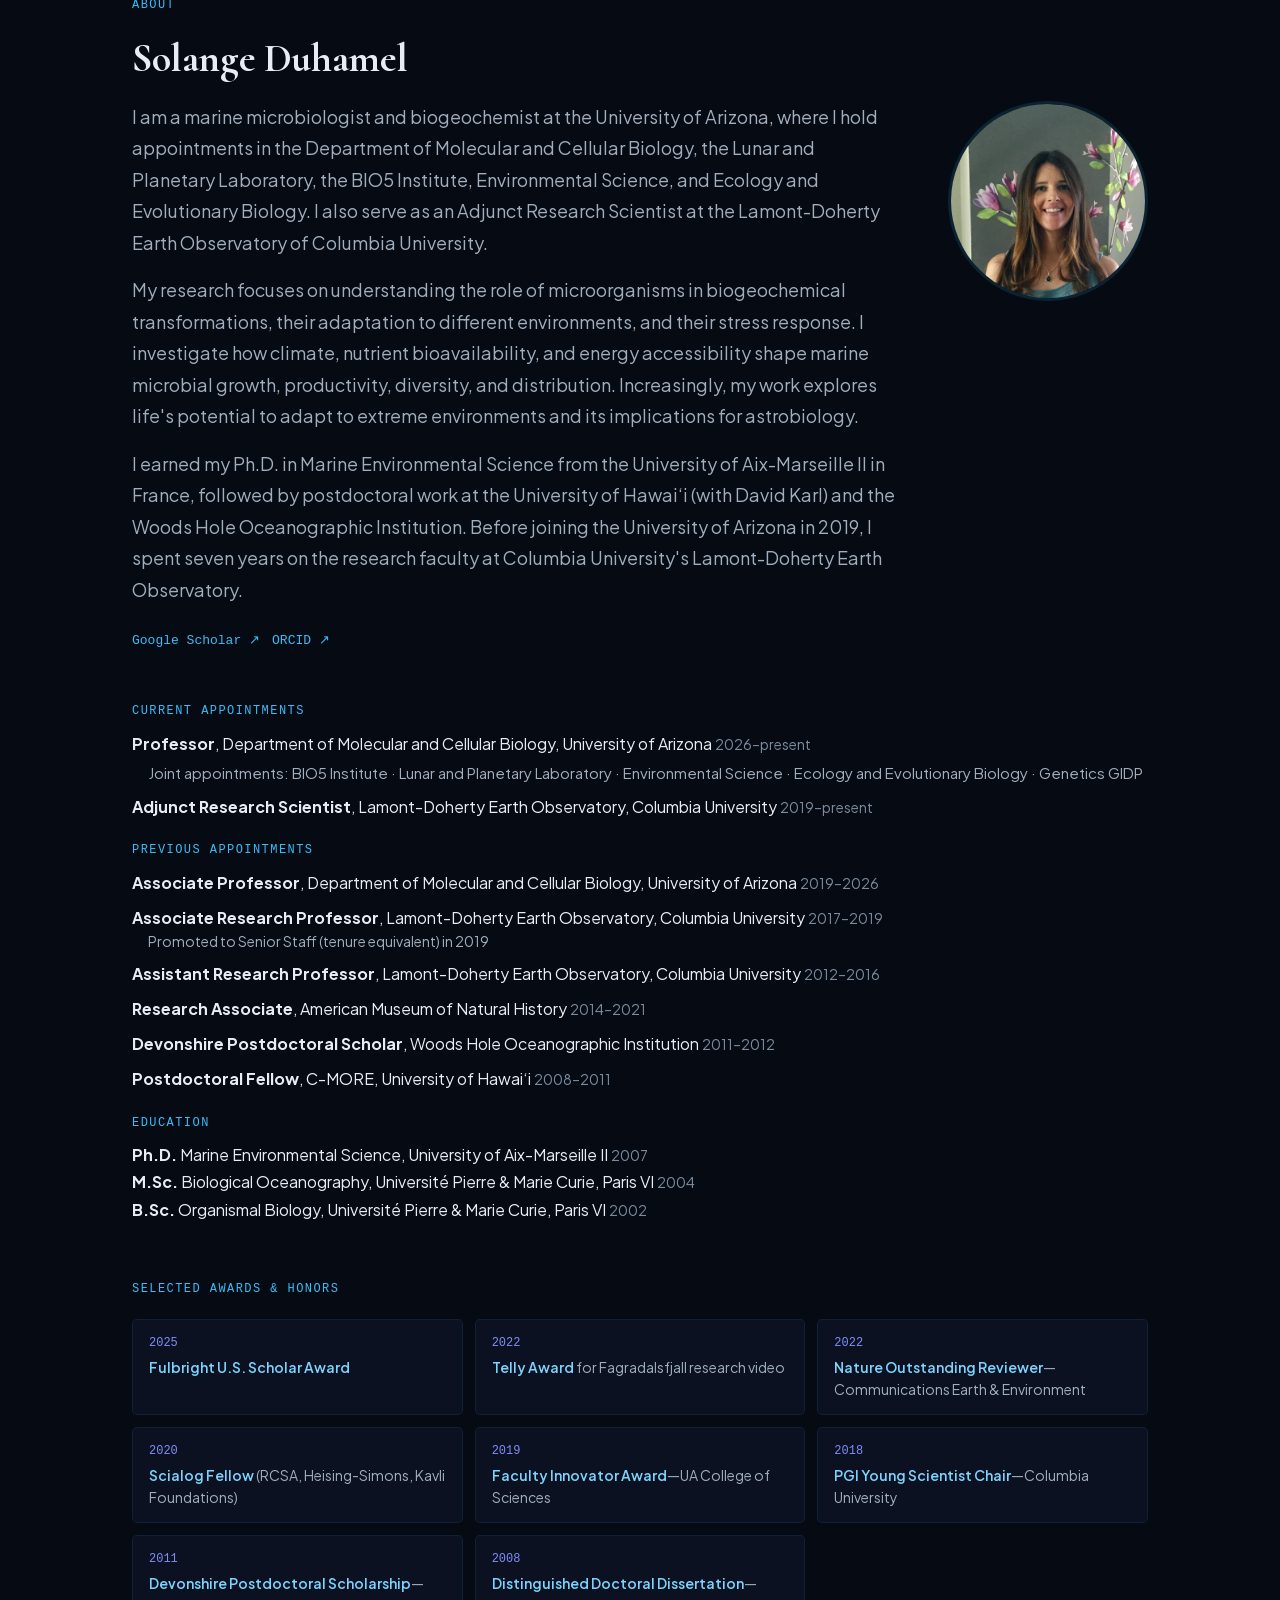
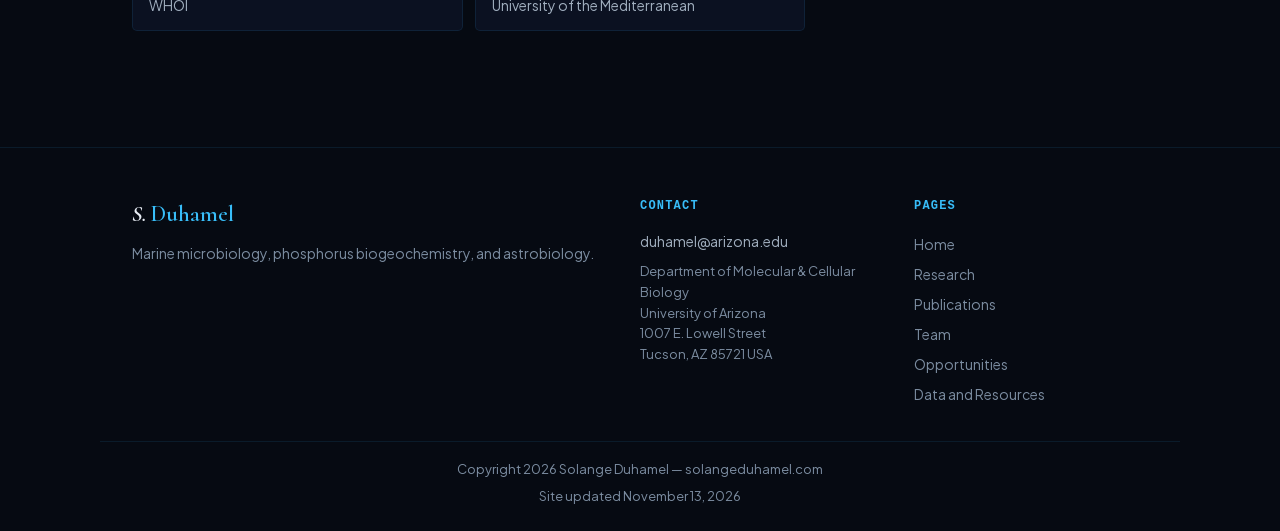
==== commit 348c4fa0: "Site improvements: review-panel batches 1-6 Batch 1  Real navigation (Back button, page titles, focu" ====
--- a/index.html
+++ b/index.html
@@ -28,21 +28,31 @@
   <meta name="twitter:title" content="Solange Duhamel — Marine Microbiology, Biogeochemistry, and Astrobiology">
   <meta name="twitter:description" content="Professor at the Department of Molecular and Cellular Biology, University of Arizona.">
 
-  <!-- Fonts -->
-  <link rel="preconnect" href="https://fonts.googleapis.com">
-  <link rel="preconnect" href="https://fonts.gstatic.com" crossorigin>
-  <link href="https://fonts.googleapis.com/css2?family=Cormorant:ital,wght@0,400;0,600;0,700;1,400;1,600;1,700&family=Plus+Jakarta+Sans:wght@300;400;500;600;700&family=JetBrains+Mono:wght@400;500&display=swap" rel="stylesheet">
-
+  <meta http-equiv="Content-Security-Policy" content="default-src 'self'; script-src 'self'; style-src 'self' 'unsafe-inline'; img-src 'self' data:; font-src 'self'; connect-src 'self'; object-src 'none'; base-uri 'self'; form-action 'none'">
+
+  <!-- Fonts (self-hosted, see css/fonts.css) -->
+  <link rel="preload" href="fonts/plus-jakarta-sans-normal-latin.woff2" as="font" type="font/woff2" crossorigin>
+  <link rel="stylesheet" href="css/fonts.css">
   <link rel="stylesheet" href="css/style.css">
+  <link rel="preload" href="images/hero-wide.webp" as="image" media="(min-width: 701px)">
   <script src="js/data.js" defer></script>
+  <script src="js/app.js" defer></script>
 
   <!-- JSON-LD Structured Data -->
   <script type="application/ld+json">
-  {"@context":"https://schema.org","@type":"Person","name":"Solange Duhamel","jobTitle":"Professor","worksFor":[{"@type":"Organization","name":"University of Arizona, Department of Molecular and Cellular Biology"}],"url":"https://solangeduhamel.com","sameAs":["https://scholar.google.com/citations?user=GpkraS0AAAAJ","https://orcid.org/0000-0002-8435-4695"],"knowsAbout":["Marine Microbiology","Phosphorus Biogeochemistry","Astrobiology","Microbial Ecophysiology","Flow Cytometry"]},
-  {"@context":"https://schema.org","@type":"ScholarlyArticle","headline":"The microbial phosphorus cycle in aquatic ecosystems","author":[{"@type":"Person","name":"Solange Duhamel"}],"datePublished":"2025","isPartOf":{"@type":"Periodical","name":"Nature Reviews Microbiology"},"sameAs":"https://doi.org/10.1038/s41579-024-01119-w"},
-  {"@context":"https://schema.org","@type":"ScholarlyArticle","headline":"Phosphorus as an integral component of global marine biogeochemistry","author":[{"@type":"Person","name":"Solange Duhamel"},{"@type":"Person","name":"Julia M. Diaz"}],"datePublished":"2021","isPartOf":{"@type":"Periodical","name":"Nature Geosciences"},"sameAs":"https://doi.org/10.1038/s41561-021-00755-8"},
-  {"@context":"https://schema.org","@type":"ScholarlyArticle","headline":"Three eruptions at the Fagradalsfjall Volcano in Iceland show rapid and predictable microbial community establishment","author":[{"@type":"Person","name":"Nathan K. Hadland"},{"@type":"Person","name":"Christopher W. Hamilton"},{"@type":"Person","name":"Solange Duhamel"}],"datePublished":"2025","isPartOf":{"@type":"Periodical","name":"Communications Biology"},"sameAs":"https://doi.org/10.1038/s42003-025-09044-1"},
-  {"@context":"https://schema.org","@type":"ScholarlyArticle","headline":"Microbial response to increased temperatures within a lava-induced hydrothermal system in Iceland","author":[{"@type":"Person","name":"Solange Duhamel"},{"@type":"Person","name":"Christopher W. Hamilton"}],"datePublished":"2022","isPartOf":{"@type":"Periodical","name":"Astrobiology"},"sameAs":"https://doi.org/10.1089/ast.2021.0124"}
+  {"@context":"https://schema.org","@graph":[
+    {"@type":"Person","@id":"https://solangeduhamel.com/#person","name":"Solange Duhamel","honorificPrefix":"Dr.","jobTitle":"Professor","url":"https://solangeduhamel.com/","image":"https://solangeduhamel.com/images/profile-1.webp","email":"mailto:duhamel@arizona.edu",
+     "identifier":{"@type":"PropertyValue","propertyID":"ORCID","value":"0000-0002-8435-4695"},
+     "sameAs":["https://orcid.org/0000-0002-8435-4695","https://scholar.google.com/citations?user=GpkraS0AAAAJ"],
+     "worksFor":{"@type":"CollegeOrUniversity","name":"University of Arizona","url":"https://www.arizona.edu/"},
+     "affiliation":[{"@type":"Organization","name":"Department of Molecular and Cellular Biology, University of Arizona"},{"@type":"Organization","name":"Lunar and Planetary Laboratory, University of Arizona"},{"@type":"Organization","name":"BIO5 Institute, University of Arizona"},{"@type":"Organization","name":"Lamont-Doherty Earth Observatory, Columbia University"}],
+     "alumniOf":[{"@type":"CollegeOrUniversity","name":"Aix-Marseille University"},{"@type":"CollegeOrUniversity","name":"Pierre and Marie Curie University"}],
+     "knowsAbout":["Marine microbiology","Phosphorus biogeochemistry","Astrobiology","Microbial ecophysiology","Mixotrophy","Flow cytometry"]},
+    {"@type":"WebSite","@id":"https://solangeduhamel.com/#website","url":"https://solangeduhamel.com/","name":"Solange Duhamel","publisher":{"@id":"https://solangeduhamel.com/#person"},"inLanguage":"en"},
+    {"@type":"ScholarlyArticle","headline":"The microbial phosphorus cycle in aquatic ecosystems","author":{"@id":"https://solangeduhamel.com/#person"},"datePublished":"2025","isPartOf":{"@type":"Periodical","name":"Nature Reviews Microbiology"},"sameAs":"https://doi.org/10.1038/s41579-024-01119-w"},
+    {"@type":"ScholarlyArticle","headline":"Phosphorus as an integral component of global marine biogeochemistry","author":[{"@id":"https://solangeduhamel.com/#person"},{"@type":"Person","name":"Julia M. Diaz"}],"datePublished":"2021","isPartOf":{"@type":"Periodical","name":"Nature Geoscience"},"sameAs":"https://doi.org/10.1038/s41561-021-00755-8"},
+    {"@type":"ScholarlyArticle","headline":"Three eruptions at the Fagradalsfjall Volcano in Iceland show rapid and predictable microbial community establishment","author":[{"@type":"Person","name":"Nathan K. Hadland"},{"@type":"Person","name":"Christopher W. Hamilton"},{"@type":"Person","name":"Snædís H. Björnsdóttir"},{"@id":"https://solangeduhamel.com/#person"}],"datePublished":"2025","isPartOf":{"@type":"Periodical","name":"Communications Biology"},"sameAs":"https://doi.org/10.1038/s42003-025-09044-1"}
+  ]}
   </script>
 </head>
 <body>
@@ -60,27 +70,30 @@
     <a href="#opportunities" data-page="opportunities">Opportunities</a>
     <a href="#data" data-page="data">Data and Resources</a>
   </div>
-  <button class="nav-hamburger" id="hamburger" aria-label="Menu">&#9776;</button>
+  <button class="nav-hamburger" id="hamburger" type="button" aria-label="Open menu" aria-expanded="false" aria-controls="mobile-menu"><svg width="24" height="24" viewBox="0 0 24 24" aria-hidden="true" focusable="false"><path d="M3 6h18M3 12h18M3 18h18" stroke="currentColor" stroke-width="2" stroke-linecap="round"/></svg></button>
 </nav>
-<div class="mobile-menu" id="mobile-menu">
+<nav class="mobile-menu" id="mobile-menu" aria-label="Main navigation (mobile)">
   <a href="#home" data-page="home">Home</a>
   <a href="#research" data-page="research">Research</a>
   <a href="#publications" data-page="publications">Publications</a>
   <a href="#team" data-page="team">Team</a>
   <a href="#opportunities" data-page="opportunities">Opportunities</a>
   <a href="#data" data-page="data">Data and Resources</a>
-</div>
-
+</nav>
+
+<main id="main-content" tabindex="-1">
 <!-- ===== HOME PAGE ===== -->
-<div id="main-content" role="main"></div>
 <div id="page-home" class="page">
   <div class="hero">
-    <div class="hero-bg" style="background-image:url('images/hero.webp')"></div>
+    <div class="hero-bg"><picture>
+      <source media="(min-width: 701px)" srcset="images/hero-wide.webp" width="1080" height="720">
+      <img src="images/hero-600.webp" width="600" height="1300" alt="" fetchpriority="high" decoding="async">
+    </picture></div>
     <div class="hero-overlay"></div>
     <div class="hero-content fade-in">
       <div class="hero-layout">
         <div class="hero-text-col">
-          <h1>Solange<br><span class="gradient">Duhamel</span></h1>
+          <h1 tabindex="-1">Solange<br><span class="gradient">Duhamel</span></h1>
           <p class="hero-text">Understanding the role of microorganisms in biogeochemical transformations&#8212;from phosphorus cycling in the open ocean to microbial colonization of volcanic terrains&#8212;reveals how life shapes planetary chemistry and where it might emerge beyond Earth.</p>
           <div class="affiliation-chips">
             <span class="affiliation-chip">Molecular &amp; Cellular Biology · UA</span>
@@ -91,7 +104,7 @@
         </div>
         <div class="hero-portrait-col">
           <div class="hero-portrait" id="hero-portrait">
-            <img src="images/profile-1.webp" alt="Solange Duhamel">
+            <img src="images/profile-1.webp" alt="Portrait of Solange Duhamel" width="480" height="480">
           </div>
         </div>
       </div>
@@ -103,24 +116,24 @@
     <p class="tag-label">Recent Publications and News</p>
     <h2 class="section-heading">Latest Work</h2>
     <div class="latest-grid" id="latest-grid"></div>
+    <p class="latest-more-wrap"><a href="#publications" data-page="publications" id="latest-more" class="more-link">All publications →</a></p>
   </div>
 
   <!-- Phosphorus Spotlight -->
   <div class="section" style="padding-top:0">
-    <div class="spotlight" style="position:relative;overflow:hidden;padding:0;min-height:520px">
-      <div style="position:absolute;inset:0;background:#ffffff"></div>
-      <div class="parallax-bg" style="position:absolute;top:15%;bottom:0;left:0;right:0;background-image:url('images/phosphorus-figure.webp');background-size:contain;background-position:center;background-repeat:no-repeat;opacity:0.85"></div>
-      <div style="position:absolute;inset:0;background:rgba(6,10,18,0.70)"></div>
-      <div style="position:relative;z-index:2;padding:40px">
-      <div class="spotlight-layout">
-        <div class="spotlight-text">
-          <span class="mono-tag">Focus Area &#183; Phosphorus</span>
-          <h3>The Microbial Phosphorus Cycle</h3>
-          <p>Phosphorus is essential for all life&#8212;it forms the backbone of DNA, drives cellular energy, and limits productivity across vast ocean regions. Our work reveals how marine microorganisms acquire, transform, and recycle phosphorus compounds, reshaping our understanding of global biogeochemical cycles. The 2025 <em>Nature Reviews Microbiology</em> synthesis represents two decades of research on this vital element.</p>
-          <a href="https://doi.org/10.1038/s41579-024-01119-w" target="_blank" rel="noopener noreferrer" style="font-family:var(--mono);font-size:12px;display:inline-block;margin-top:12px">Read in Nature Reviews Microbiology &#8599;</a>
-        </div>
-      </div>
-      </div>
+    <div class="spotlight figure-feature">
+      <div class="spotlight-text">
+        <span class="mono-tag">Focus Area &#183; Phosphorus</span>
+        <h3>The Microbial Phosphorus Cycle</h3>
+        <p>Phosphorus is essential for all life&#8212;it forms the backbone of DNA, drives cellular energy, and limits productivity across vast ocean regions. Our work reveals how marine microorganisms acquire, transform, and recycle phosphorus compounds, reshaping our understanding of global biogeochemical cycles. The 2025 <i>Nature Reviews Microbiology</i> synthesis represents two decades of research on this vital element.</p>
+        <a href="https://doi.org/10.1038/s41579-024-01119-w" target="_blank" rel="noopener noreferrer" class="more-link">Read in Nature Reviews Microbiology &#8599;</a>
+      </div>
+      <figure class="figure-plate">
+        <a href="images/phosphorus-figure.webp" target="_blank" rel="noopener" aria-label="Open the phosphorus cycle figure full size">
+          <img src="images/phosphorus-figure.webp" width="1200" height="817" loading="lazy" decoding="async" alt="Block diagram of the phosphorus cycle from land to the open ocean. Phosphorus from uplift, weathering, atmospheric deposition and guano moves through streams, rivers, lakes, wetlands and groundwater to the delta, shelf and open ocean. At each stage, microorganisms take up phosphorus, animals consume it, and mineralization, decomposition and burial in sediments return or remove it; upwelling, downwelling and lateral advection move it within the ocean.">
+        </a>
+        <figcaption>The microbial phosphorus cycle across the land&#8211;freshwater&#8211;ocean continuum, showing geological, hydrological and biological processes. From Duhamel, S. (2025) <i>Nature Reviews Microbiology</i>, <a href="https://doi.org/10.1038/s41579-024-01119-w" target="_blank" rel="noopener noreferrer">doi:10.1038/s41579-024-01119-w</a>. Select the figure to view it full size.</figcaption>
+      </figure>
     </div>
   </div>
 
@@ -133,16 +146,14 @@
         <div class="highlight-card-body">
           <h4>Marine Phosphorus Biogeochemistry</h4>
           <p>Understanding how microorganisms mediate phosphorus cycling in the ocean, from dissolved organic P utilization to polyphosphate dynamics. Developing new single-cell methods to track element fluxes.</p>
-          <button class="expand-btn" onclick="this.nextElementSibling.classList.toggle('open');this.textContent=this.nextElementSibling.classList.contains('open')?'&#9650; Less':'&#9660; More'">&#9660; More</button>
-          <div class="highlight-detail">Phosphorus limits marine productivity across vast ocean regions. Our lab pioneers single-cell flow cytometry techniques to measure phosphatase activity and P uptake at the individual cell level, revealing how different microbial groups partition this critical resource. This work spans the oligotrophic Pacific gyres, the Mediterranean, and tropical Atlantic.</div>
+          <details class="highlight-more"><summary>More</summary><div class="highlight-detail">Phosphorus limits marine productivity across vast ocean regions. Our lab pioneers single-cell flow cytometry techniques to measure phosphatase activity and P uptake at the individual cell level, revealing how different microbial groups partition this critical resource. This work spans the oligotrophic Pacific gyres, the Mediterranean, and tropical Atlantic.</div></details>
         </div>
       </div>
       <div class="highlight-card">
         <div class="highlight-card-body">
           <h4>Mixotrophy &amp; Microbial Ecophysiology</h4>
           <p>Investigating how small pigmented eukaryotes and cyanobacteria combine photosynthesis with organic matter uptake&#8212;a widespread but underappreciated metabolic strategy in the ocean.</p>
-          <button class="expand-btn" onclick="this.nextElementSibling.classList.toggle('open');this.textContent=this.nextElementSibling.classList.contains('open')?'&#9650; Less':'&#9660; More'">&#9660; More</button>
-          <div class="highlight-detail">Mixotrophy&#8212;the combination of phototrophy and heterotrophy&#8212;is far more prevalent than traditionally recognized. Our work demonstrates that small pigmented eukaryotes and unicellular cyanobacteria routinely supplement photosynthesis with organic carbon and phosphorus uptake, fundamentally altering our understanding of marine food webs and carbon cycling.</div>
+          <details class="highlight-more"><summary>More</summary><div class="highlight-detail">Mixotrophy&#8212;the combination of phototrophy and heterotrophy&#8212;is far more prevalent than traditionally recognized. Our work demonstrates that small pigmented eukaryotes and unicellular cyanobacteria routinely supplement photosynthesis with organic carbon and phosphorus uptake, fundamentally altering our understanding of marine food webs and carbon cycling.</div></details>
         </div>
       </div>
       <div class="highlight-card">
@@ -150,16 +161,14 @@
         <div class="highlight-card-body">
           <h4>Astrobiology &amp; Volcanic Microbiology</h4>
           <p>Studying microbial colonization of freshly emplaced volcanic terrains in Iceland as analogs for understanding habitability on Mars and other planetary bodies.</p>
-          <button class="expand-btn" onclick="this.nextElementSibling.classList.toggle('open');this.textContent=this.nextElementSibling.classList.contains('open')?'&#9650; Less':'&#9660; More'">&#9660; More</button>
-          <div class="highlight-detail">Young volcanic terrains represent some of the most extreme environments on Earth, yet microbial communities colonize them rapidly and predictably. Our fieldwork at Fagradalsfjall and Holuhraun in Iceland demonstrates that microbial establishment follows repeatable ecological patterns&#8212;insights directly relevant to understanding the habitability potential of volcanic terrains on Mars.</div>
+          <details class="highlight-more"><summary>More</summary><div class="highlight-detail">Young volcanic terrains represent some of the most extreme environments on Earth, yet microbial communities colonize them rapidly and predictably. Our fieldwork at Fagradalsfjall and Holuhraun in Iceland demonstrates that microbial establishment follows repeatable ecological patterns&#8212;insights directly relevant to understanding the habitability potential of volcanic terrains on Mars.</div></details>
         </div>
       </div>
       <div class="highlight-card">
         <div class="highlight-card-body">
           <h4>Vertebrate&#8211;Alga Symbiosis</h4>
           <p>Exploring the remarkable endosymbiosis between green algae and spotted salamanders&#8212;the only known vertebrate&#8211;photosynthetic alga symbiosis&#8212;supported by the Gordon and Betty Moore Foundation.</p>
-          <button class="expand-btn" onclick="this.nextElementSibling.classList.toggle('open');this.textContent=this.nextElementSibling.classList.contains('open')?'&#9650; Less':'&#9660; More'">&#9660; More</button>
-          <div class="highlight-detail">The spotted salamander (<em>Ambystoma maculatum</em>) harbors intracellular green algae&#8212;the only known case of a photosynthetic endosymbiosis in a vertebrate. Our Moore Foundation-funded work investigates the cellular and molecular mechanisms of this interaction, revealing heterotrophic carbon fixation and complex organismal-cellular negotiations.</div>
+          <details class="highlight-more"><summary>More</summary><div class="highlight-detail">The spotted salamander (<em>Ambystoma maculatum</em>) harbors intracellular green algae&#8212;the only known case of a photosynthetic endosymbiosis in a vertebrate. Our Moore Foundation-funded work investigates the cellular and molecular mechanisms of this interaction, revealing heterotrophic carbon fixation and complex organismal-cellular negotiations.</div></details>
         </div>
       </div>
     </div>
@@ -182,7 +191,7 @@
       </div>
       <div class="profile-col">
         <div class="profile-circle" id="about-portrait">
-          <img src="images/profile-1.webp" alt="Solange Duhamel">
+          <img src="images/profile-1.webp" alt="Portrait of Solange Duhamel" width="480" height="480">
         </div>
       </div>
     </div>
@@ -237,7 +246,7 @@
     <div class="page-banner-bg" style="background-image:url('images/research-banner.webp');background-position:center 50%"></div>
     <div class="page-banner-overlay"></div>
     <div class="page-banner-content">
-      <div><p class="tag-label">Research</p><h2 class="section-heading" style="font-size:32px;margin-bottom:0">Research Program</h2></div>
+      <div><p class="tag-label">Research</p><h1 class="section-heading banner-title" tabindex="-1">Research Program</h1></div>
     </div>
   </div>
   <div class="section">
@@ -255,50 +264,53 @@
     <div class="page-banner-bg" style="background-image:url('images/pubs-banner.webp');background-position:center 50%"></div>
     <div class="page-banner-overlay"></div>
     <div class="page-banner-content">
-      <div><p class="tag-label">Peer-Reviewed</p><h2 class="section-heading" style="font-size:32px;margin-bottom:0">Publications</h2></div>
-    </div>
-  </div>
-  <div class="section">
-    <p class="section-sub" id="pub-summary">70 peer-reviewed articles, 1 preprint, 5 book chapters, and 2 outreach articles.</p>
+      <div><p class="tag-label">Peer-Reviewed</p><h1 class="section-heading banner-title" tabindex="-1">Publications</h1></div>
+    </div>
+  </div>
+  <div class="section">
+    <p class="section-sub" id="pub-summary"></p>
     <div class="data-tabs" id="pub-tabs" role="tablist" aria-label="Publication types" style="margin-bottom:24px">
-      <button class="data-tab active" data-pubtab="articles">Peer-Reviewed Articles</button>
-      <button class="data-tab" data-pubtab="preprints">Preprints</button>
-      <button class="data-tab" data-pubtab="bookchapters">Book Chapters</button>
-      <button class="data-tab" data-pubtab="outreach">Outreach Articles</button>
+      <button class="data-tab active" type="button" role="tab" data-pubtab="articles">Peer-Reviewed Articles</button>
+      <button class="data-tab" type="button" role="tab" data-pubtab="preprints">Preprints</button>
+      <button class="data-tab" type="button" role="tab" data-pubtab="bookchapters">Book Chapters</button>
+      <button class="data-tab" type="button" role="tab" data-pubtab="outreach">Outreach Articles</button>
     </div>
     <div id="pub-panel-articles" class="pub-tab-panel">
+    <section id="selected-pubs" class="selected-pubs" hidden aria-labelledby="selected-head">
+      <h2 class="selected-head" id="selected-head">Selected publications</h2>
+      <div id="selected-list" class="selected-list"></div>
+    </section>
     <div class="pub-search-row">
-      <input type="text" class="pub-search" id="pub-search" aria-label="Search publications" placeholder="Search by author, title, journal, or year...">
-      <div class="scholar-metrics">
-        <div class="scholar-metric"><span class="metric-value">2,631</span><span class="metric-label">Citations</span></div>
-        <div class="scholar-metric"><span class="metric-value">27</span><span class="metric-label">h-index</span></div>
-        <div class="scholar-metric"><span class="metric-value">56</span><span class="metric-label">i10-index</span></div>
-      </div>
+      <label class="sr-only" for="pub-search">Search publications</label>
+      <input type="search" class="pub-search" id="pub-search" placeholder="Search by author, title, journal, or year…" autocomplete="off">
+      <div class="scholar-metrics" id="scholar-metrics" hidden></div>
     </div>
     <a href="https://scholar.google.com/citations?user=GpkraS0AAAAJ&hl=en" target="_blank" rel="noopener noreferrer" class="scholar-link">Google Scholar Profile &#8599;</a>
     <div class="filter-chips" id="filter-chips" role="group" aria-label="Filter publications">
-      <button class="filter-chip active" data-filter="all">All</button>
-      <button class="filter-chip" data-filter="first">First Author</button>
-      <button class="filter-chip" data-filter="student">Student Led</button>
-      <button class="filter-chip" data-filter="phosphorus">Phosphorus</button>
-      <button class="filter-chip" data-filter="astrobiology">Astrobiology</button>
-      <button class="filter-chip" data-filter="mixotrophy">Mixotrophy</button>
-      <button class="filter-chip" data-filter="marine">Marine</button>
-      <button class="filter-chip" data-filter="methods">Methods</button>
-    </div>
-    <p class="pub-count" id="pub-count">Showing 70 publications</p>
+      <button type="button" class="filter-chip active" data-filter="all">All</button>
+      <button type="button" class="filter-chip" data-filter="first">First Author</button>
+      <button type="button" class="filter-chip" data-filter="student">Student Led</button>
+      <button type="button" class="filter-chip" data-filter="phosphorus">Phosphorus</button>
+      <button type="button" class="filter-chip" data-filter="astrobiology">Astrobiology</button>
+      <button type="button" class="filter-chip" data-filter="mixotrophy">Mixotrophy</button>
+      <button type="button" class="filter-chip" data-filter="marine">Marine</button>
+      <button type="button" class="filter-chip" data-filter="methods">Methods</button>
+      <button class="filter-chip oa-chip" data-filter="oa">Free to read</button>
+      <button class="filter-chip year-chip" id="year-clear" type="button" hidden></button>
+    </div>
+    <p class="pub-count"><span id="pub-count" aria-live="polite"></span> <span class="oa-summary" id="oa-summary"></span></p>
     <div id="pub-chart" class="chart-container"></div>
     <div id="pub-list"></div>
     </div><!-- end pub-panel-articles -->
-    <div id="pub-panel-bookchapters" class="pub-tab-panel" style="display:none">
-      <p style="color:var(--dim);font-size:16px;margin-bottom:20px">5 book chapters and edited volumes.</p>
+    <div id="pub-panel-bookchapters" class="pub-tab-panel" hidden>
+      <p class="panel-intro">Book chapters and edited volumes.</p>
       <div id="pub-bookchapters-list"></div>
     </div>
-    <div id="pub-panel-preprints" class="pub-tab-panel" style="display:none">
+    <div id="pub-panel-preprints" class="pub-tab-panel" hidden>
       <p style="color:var(--dim);font-size:16px;margin-bottom:20px">Manuscripts posted ahead of peer review. Each entry links to its published version once it appears.</p>
       <div id="pub-preprints-list"></div>
     </div>
-    <div id="pub-panel-outreach" class="pub-tab-panel" style="display:none">
+    <div id="pub-panel-outreach" class="pub-tab-panel" hidden>
       <p style="color:var(--dim);font-size:16px;margin-bottom:20px">Articles written for general and professional audiences.</p>
       <div id="pub-outreach-list"></div>
     </div>
@@ -312,26 +324,20 @@
     <div style="position:absolute;inset:0;background:linear-gradient(180deg,transparent 65%,rgba(6,10,18,0.5) 82%,rgba(6,10,18,0.95) 94%,rgba(6,10,18,1.0) 100%)"></div>
     <div style="position:absolute;inset:0;background:linear-gradient(90deg,transparent 50%,rgba(6,10,18,0.5) 75%,rgba(6,10,18,0.95) 94%)"></div>
     <div class="page-banner-content">
-      <div><p class="tag-label">The Lab</p><h2 class="section-heading" style="font-size:32px;margin-bottom:0">Team</h2></div>
+      <div><p class="tag-label">The Lab</p><h1 class="section-heading banner-title" tabindex="-1">Team</h1></div>
     </div>
   </div>
   <div class="section">
     <p class="section-sub">Current and former members of the Duhamel Lab.</p>
     <div class="team-tabs" id="team-tabs" role="tablist" aria-label="Team sections">
-      <button class="team-tab active" data-tab="current">Current Members</button>
-      <button class="team-tab" data-tab="alumni">Alumni</button>
+      <button class="team-tab active" type="button" role="tab" data-tab="current">Current Members</button>
+      <button class="team-tab" type="button" role="tab" data-tab="alumni">Alumni</button>
     </div>
     <div id="team-current" class="team-panel active">
 
     <h3 class="section-divider" style="border-top:none;padding-top:0">Graduate Students</h3>
     <div class="team-entry"><span class="team-years">2025&#8211;present</span><span class="team-info"><strong>Carter Mucha</strong><span class="team-role">Ph.D. Student, Planetary Sciences. Co-advised with Christopher Hamilton (LPL).</span></span></div>
-    <div class="team-entry"><span class="team-years">2021&#8211;present</span><span class="team-info"><strong>Mruthyunjay (Jay) Kubendran Sumathi</strong><span class="team-role">Ph.D. Student, Ecology &amp; Evolutionary Biology. Upper thermal limit of life&#8212;astrobiology framework.</span></span></div>
-
-    <h3 class="section-divider">Undergraduate Students</h3>
-    <div class="team-entry"><span class="team-years">2026</span><span class="team-info"><strong>Parami De Silva</strong><span class="team-role">Undergraduate Research Opportunities Consortium (UROC) summer research.</span></span></div>
-
-    <h3 class="section-divider">High School Students</h3>
-    <div class="team-entry"><span class="team-years">2026</span><span class="team-info"><strong>Tarun Sribhaskar</strong><span class="team-role">High school research, Spring and Fall 2026.</span></span></div>
+    <div class="team-entry"><span class="team-years">2021&#8211;present</span><span class="team-info"><strong>Mruthyunjay (Jay) Kubendran Sumathi</strong><span class="team-role">Ph.D. Student, Ecology &amp; Evolutionary Biology. Upper thermal limit of life&#8212;astrobiology framework. Co-advised with R&eacute;gis Ferri&egrave;re (EEB).</span></span></div>
 
     </div><!-- end current -->
 
@@ -344,10 +350,10 @@
     <div class="team-entry"><span class="team-years">2016&#8211;2021</span><span class="team-info"><strong>Nicholas Bock</strong><span class="team-role">Ph.D. Earth &amp; Environmental Sciences, Columbia University. Global phytoplankton community structure.</span></span></div>
 
     <h3 class="section-divider">Postdoctoral Researchers</h3>
-    <div class="team-entry"><span class="team-years">2024&#8211;2026</span><span class="team-info"><strong>Dr. Alba Filella</strong><span class="team-role">Polyphosphate and phosphorus allocation in marine phytoplankton. <span class="team-award"><strong>BIO5 Postdoctoral Fellowship</strong></span></span></span></div>
-    <div class="team-entry"><span class="team-years">2022&#8211;2023</span><span class="team-info"><strong>Dr. Joost Mansoor</strong><span class="team-role">Vertebrate&#8211;alga symbiosis metabolic fluxes.</span></span></div>
-    <div class="team-entry"><span class="team-years">2019&#8211;2021</span><span class="team-info"><strong>Dr. Hui Yang</strong><span class="team-role">Vertebrate&#8211;alga symbiosis.</span></span></div>
-    <div class="team-entry"><span class="team-years">2019&#8211;2021</span><span class="team-info"><strong>Dr. Kahina Djaoudi</strong><span class="team-role">Dissolved organic phosphorus bioavailability.</span></span></div>
+    <div class="team-entry"><span class="team-years">2024&#8211;2026</span><span class="team-info"><strong>Dr. Alba Filella</strong><span class="team-role">Polyphosphate and phosphorus allocation in marine phytoplankton, University of Arizona. <span class="team-award"><strong>BIO5 Postdoctoral Fellowship</strong></span></span></span></div>
+    <div class="team-entry"><span class="team-years">2022&#8211;2023</span><span class="team-info"><strong>Dr. Joost Mansoor</strong><span class="team-role">Vertebrate&#8211;alga symbiosis metabolic fluxes, University of Arizona.</span></span></div>
+    <div class="team-entry"><span class="team-years">2019&#8211;2021</span><span class="team-info"><strong>Dr. Hui Yang</strong><span class="team-role">Vertebrate&#8211;alga symbiosis, University of Arizona.</span></span></div>
+    <div class="team-entry"><span class="team-years">2019&#8211;2021</span><span class="team-info"><strong>Dr. Kahina Djaoudi</strong><span class="team-role">Dissolved organic phosphorus bioavailability, University of Arizona.</span></span></div>
     <div class="team-entry"><span class="team-years">2018&#8211;2019</span><span class="team-info"><strong>Dr. John Burns</strong><span class="team-role">Salamander&#8211;alga symbiosis, Columbia University.</span></span></div>
     <div class="team-entry"><span class="team-years">2018&#8211;2019</span><span class="team-info"><strong>Dr. Sophie Charvet</strong><span class="team-role">Mixotrophic protist ecophysiology, Columbia University.</span></span></div>
     <div class="team-entry"><span class="team-years">2013&#8211;2015</span><span class="team-info"><strong>Dr. Kimberly Popendorf</strong><span class="team-role">Phosphorus cycling in the Gulf of Mexico, Columbia University.</span></span></div>
@@ -357,9 +363,13 @@
     <div class="team-entry"><span class="team-years">2015&#8211;2016</span><span class="team-info"><strong>Kali McKee</strong><span class="team-role">Research technician, Columbia University.</span></span></div>
 
     <h3 class="section-divider">Undergraduate Students</h3>
+    <div class="team-entry"><span class="team-years">2026</span><span class="team-info"><strong>Parami De Silva</strong><span class="team-role">Undergraduate Research Opportunities Consortium (UROC) summer research, 2026.</span></span></div>
     <div class="team-entry"><span class="team-years">2025&#8211;2026</span><span class="team-info"><strong>Paula Donahue</strong><span class="team-role">Bachelor Honors Thesis. Santa Cruz River contaminants outreach.</span></span></div>
     <div class="team-entry"><span class="team-years">2025</span><span class="team-info"><strong>Sofia Morais</strong><span class="team-role">Summer and Fall 2025 research.</span></span></div>
     <div class="team-entry"><span class="team-years">2025</span><span class="team-info"><strong>Alyson Penn</strong><span class="team-role">Spring and Fall 2025 research.</span></span></div>
+
+    <h3 class="section-divider">High School Students</h3>
+    <div class="team-entry"><span class="team-years">2026</span><span class="team-info"><strong>Tarun Sribhaskar</strong><span class="team-role">High school research, Fall 2026.</span></span></div>
 
     </div><!-- end alumni -->
   </div>
@@ -371,16 +381,29 @@
     <div class="page-banner-bg" style="background-image:url('images/opportunities-banner.webp');background-position:center 50%"></div>
     <div class="page-banner-overlay"></div>
     <div class="page-banner-content">
-      <div><p class="tag-label">Join Us</p><h2 class="section-heading" style="font-size:32px;margin-bottom:0">Opportunities</h2></div>
+      <div><p class="tag-label">Join Us</p><h1 class="section-heading banner-title" tabindex="-1">Opportunities</h1></div>
     </div>
   </div>
   <div class="section">
     <p style="color:var(--text);font-size:19px;margin-bottom:12px">I welcome inquiries from motivated individuals interested in marine microbiology, phosphorus biogeochemistry, mixotrophy, and astrobiology.</p>
-    <p style="color:var(--dim);font-size:18px;margin-bottom:16px">There are no project-specific vacancies at this time, but I am always open to hearing from potential collaborators at all career stages. If our research themes excite you, <a href="mailto:duhamel@arizona.edu?subject=Duhamel%20Lab%20Inquiry" style="color:var(--accent);font-weight:600">send me an email</a>. You can also <a href="#" onclick="event.preventDefault();document.querySelector('[data-tab=teaching]').click()" style="color:var(--accent);font-weight:600">take a course with me.</a></p>
-
-    <div class="oppo-tabs" id="oppo-tabs">
-      <button class="oppo-tab active" data-tab="research-oppo">Research</button>
-      <button class="oppo-tab" data-tab="teaching">Teaching</button>
+    <p class="openings-status" id="openings-status"></p>
+    <div class="before-email">
+      <h2 class="before-email-head">Before you email</h2>
+      <p>To help me reply quickly, please include:</p>
+      <ul>
+        <li>Your CV.</li>
+        <li>Three or four sentences on which of our papers or projects interests you, and why.</li>
+        <li>The program you plan to apply to (for example MCB, EEB or LPL) and your intended start term.</li>
+        <li>Fellowships you are eligible for or have applied to (for example NSF GRFP, NASA FINESST, or University of Arizona fellowships).</li>
+      </ul>
+      <p><a class="btn-mail" href="mailto:duhamel@arizona.edu?subject=Prospective%20student%20%E2%80%93%20%5Bprogram%5D%20%E2%80%93%20%5Bstart%20term%5D">Email Dr. Duhamel</a></p>
+      <p class="mail-hint">Suggested subject line: <span class="mono">Prospective student – [program] – [start term]</span> (or <span class="mono">Prospective postdoc – [topic]</span>). Address: duhamel@arizona.edu</p>
+      <p>Interested in teaching rather than research? <a href="#opportunities" data-goto-tab="oppo-tab-teaching">See the courses I teach</a>.</p>
+    </div>
+
+    <div class="oppo-tabs" id="oppo-tabs" role="tablist" aria-label="Opportunity types">
+      <button class="oppo-tab active" type="button" role="tab" data-tab="research-oppo">Research</button>
+      <button class="oppo-tab" type="button" role="tab" id="oppo-tab-teaching" data-tab="teaching">Teaching</button>
     </div>
 
     <div id="panel-research-oppo" class="oppo-panel active">
@@ -391,10 +414,10 @@
       <p style="color:var(--dim);font-size:16px;line-height:1.7;margin-bottom:16px">Graduate students join through the <a href="https://mcb.arizona.edu/graduate-students/prospective-students" target="_blank" rel="noopener noreferrer" style="color:var(--accent-light)">MCB Graduate Program</a>, the <a href="https://eeb.arizona.edu/graduate" target="_blank" rel="noopener noreferrer" style="color:var(--accent-light)">EEB Graduate Program</a>, or the <a href="https://lpl.arizona.edu/admissions" target="_blank" rel="noopener noreferrer" style="color:var(--accent-light)">LPL Graduate Admissions</a>. Please reach out before applying so we can discuss mutual interests.</p>
 
       <h3 class="section-divider">Undergraduate Students</h3>
-      <p style="color:var(--dim);font-size:16px;line-height:1.7;margin-bottom:16px">I regularly mentor undergraduate researchers through independent study and honors thesis projects. Topics can span marine microbiology, astrobiology, flow cytometry, and field research. If you're a UA undergraduate interested in research, so reach out.</p>
-    </div>
-
-    <div id="panel-teaching" class="oppo-panel" style="position:relative">
+      <p style="color:var(--dim);font-size:16px;line-height:1.7;margin-bottom:16px">I regularly mentor undergraduate researchers through independent study and honors thesis projects. Topics can span marine microbiology, astrobiology, flow cytometry, and field research. If you're a UA undergraduate interested in research, please reach out.</p>
+    </div>
+
+    <div id="panel-teaching" class="oppo-panel" style="position:relative" hidden>
       <div style="position:absolute;inset:0;background-image:url('images/teaching-bg.webp');background-size:cover;background-position:center;opacity:0.06;border-radius:6px;pointer-events:none"></div>
       <h3 class="section-divider" style="border-top:none;padding-top:0">University of Arizona</h3>
       <div class="teaching-entry"><strong>MCB 437/537 &#8220;Life in Extreme Environments&#8221;</strong><span class="teaching-years">2020, 2022, 2023, 2024, 2025</span><div class="teaching-detail">3-credit graduate course open to undergraduates. Exploration of extremophile biology, astrobiology, and the limits of life.</div></div>
@@ -414,19 +437,18 @@
 <!-- ===== DATA PAGE ===== -->
 <div id="page-data" class="page" style="display:none">
   <div class="page-banner">
-    <div class="page-banner-bg" style="background-image:url('images/data-banner.webp');background-position:center 35%"></div>
+    <div class="page-banner-bg" style="background-image:url('images/data-banner.webp');background-position:center"></div>
     <div class="page-banner-overlay"></div>
     <div class="page-banner-content">
-      <div><p class="tag-label">Open Access</p><h2 class="section-heading" style="font-size:32px;margin-bottom:0">Data and Resources</h2></div>
+      <div><p class="tag-label">Open Access</p><h1 class="section-heading banner-title" tabindex="-1">Data and Resources</h1></div>
     </div>
   </div>
   <div class="section">
     <p class="section-sub">Publicly available datasets and selected media and outreach.</p>
     <div class="data-tabs" id="data-tabs" role="tablist" aria-label="Data sections">
-      <button class="data-tab active" data-tab="datasets">Datasets</button>
-      <button class="data-tab" data-tab="media">Media &amp; Outreach</button>
-      <button class="data-tab" data-tab="gallery">Gallery</button>
-      <button class="data-tab" data-tab="analytics">Analytics</button>
+      <button class="data-tab active" type="button" role="tab" data-tab="datasets">Datasets</button>
+      <button class="data-tab" type="button" role="tab" data-tab="media">Media &amp; Outreach</button>
+      <button class="data-tab" type="button" role="tab" data-tab="gallery">Gallery</button>
     </div>
     <div id="tab-datasets" class="data-tab-panel active">
       <div id="datasets-list"></div>
@@ -442,15 +464,9 @@
         <div class="gallery-item"><img src="images/gallery-4.webp" alt="Field research" loading="lazy"><div class="gallery-caption">Field research</div></div>
       </div>
     </div>
-    <div id="tab-analytics" class="data-tab-panel">
-      <p class="section-sub" style="margin-bottom:16px">Website visitor statistics.</p>
-      <p style="color:var(--dim);font-size:16px;margin-bottom:20px">Visitor analytics for solangeduhamel.com. Data is collected using privacy-friendly, cookie-free tracking.</p>
-      <div id="analytics-embed" style="background:var(--bg-card);border:1px solid var(--border);border-radius:6px;padding:24px;min-height:200px;display:flex;align-items:center;justify-content:center">
-        <p style="color:var(--muted);font-size:14px;font-family:var(--mono);text-align:center">Analytics dashboard will appear here once tracking is configured.<br>Recommended: <a href="https://www.goatcounter.com" target="_blank" rel="noopener noreferrer" style="color:var(--accent-light)">GoatCounter</a> (free, no cookies, GDPR-friendly)</p>
-      </div>
-    </div>
-  </div>
-</div> 
+  </div>
+</div>
+</main>
 
 <button class="back-to-top" id="back-to-top" aria-label="Back to top" title="Back to top">&#9650;</button>
 
@@ -462,7 +478,7 @@
     </div>
     <div>
       <h4 class="footer-heading">Contact</h4>
-      <p class="footer-contact">duhamel@arizona.edu</p>
+      <p class="footer-contact"><a href="mailto:duhamel@arizona.edu">duhamel@arizona.edu</a></p>
       <p class="footer-contact-addr">Department of Molecular &amp; Cellular Biology<br>University of Arizona<br>1007 E. Lowell Street<br>Tucson, AZ 85721 USA</p>
     </div>
     <div>
@@ -475,332 +491,8 @@
       <a href="#data" class="footer-link" data-page="data">Data and Resources</a>
     </div>
   </div>
-  <div class="footer-bottom">Copyright 2026 Solange Duhamel &#8212; solangeduhamel.com</div>
+  <div class="footer-bottom">Copyright 2026 Solange Duhamel &#8212; solangeduhamel.com <span class="site-updated" id="site-updated"></span></div>
 </footer>
 
-<script>
-/* ===== NAVIGATION & ROUTING ===== */
-function highlightAuthor(text){
-  const patterns=['Duhamel, S.','S. Duhamel','Duhamel S.','Duhamel, S','Duhamel S'];
-  let r=text;
-  patterns.forEach(p=>{r=r.replace(new RegExp(p.replace(/\./g,'\\.').replace(/,/g,'\\,'),'g'),'<strong style="color:var(--text);font-weight:600">'+p+'</strong>')});
-  return r;
-}
-function isFirstAuthor(a){const l=a.toLowerCase();return l.startsWith('duhamel, s')||l.startsWith('duhamel s')||l.startsWith('s. duhamel')}
-
-const pages=document.querySelectorAll('.page');
-const navLinks=document.querySelectorAll('[data-page]');
-
-function showPage(id){
-  pages.forEach(p=>p.style.display='none');
-  const target=document.getElementById('page-'+id);
-  if(target)target.style.display='block';
-  navLinks.forEach(l=>{
-    const isActive=l.dataset.page===id;
-    l.classList.toggle('active',isActive);
-    if(isActive)l.setAttribute('aria-current','page');
-    else l.removeAttribute('aria-current');
-  });
-  window.scrollTo(0,0);
-  const mm=document.getElementById('mobile-menu');
-  if(mm)mm.classList.remove('open');
-}
-
-function handleHash(){
-  const h=location.hash.replace('#','').replace(/\?.*/,'')||'home';
-  showPage(h);
-}
-window.addEventListener('hashchange',handleHash);
-window.addEventListener('load',()=>{handleHash();initSite()});
-
-/* Click handlers for all nav links — essential for iframe/preview contexts */
-document.addEventListener('click',function(e){
-  const link=e.target.closest('[data-page]');
-  if(link){
-    e.preventDefault();
-    const pg=link.dataset.page;
-    showPage(pg);
-    try{history.replaceState(null,null,'#'+pg)}catch(e){}
-  }
-});
-
-document.getElementById('hamburger').addEventListener('click',()=>{
-  document.getElementById('mobile-menu').classList.toggle('open');
-});
-
-/* Progress bar + Parallax (debounced via rAF) */
-let scrollTicking=false;
-window.addEventListener('scroll',()=>{
-  if(!scrollTicking){
-    requestAnimationFrame(()=>{
-      const h=document.documentElement.scrollHeight-window.innerHeight;
-      const pct=h>0?(window.scrollY/h)*100:0;
-      document.getElementById('progress-bar').style.width=pct+'%';
-      const btn=document.getElementById('back-to-top');
-      btn.classList.toggle('visible',window.scrollY>400);
-
-      /* Parallax: shift backgrounds at 30% scroll speed */
-      const scrollY=window.scrollY;
-      document.querySelectorAll('.hero-bg').forEach(el=>{
-        el.style.transform='translateY('+scrollY*0.3+'px)';
-      });
-      document.querySelectorAll('.page-banner-bg:not(.no-parallax), .parallax-bg').forEach(el=>{
-        const rect=el.parentElement.getBoundingClientRect();
-        const offset=(rect.top+rect.height/2)*-0.15;
-        el.style.transform='translateY('+offset+'px)';
-      });
-      scrollTicking=false;
-    });
-    scrollTicking=true;
-  }
-});
-document.getElementById('back-to-top').addEventListener('click',()=>window.scrollTo({top:0,behavior:'smooth'}));
-
-/* ===== RENDER FUNCTIONS ===== */
-function initSite(){
-  renderLatest();
-  renderResearch();
-  renderPubs();
-  renderDatasets();
-  renderBookChapters();
-  renderPreprints();
-  renderOutreach();
-  renderPubSummary();
-  renderMedia();
-  initTabs();
-  initFilters();
-  initPortraitCycle();
-}
-
-/* Portrait cycling */
-const profilePhotos=['images/profile-1.webp','images/profile-2.webp','images/profile-3.webp','images/profile-4.webp'];
-let profileIdx=0;
-function initPortraitCycle(){
-  setInterval(()=>{
-    profileIdx=(profileIdx+1)%profilePhotos.length;
-    const src=profilePhotos[profileIdx];
-    document.querySelectorAll('#hero-portrait img, #about-portrait img').forEach(img=>{
-      img.style.opacity='0';
-      setTimeout(()=>{img.src=src;img.style.opacity='1'},400);
-    });
-  },20000);
-  // Add transition to portrait images
-  document.querySelectorAll('#hero-portrait img, #about-portrait img').forEach(img=>{
-    img.style.transition='opacity 0.4s ease';
-  });
-}
-
-const latestItems=[
-  {href:"https://doi.org/10.1093/ismejo/wrag285",src:"ISME Journal, 2026",t:"Phosphorus limitation shifts cellular P allocation toward polyphosphate in Synechococcus",a:"Filella, A., Segura-Noguera, M., Gomez-Buckley, A., Carini, P., Diaz, J.M., and S. Duhamel"},
-  {href:"https://doi.org/10.1038/s41597-026-07868-y",src:"Scientific Data, 2026",t:"A global oceanic dataset of dissolved organophosphate esters",a:"Waggoner, E.M., Frost, C., and S. Duhamel"},
-  {href:"https://doi.org/10.1016/j.scitotenv.2026.181659",src:"Sci Total Environ, 2026",t:"Microbial dispersal from a hyperactive sandsheet in the Icelandic Highland",a:"Hadland, N.K., Hamilton, C.W., Schroedl, P., Calabrese, F., Marlow, J., and S. Duhamel"},
-  {href:"https://doi.org/10.1038/s42003-025-09044-1",src:"Comms Biology, 2025",t:"Three eruptions at Fagradalsfjall show rapid microbial community establishment",a:"Hadland, N.K., Hamilton, C.W., Björnsdóttir, S.H., and S. Duhamel"},
-  {href:"https://doi.org/10.1038/s41579-024-01119-w",src:"Nature Reviews Microbiology, 2025",t:"The microbial phosphorus cycle in aquatic ecosystems",a:"Duhamel, S."},
-  {href:"https://doi.org/10.1093/femsec/fiae099",src:"FEMS Microbiol Ecol, 2024",t:"Dissolved organic phosphorus utilization by marine Synechococcus",a:"Waggoner, E.M., Diaz, J.M., Djaoudi, K., and S. Duhamel"}
-];
-
-function renderLatest(){
-  const g=document.getElementById('latest-grid');
-  if(!g)return;
-  g.innerHTML=latestItems.map(it=>`<a class="latest-card" href="${it.href}" target="_blank" rel="noopener noreferrer"><div class="lc-source">${it.src}</div><div class="lc-title">${it.t}</div><div class="lc-authors">${highlightAuthor(it.a)}</div></a>`).join('');
-}
-
-function renderResearch(){
-  const ap=document.getElementById('active-projects');
-  const cp=document.getElementById('completed-projects');
-  if(!ap||!cp)return;
-  const renderCard=(p)=>{
-    const badge=p.role==='PI'?'pi':p.role==='Co-PI'||p.role==='Co-I'?'coi':'collab';
-    return`<div class="research-card"><h4>${p.t}<span class="role-badge ${badge}">${p.role}</span></h4><div class="rc-role">${p.funder} &middot; ${p.years}</div><p>${p.desc}</p></div>`;
-  };
-  ap.innerHTML=activeProjects.map(renderCard).join('');
-  cp.innerHTML=completedProjects.map(renderCard).join('');
-}
-
-function renderPubs(){
-  renderPubList(pubs);
-  renderChart(pubs);
-}
-
-function renderPubList(list){
-  const el=document.getElementById('pub-list');
-  if(!el)return;
-  el.innerHTML=list.map(p=>{
-    const doiLink=p.doi?`<a href="https://doi.org/${p.doi}" target="_blank" rel="noopener noreferrer">${p.t}</a>`:p.t;
-    const tags=p.tags.map(t=>`<span class="pub-tag">${t}</span>`).join('');
-    const invitedMark=p.tags.includes('invited')?'<span class="pub-tag" style="background:rgba(249,168,212,0.1);color:var(--accent-warm);border-color:rgba(249,168,212,0.2)">Invited</span>':'';
-    const cofirstMark=p.cofirst?'<span class="co-first-mark" title="Co-first author">&#8224;</span>':'';
-    return`<div class="pub-entry" data-tags="${p.tags.join(',')}" data-year="${p.y}"><div class="pub-year">${p.y}</div><div class="pub-title">${doiLink}${cofirstMark}</div><div class="pub-authors">${highlightAuthor(p.a)}</div><div class="pub-journal">${p.j}</div><div class="pub-tags">${tags}${invitedMark}</div></div>`;
-  }).join('');
-  document.getElementById('pub-count').textContent=`Showing ${list.length} publications`;
-}
-
-function renderChart(list){
-  const el=document.getElementById('pub-chart');
-  if(!el)return;
-  const years={};
-  list.forEach(p=>{years[p.y]=(years[p.y]||0)+1});
-  const minY=Math.min(...Object.keys(years).map(Number));
-  const maxY=Math.max(...Object.keys(years).map(Number));
-  const maxN=Math.max(...Object.values(years));
-  const span=maxY-minY+1;
-  let html='';
-  for(let y=minY;y<=maxY;y++){
-    const n=years[y]||0;
-    const h=maxN>0?(n/maxN)*100:0;
-    html+=`<div class="chart-bar" style="height:${Math.max(h,2)}%"><div class="chart-tooltip">${y}: ${n}</div></div>`;
-  }
-  el.innerHTML=html;
-}
-
-function initFilters(){
-  document.querySelectorAll('.filter-chip').forEach(chip=>{
-    chip.addEventListener('click',()=>{
-      document.querySelectorAll('.filter-chip').forEach(c=>c.classList.remove('active'));
-      chip.classList.add('active');
-      const f=chip.dataset.filter;
-      const filtered=f==='all'?pubs:pubs.filter(p=>p.tags.includes(f));
-      renderPubList(filtered);
-      renderChart(filtered);
-    });
-  });
-  const searchEl=document.getElementById('pub-search');
-  if(searchEl){
-    searchEl.addEventListener('input',()=>{
-      const q=searchEl.value.toLowerCase();
-      const filtered=q?pubs.filter(p=>(p.t+' '+p.a+' '+p.j+' '+p.y).toLowerCase().includes(q)):pubs;
-      renderPubList(filtered);
-      renderChart(filtered);
-      document.querySelectorAll('.filter-chip').forEach(c=>c.classList.remove('active'));
-      if(!q)document.querySelector('[data-filter="all"]').classList.add('active');
-    });
-  }
-}
-
-function renderDatasets(){
-  const el=document.getElementById('datasets-list');
-  if(!el)return;
-  el.innerHTML=datasets.map(d=>`<div class="dataset-card"><h4>${d.t}</h4><p>${d.a} &middot; ${d.repo} &middot; ${d.y}</p><a href="${d.h}" target="_blank" rel="noopener noreferrer" style="font-family:var(--mono);font-size:12px;color:var(--accent);margin-top:6px;display:inline-block">View &#8599;</a></div>`).join('');
-}
-
-function renderBookChapters(){
-  const el=document.getElementById('pub-bookchapters-list');
-  if(!el)return;
-  el.innerHTML=bookChapters.map(b=>{
-    const link=b.doi?`<a href="https://doi.org/${b.doi}" target="_blank" rel="noopener noreferrer">${b.t}</a>`:b.t;
-    return`<div class="wp-card"><div class="pub-year">${b.y}</div><h4>${link}</h4><p>${highlightAuthor(b.a)}<br><em>${b.j}</em></p></div>`;
-  }).join('');
-}
-
-function renderPubSummary(){
-  const el=document.getElementById('pub-summary');
-  if(!el)return;
-  const n=(k,one,many)=>`${k} ${k===1?one:many}`;
-  el.textContent=`${n(pubs.length,'peer-reviewed article','peer-reviewed articles')}, ${n(preprints.length,'preprint','preprints')}, ${n(bookChapters.length,'book chapter','book chapters')}, and ${n(outreach.length,'outreach article','outreach articles')}.`;
-}
-
-function renderPreprints(){
-  const el=document.getElementById('pub-preprints-list');
-  if(!el)return;
-  if(!preprints.length){el.innerHTML='<p style="color:var(--dim)">No preprints at the moment.</p>';return;}
-  el.innerHTML=preprints.map((p,i)=>{
-    const link=`<a href="https://doi.org/${p.doi}" target="_blank" rel="noopener noreferrer">${p.t}</a>`;
-    return`<div class="wp-card" id="preprint-${i}"><div class="pub-year">${p.y}</div><h4>${link}</h4><p>${highlightAuthor(p.a)}<br><em>${p.j}</em> &middot; <span class="pub-tag">Preprint</span></p><div class="preprint-status"></div></div>`;
-  }).join('');
-  /* Ask Crossref whether each preprint has been published in a journal yet */
-  const known=new Set(pubs.map(p=>(p.doi||'').toLowerCase()));
-  preprints.forEach((p,i)=>{
-    fetch(`https://api.crossref.org/works/${encodeURIComponent(p.doi)}`).then(r=>r.ok?r.json():null).then(d=>{
-      const rel=d&&d.message&&d.message.relation&&d.message.relation['is-preprint-of'];
-      if(!rel||!rel.length)return;
-      const pubDoi=rel[0].id;
-      const card=document.getElementById('preprint-'+i);
-      if(!card)return;
-      if(known.has(pubDoi.toLowerCase())){card.remove();return;}
-      return fetch(`https://api.crossref.org/works/${encodeURIComponent(pubDoi)}`).then(r=>r.ok?r.json():null).then(j=>{
-        const m=j&&j.message; const journal=m&&m['container-title']&&m['container-title'][0]||'a journal';
-        const yr=m&&(m.published||m.issued)&&(m.published||m.issued)['date-parts'][0][0]||'';
-        card.querySelector('.preprint-status').innerHTML=`<span class="pub-tag" style="background:rgba(56,189,248,0.12);color:var(--accent)">Now published</span> <a href="https://doi.org/${pubDoi}" target="_blank" rel="noopener noreferrer">${journal}${yr?', '+yr:''} &#8599;</a>`;
-      });
-    }).catch(()=>{});
-  });
-}
-
-function renderOutreach(){
-  const el=document.getElementById('pub-outreach-list');
-  if(!el)return;
-  el.innerHTML=outreach.map(o=>{
-    const link=o.url?`<a href="${o.url}" target="_blank" rel="noopener noreferrer">${o.t}</a>`:o.t;
-    const lang=o.lang?` &middot; <span class="pub-tag">${o.lang}</span>`:'';
-    return`<div class="wp-card"><div class="pub-year">${o.y}</div><h4>${link}</h4><p>${highlightAuthor(o.a)}<br><em>${o.j}</em>${lang}</p></div>`;
-  }).join('');
-}
-
-function renderMedia(){
-  const el=document.getElementById('media-list');
-  if(!el)return;
-  el.innerHTML=media.map(m=>`<div class="media-card"><div class="media-outlet">${m.o}</div><h4>${m.t}</h4>${m.h?`<a href="${m.h}" target="_blank" rel="noopener noreferrer" style="font-family:var(--mono);font-size:12px;color:var(--accent);margin-top:6px;display:inline-block">View &#8599;</a>`:''}</div>`).join('');
-}
-
-/* ===== TABS ===== */
-function initTabs(){
-  // Generic tab keyboard navigation (arrow keys)
-  function setupTabKeys(container){
-    const tabs=container.querySelectorAll('[class*="-tab"]');
-    tabs.forEach((tab,i)=>{
-      tab.setAttribute('role','tab');
-      tab.addEventListener('keydown',e=>{
-        let target;
-        if(e.key==='ArrowRight'||e.key==='ArrowDown')target=tabs[(i+1)%tabs.length];
-        else if(e.key==='ArrowLeft'||e.key==='ArrowUp')target=tabs[(i-1+tabs.length)%tabs.length];
-        if(target){e.preventDefault();target.focus();target.click();}
-      });
-    });
-  }
-
-  // Publication tabs (Articles / Book Chapters)
-  document.querySelectorAll('#pub-tabs .data-tab').forEach(tab=>{
-    tab.addEventListener('click',()=>{
-      document.querySelectorAll('#pub-tabs .data-tab').forEach(t=>t.classList.remove('active'));
-      tab.classList.add('active');
-      document.querySelectorAll('.pub-tab-panel').forEach(p=>p.style.display='none');
-      const target=document.getElementById('pub-panel-'+tab.dataset.pubtab);
-      if(target)target.style.display='block';
-    });
-  });
-  // Team tabs
-  document.querySelectorAll('#team-tabs .team-tab').forEach(tab=>{
-    tab.addEventListener('click',()=>{
-      document.querySelectorAll('#team-tabs .team-tab').forEach(t=>t.classList.remove('active'));
-      tab.classList.add('active');
-      document.querySelectorAll('.team-panel').forEach(p=>p.classList.remove('active'));
-      document.getElementById('team-'+tab.dataset.tab).classList.add('active');
-    });
-  });
-  // Opportunities tabs
-  document.querySelectorAll('#oppo-tabs .oppo-tab').forEach(tab=>{
-    tab.addEventListener('click',()=>{
-      document.querySelectorAll('#oppo-tabs .oppo-tab').forEach(t=>t.classList.remove('active'));
-      tab.classList.add('active');
-      document.querySelectorAll('.oppo-panel').forEach(p=>p.classList.remove('active'));
-      document.getElementById('panel-'+tab.dataset.tab).classList.add('active');
-    });
-  });
-  // Data tabs
-  document.querySelectorAll('#data-tabs .data-tab').forEach(tab=>{
-    tab.addEventListener('click',()=>{
-      document.querySelectorAll('#data-tabs .data-tab').forEach(t=>t.classList.remove('active'));
-      tab.classList.add('active');
-      document.querySelectorAll('.data-tab-panel').forEach(p=>p.classList.remove('active'));
-      document.getElementById('tab-'+tab.dataset.tab).classList.add('active');
-    });
-  });
-  // Setup keyboard navigation for all tab groups
-  ['pub-tabs','team-tabs','oppo-tabs','data-tabs'].forEach(id=>{
-    const el=document.getElementById(id);
-    if(el)setupTabKeys(el);
-  });
-}
-</script>
 </body>
 </html>
--- a/css/fonts.css
+++ b/css/fonts.css
@@ -0,0 +1,8 @@
+/* Self-hosted fonts (SIL Open Font License). Source: Google Fonts, variable WOFF2, latin + latin-ext subsets.
+   Monospace uses the system ui-monospace stack. */
+@font-face{font-family:'Cormorant';font-style:italic;font-weight:400 700;font-display:swap;src:url(../fonts/cormorant-italic-latin-ext.woff2) format('woff2');unicode-range:U+0100-02BA, U+02BD-02C5, U+02C7-02CC, U+02CE-02D7, U+02DD-02FF, U+0304, U+0308, U+0329, U+1D00-1DBF, U+1E00-1E9F, U+1EF2-1EFF, U+2020, U+20A0-20AB, U+20AD-20C4, U+2113, U+2C60-2C7F, U+A720-A7FF}
+@font-face{font-family:'Cormorant';font-style:italic;font-weight:400 700;font-display:swap;src:url(../fonts/cormorant-italic-latin.woff2) format('woff2');unicode-range:U+0000-00FF, U+0131, U+0152-0153, U+02BB-02BC, U+02C6, U+02DA, U+02DC, U+0304, U+0308, U+0329, U+2000-206F, U+20AC, U+2122, U+2191, U+2193, U+2212, U+2215, U+FEFF, U+FFFD}
+@font-face{font-family:'Cormorant';font-style:normal;font-weight:400 700;font-display:swap;src:url(../fonts/cormorant-normal-latin-ext.woff2) format('woff2');unicode-range:U+0100-02BA, U+02BD-02C5, U+02C7-02CC, U+02CE-02D7, U+02DD-02FF, U+0304, U+0308, U+0329, U+1D00-1DBF, U+1E00-1E9F, U+1EF2-1EFF, U+2020, U+20A0-20AB, U+20AD-20C4, U+2113, U+2C60-2C7F, U+A720-A7FF}
+@font-face{font-family:'Cormorant';font-style:normal;font-weight:400 700;font-display:swap;src:url(../fonts/cormorant-normal-latin.woff2) format('woff2');unicode-range:U+0000-00FF, U+0131, U+0152-0153, U+02BB-02BC, U+02C6, U+02DA, U+02DC, U+0304, U+0308, U+0329, U+2000-206F, U+20AC, U+2122, U+2191, U+2193, U+2212, U+2215, U+FEFF, U+FFFD}
+@font-face{font-family:'Plus Jakarta Sans';font-style:normal;font-weight:300 700;font-display:swap;src:url(../fonts/plus-jakarta-sans-normal-latin-ext.woff2) format('woff2');unicode-range:U+0100-02BA, U+02BD-02C5, U+02C7-02CC, U+02CE-02D7, U+02DD-02FF, U+0304, U+0308, U+0329, U+1D00-1DBF, U+1E00-1E9F, U+1EF2-1EFF, U+2020, U+20A0-20AB, U+20AD-20C4, U+2113, U+2C60-2C7F, U+A720-A7FF}
+@font-face{font-family:'Plus Jakarta Sans';font-style:normal;font-weight:300 700;font-display:swap;src:url(../fonts/plus-jakarta-sans-normal-latin.woff2) format('woff2');unicode-range:U+0000-00FF, U+0131, U+0152-0153, U+02BB-02BC, U+02C6, U+02DA, U+02DC, U+0304, U+0308, U+0329, U+2000-206F, U+20AC, U+2122, U+2191, U+2193, U+2212, U+2215, U+FEFF, U+FFFD}
--- a/css/style.css
+++ b/css/style.css
@@ -27,7 +27,7 @@
   /* Fonts */
   --display: 'Cormorant', Georgia, serif;
   --body:    'Plus Jakarta Sans', 'Segoe UI', sans-serif;
-  --mono:    'JetBrains Mono', 'Fira Code', monospace;
+  --mono:    ui-monospace, 'SF Mono', SFMono-Regular, Menlo, Consolas, 'Liberation Mono', monospace;
 
   /* Sizing */
   --max-w: 1080px;
@@ -65,7 +65,7 @@
 .skip-link:focus{top:0}
 
 /* ===== PROGRESS BAR ===== */
-.progress-bar{position:fixed;top:0;left:0;height:2px;background:linear-gradient(90deg,var(--accent),var(--accent2),var(--accent3));z-index:10001;transition:width .1s}
+.progress-bar{position:fixed;top:0;left:0;width:100%;transform:scaleX(0);transform-origin:0 50%;will-change:transform;height:2px;background:linear-gradient(90deg,var(--accent),var(--accent2),var(--accent3));z-index:10001}
 
 /* ===== NAV ===== */
 .nav{position:fixed;top:0;left:0;right:0;height:var(--nav-h);display:flex;align-items:center;justify-content:space-between;padding:0 32px;z-index:10000;background:rgba(6,10,18,0.82);backdrop-filter:blur(16px);-webkit-backdrop-filter:blur(16px);border-bottom:1px solid var(--border);transition:background .3s}
@@ -80,8 +80,10 @@
 .mobile-menu a:hover,.mobile-menu a.active{color:var(--accent)}
 
 /* ===== HERO ===== */
-.hero{position:relative;min-height:92vh;display:flex;align-items:center;overflow:hidden}
-.hero-bg{position:absolute;inset:0;background-size:cover;background-position:center 30%;filter:brightness(0.75) saturate(1.2)}
+.hero{position:relative;min-height:88vh;min-height:min(88svh,820px);display:flex;align-items:center;overflow:hidden}
+.hero-bg{position:absolute;inset:-12% 0 0 0;filter:brightness(0.75) saturate(1.2);will-change:transform}
+.hero-bg picture,.hero-bg img{display:block;width:100%;height:100%}
+.hero-bg img{object-fit:cover;object-position:center 30%}
 .hero-overlay{position:absolute;inset:0;background:
   linear-gradient(180deg,
     rgba(6,10,18,0.25) 0%,
@@ -101,7 +103,7 @@
 
 /* Affiliation chips */
 .affiliation-chips{display:flex;flex-wrap:wrap;gap:8px;margin-top:24px}
-.affiliation-chip{font-family:var(--mono);font-size:11px;color:var(--accent-light);padding:5px 14px;border:1px solid rgba(56,189,248,0.18);border-radius:20px;background:rgba(56,189,248,0.05);white-space:nowrap;transition:background .2s}
+.affiliation-chip{font-family:var(--mono);font-size:12px;color:var(--accent-light);padding:5px 14px;border:1px solid rgba(56,189,248,0.18);border-radius:20px;background:rgba(56,189,248,0.05);white-space:nowrap;transition:background .2s}
 .affiliation-chip:hover{background:rgba(56,189,248,0.12)}
 
 /* ===== SECTIONS ===== */
@@ -133,7 +135,7 @@
 .spotlight h3{font-family:var(--display);font-size:28px;font-weight:700;color:var(--text);margin-bottom:12px}
 .spotlight p{color:var(--dim);font-size:17px;line-height:1.7}
 .spotlight a{color:var(--accent-light);font-weight:600}
-.spotlight .mono-tag{font-family:var(--mono);font-size:11px;color:var(--accent2);text-transform:uppercase;letter-spacing:0.1em;margin-bottom:10px;display:block}
+.spotlight .mono-tag{font-family:var(--mono);font-size:12px;color:var(--accent2);text-transform:uppercase;letter-spacing:0.1em;margin-bottom:10px;display:block}
 
 /* ===== RESEARCH HIGHLIGHTS ===== */
 .highlights-grid{display:grid;grid-template-columns:repeat(auto-fill,minmax(300px,1fr));gap:16px}
@@ -159,7 +161,7 @@
 .awards-grid{display:grid;grid-template-columns:repeat(auto-fill,minmax(260px,1fr));gap:12px;margin-top:20px}
 .award-item{background:var(--bg-card);border:1px solid var(--border);border-radius:5px;padding:14px 16px;font-size:14px;color:var(--dim);line-height:1.55}
 .award-item strong{color:var(--accent-light);font-weight:600}
-.award-year{font-family:var(--mono);font-size:11px;color:var(--accent2);display:block;margin-bottom:4px}
+.award-year{font-family:var(--mono);font-size:12px;color:var(--accent2);display:block;margin-bottom:4px}
 
 /* ===== PAGE BANNERS ===== */
 .page-banner{position:relative;height:300px;overflow:hidden}
@@ -171,10 +173,10 @@
 .research-section-label{font-family:var(--mono);font-size:12px;text-transform:uppercase;letter-spacing:0.1em;color:var(--accent);margin:40px 0 16px;padding-bottom:8px;border-bottom:1px solid var(--border)}
 .research-card{background:var(--bg-card);border:1px solid var(--border);border-radius:6px;padding:24px;margin-bottom:12px;transition:border-color .25s}
 .research-card:hover{border-color:var(--accent)}
-.research-card h4{font-family:var(--display);font-size:22px;font-weight:700;color:var(--text);margin-bottom:4px}
-.research-card .rc-role{font-family:var(--mono);font-size:11px;color:var(--accent2);text-transform:uppercase;letter-spacing:0.06em;margin-bottom:8px;display:inline-block}
+.research-card :is(h3,h4){font-family:var(--display);font-size:22px;font-weight:700;color:var(--text);margin-bottom:4px}
+.research-card .rc-role{font-family:var(--mono);font-size:12px;color:var(--accent2);text-transform:uppercase;letter-spacing:0.06em;margin-bottom:8px;display:inline-block}
 .research-card p{font-size:16px;color:var(--dim);line-height:1.65}
-.role-badge{font-family:var(--mono);font-size:10px;padding:3px 10px;border-radius:12px;text-transform:uppercase;letter-spacing:0.06em;display:inline-block;margin-left:8px}
+.role-badge{font-family:var(--mono);font-size:12px;padding:3px 10px;border-radius:12px;text-transform:uppercase;letter-spacing:0.06em;display:inline-block;margin-left:8px}
 .role-badge.pi{background:rgba(56,189,248,0.12);color:var(--accent-light);border:1px solid rgba(56,189,248,0.2)}
 .role-badge.coi{background:rgba(129,140,248,0.10);color:var(--accent2);border:1px solid rgba(129,140,248,0.18)}
 .role-badge.collab{background:rgba(34,211,238,0.08);color:var(--accent3);border:1px solid rgba(34,211,238,0.15)}
@@ -182,12 +184,12 @@
 /* ===== PUBLICATIONS PAGE ===== */
 .pub-search-row{display:flex;gap:24px;align-items:center;flex-wrap:wrap;margin-bottom:16px}
 .pub-search{flex:1;min-width:220px;padding:10px 16px;background:var(--bg-card);border:1px solid var(--border);border-radius:5px;color:var(--text);font-size:15px;font-family:var(--body);transition:border-color .25s}
-.pub-search:focus{outline:none;border-color:var(--accent)}
+.pub-search:focus{outline:2px solid var(--accent);outline-offset:2px;border-color:var(--accent)}
 .pub-search::placeholder{color:var(--muted)}
 .scholar-metrics{display:flex;gap:20px}
 .scholar-metric{text-align:center}
 .metric-value{display:block;font-family:var(--display);font-size:30px;font-weight:700;color:var(--text)}
-.metric-label{font-family:var(--mono);font-size:11px;color:var(--muted);text-transform:uppercase;letter-spacing:0.08em}
+.metric-label{font-family:var(--mono);font-size:12px;color:var(--muted);text-transform:uppercase;letter-spacing:0.08em}
 .scholar-link{font-family:var(--mono);font-size:12px;color:var(--accent);display:inline-block;margin-bottom:20px}
 .filter-chips{display:flex;flex-wrap:wrap;gap:8px;margin-bottom:16px}
 .filter-chip{font-family:var(--mono);font-size:12px;padding:6px 14px;border-radius:20px;border:1px solid var(--border);background:transparent;color:var(--muted);transition:all .2s;text-transform:uppercase;letter-spacing:0.04em}
@@ -197,9 +199,9 @@
 .chart-container{height:140px;margin-bottom:24px;background:var(--bg-card);border:1px solid var(--border);border-radius:5px;padding:16px;display:flex;align-items:flex-end;gap:3px;position:relative}
 .chart-bar{flex:1;background:linear-gradient(to top,var(--accent-dark),var(--accent));border-radius:2px 2px 0 0;min-width:8px;transition:opacity .3s;position:relative}
 .chart-bar:hover{opacity:0.8}
-.chart-bar .chart-tooltip{display:none;position:absolute;bottom:100%;left:50%;transform:translateX(-50%);background:var(--bg-card);border:1px solid var(--border);padding:4px 8px;border-radius:4px;font-family:var(--mono);font-size:10px;color:var(--text);white-space:nowrap;z-index:10}
+.chart-bar .chart-tooltip{display:none;position:absolute;bottom:100%;left:50%;transform:translateX(-50%);background:var(--bg-card);border:1px solid var(--border);padding:4px 8px;border-radius:4px;font-family:var(--mono);font-size:12px;color:var(--text);white-space:nowrap;z-index:10}
 .chart-bar:hover .chart-tooltip{display:block}
-.chart-year-label{position:absolute;bottom:-22px;left:50%;transform:translateX(-50%);font-family:var(--mono);font-size:9px;color:var(--muted);white-space:nowrap}
+.chart-year-label{position:absolute;bottom:-22px;left:50%;transform:translateX(-50%);font-family:var(--mono);font-size:12px;color:var(--muted);white-space:nowrap}
 .pub-entry{padding:16px 0;border-bottom:1px solid var(--border)}
 .pub-entry:last-child{border-bottom:none}
 .pub-year{font-family:var(--mono);font-size:12px;color:var(--accent2);margin-bottom:4px}
@@ -209,8 +211,8 @@
 .pub-authors{font-size:15px;color:var(--muted);line-height:1.5;margin-bottom:2px}
 .pub-journal{font-size:15px;color:var(--dim);font-style:italic}
 .pub-tags{display:flex;gap:6px;margin-top:6px;flex-wrap:wrap}
-.pub-tag{font-family:var(--mono);font-size:10px;padding:2px 8px;border-radius:10px;background:rgba(56,189,248,0.06);color:var(--accent);border:1px solid rgba(56,189,248,0.1);text-transform:uppercase;letter-spacing:0.04em}
-.co-first-mark{font-size:10px;color:var(--accent-warm);vertical-align:super;cursor:help}
+.pub-tag{font-family:var(--mono);font-size:12px;padding:2px 8px;border-radius:10px;background:rgba(56,189,248,0.06);color:var(--accent);border:1px solid rgba(56,189,248,0.1);text-transform:uppercase;letter-spacing:0.04em}
+.co-first-mark{font-size:12px;color:var(--accent-warm);vertical-align:super;cursor:help}
 
 /* ===== TEAM PAGE ===== */
 .team-tabs{display:flex;gap:0;margin-bottom:32px;border-bottom:1px solid var(--border)}
@@ -234,7 +236,7 @@
 .has-pubs:hover{background:rgba(56,189,248,0.04)}
 .team-expand{font-size:12px;color:var(--accent);margin-left:6px;transition:transform .2s;display:inline-block}
 .team-expand.open{transform:rotate(180deg)}
-.team-pub-count{font-family:var(--mono);font-size:11px;color:var(--accent);margin-left:8px}
+.team-pub-count{font-family:var(--mono);font-size:12px;color:var(--accent);margin-left:8px}
 .team-pubs-panel{display:none;padding:12px 16px;margin:8px 0 8px 102px;background:var(--bg-card);border:1px solid var(--border);border-radius:5px}
 .team-pubs-panel.open{display:block}
 .team-pub-item{padding:8px 0;border-bottom:1px solid rgba(56,189,248,0.05)}
@@ -264,9 +266,9 @@
 .data-tab-panel.active{display:block}
 .dataset-card,.wp-card,.media-card{background:var(--bg-card);border:1px solid var(--border);border-radius:5px;padding:16px;margin-bottom:10px;transition:border-color .25s}
 .dataset-card:hover,.wp-card:hover,.media-card:hover{border-color:var(--accent)}
-.dataset-card h4,.wp-card h4,.media-card h4{font-family:var(--display);font-size:19px;font-weight:600;color:var(--text);margin-bottom:4px}
+.dataset-card :is(h3,h4),.wp-card :is(h3,h4),.media-card :is(h3,h4){font-family:var(--display);font-size:19px;font-weight:600;color:var(--text);margin-bottom:4px}
 .dataset-card p,.wp-card p,.media-card p{font-size:15px;color:var(--muted)}
-.media-card .media-outlet{font-family:var(--mono);font-size:11px;color:var(--accent2);text-transform:uppercase;letter-spacing:0.04em}
+.media-card .media-outlet{font-family:var(--mono);font-size:12px;color:var(--accent2);text-transform:uppercase;letter-spacing:0.04em}
 
 /* Media card images */
 .media-card.has-media-img{padding:0;overflow:hidden}
@@ -286,7 +288,7 @@
 .footer-grid{max-width:var(--max-w);margin:0 auto;padding:0 32px;display:grid;grid-template-columns:2fr 1fr 1fr;gap:40px}
 .footer-logo{font-family:var(--display);font-size:22px;font-weight:600;color:var(--text);margin-bottom:8px}
 .footer-desc{font-size:14px;color:var(--muted);line-height:1.6}
-.footer-heading{font-family:var(--mono);font-size:11px;text-transform:uppercase;letter-spacing:0.1em;color:var(--accent);margin-bottom:12px}
+.footer-heading{font-family:var(--mono);font-size:12px;text-transform:uppercase;letter-spacing:0.1em;color:var(--accent);margin-bottom:12px}
 .footer-contact{font-size:14px;color:var(--dim);margin-bottom:4px}
 .footer-contact-addr{font-size:13px;color:var(--muted);line-height:1.6;margin-top:8px}
 .footer-link{display:block;font-size:14px;color:var(--muted);padding:3px 0;transition:color .2s}
@@ -314,9 +316,6 @@
   .highlights-grid{grid-template-columns:1fr}
 }
 @media(max-width:768px){
-  .nav-links{display:none}
-  .nav-hamburger{display:block}
-  .mobile-menu.open{display:block}
   .hero h1{font-size:clamp(36px,8vw,52px)}
   .section{padding:40px 20px}
   .pub-search-row{flex-direction:column}
@@ -392,3 +391,171 @@
   .chart-container{display:none}
   .affiliation-chip{border:1px solid #999;color:#000}
 }
+
+
+/* =====================================================================
+   2026-11 improvement batches (review-panel items #1–#20)
+   ===================================================================== */
+.sr-only{position:absolute!important;width:1px;height:1px;padding:0;margin:-1px;overflow:hidden;clip:rect(0,0,0,0);white-space:nowrap;border:0}
+main:focus{outline:none}
+h1[tabindex="-1"]:focus{outline:none}
+h1[tabindex="-1"]:focus-visible{outline:2px dashed var(--accent);outline-offset:6px}
+.section-heading.banner-title{font-size:32px;margin-bottom:0}
+strong.me{color:var(--text);font-weight:600}
+.load-error,.pub-empty{color:var(--dim);font-size:16px;padding:16px 0}
+.more-link{font-family:var(--mono);font-size:13px;color:var(--accent-light);font-weight:600;display:inline-block;margin-top:12px}
+.latest-more-wrap{margin-top:16px}
+
+/* Latest work cards: whole card clickable via stretched title link */
+.latest-card{position:relative}
+.latest-card .lc-title{display:-webkit-box;-webkit-line-clamp:3;-webkit-box-orient:vertical;overflow:hidden}
+.latest-card .lc-title a{color:inherit}
+.latest-card .stretched::after{content:'';position:absolute;inset:0;border-radius:6px}
+.latest-card:focus-within{border-color:var(--accent)}
+
+/* Hamburger icon */
+.nav-hamburger svg{display:block}
+.nav-hamburger{cursor:pointer;border-radius:6px}
+
+/* Phosphorus figure plate */
+.figure-feature{display:grid;grid-template-columns:minmax(0,5fr) minmax(0,7fr);gap:36px;align-items:center;padding:40px}
+.figure-feature::before{display:none}
+.figure-plate{margin:0}
+.figure-plate a{display:block;background:#F4F1EA;border-radius:6px;padding:12px;box-shadow:0 10px 40px rgba(34,211,238,0.10),0 0 0 1px rgba(255,255,255,0.06)}
+.figure-plate img{display:block;width:100%;height:auto;border-radius:3px}
+.figure-plate figcaption{margin-top:12px;font-size:14px;line-height:1.55;color:var(--dim)}
+.figure-plate figcaption a{display:inline;background:none;padding:0;box-shadow:none;color:var(--accent-light)}
+@media(max-width:900px){.figure-feature{grid-template-columns:1fr;padding:24px}}
+
+/* Research highlight expanders (native <details>) */
+.highlight-more summary{font-family:var(--mono);font-size:13px;color:var(--accent);padding:8px 0;cursor:pointer;list-style:none;display:inline-flex;align-items:center;gap:6px;min-height:36px}
+.highlight-more summary::-webkit-details-marker{display:none}
+.highlight-more summary::before{content:'▾';transition:transform .2s}
+.highlight-more[open] summary::before{transform:rotate(180deg)}
+.highlight-more[open] summary{color:var(--accent3)}
+.highlight-more .highlight-detail{display:block}
+
+/* Research cards: award links */
+.award-link,.award-id{color:var(--accent-light);text-transform:none;letter-spacing:0}
+
+/* Publications: selected */
+.selected-pubs{margin-bottom:32px}
+.selected-head{font-family:var(--display);font-size:26px;font-weight:600;margin-bottom:12px}
+.selected-list{display:grid;grid-template-columns:repeat(auto-fill,minmax(280px,1fr));gap:16px}
+.selected-card{background:var(--bg-card);border:1px solid var(--border);border-radius:6px;padding:18px}
+.selected-card h3{font-family:var(--display);font-size:19px;line-height:1.35;margin-bottom:6px}
+.selected-card h3 a{color:var(--text)}
+.sel-meta{font-family:var(--mono);font-size:12px;color:var(--accent2);text-transform:uppercase;letter-spacing:0.04em;margin-bottom:8px}
+.sel-why{font-size:15px;color:var(--dim);line-height:1.6}
+
+/* Publications: metrics */
+.scholar-metrics{flex-wrap:wrap;align-items:flex-end}
+.metrics-asof{flex-basis:100%;font-family:var(--mono);font-size:12px;color:var(--muted);text-align:right;margin-top:2px}
+
+/* Publications: chips, counts, OA */
+.chip-count{opacity:.75;margin-left:4px}
+.filter-chip.year-chip{border-style:dashed;color:var(--accent-light);border-color:var(--accent)}
+.oa-summary{color:var(--dim)}
+.oa-pill{font-family:var(--mono);font-size:12px;padding:2px 9px;border-radius:10px;border:1px solid rgba(34,211,238,0.35);color:var(--accent3);background:rgba(34,211,238,0.06);text-transform:uppercase;letter-spacing:0.04em}
+.oa-pill:hover{background:rgba(34,211,238,0.14)}
+.pub-permalink{font-family:var(--mono);font-size:12px;color:var(--muted);padding:2px 6px;margin-left:auto}
+.pub-permalink:hover{color:var(--accent-light)}
+.pub-tag.invited{background:rgba(249,168,212,0.1);color:var(--accent-warm);border-color:rgba(249,168,212,0.2)}
+.pub-tag.now-pub{background:rgba(56,189,248,0.12);color:var(--accent)}
+.pub-tags{align-items:center}
+.pub-vol{font-style:normal;font-family:var(--mono);font-size:13px;color:var(--muted)}
+.pub-title{font-size:19px;margin-bottom:4px}
+mark{background:rgba(250,204,21,0.25);color:inherit;border-radius:2px;padding:0 1px}
+.pub-target{outline:2px solid var(--accent3);outline-offset:6px;border-radius:4px}
+
+/* Publications: CV-style year groups */
+.pub-year-group{border-top:1px solid var(--border);padding-top:8px;margin-top:8px}
+.pub-year-head{font-family:var(--mono);font-size:15px;font-weight:600;color:var(--accent2);letter-spacing:0.04em;padding:8px 0}
+.pub-year-n{color:var(--muted);font-weight:400}
+@media(min-width:901px){
+  .pub-year-group{display:grid;grid-template-columns:88px minmax(0,1fr);column-gap:16px}
+  .pub-year-head{grid-column:1;grid-row:1 / span 999;align-self:start;position:sticky;top:calc(var(--nav-h) + 16px)}
+  .pub-year-group .pub-entry{grid-column:2}
+  .pub-year-n{display:block;font-size:13px}
+}
+
+/* Publications: accessible histogram */
+.chart-container{height:auto;display:block;padding:14px 16px 10px}
+.hist-head{display:flex;justify-content:space-between;font-family:var(--mono);font-size:12px;color:var(--muted);margin-bottom:6px}
+.hist{display:flex;align-items:stretch;gap:2px;height:110px}
+.hbar{flex:1;min-width:0;display:flex;align-items:flex-end;background:none;border:0;padding:0;cursor:pointer;border-radius:2px}
+.hbar:disabled{cursor:default}
+.hbar-fill{display:block;width:100%;background:linear-gradient(to top,var(--accent-dark),var(--accent));border-radius:2px 2px 0 0}
+.hbar:not(:disabled):hover .hbar-fill{filter:brightness(1.25)}
+.hbar.sel .hbar-fill{background:var(--accent3);box-shadow:0 0 0 2px var(--accent3)}
+.hbar:focus-visible{outline:2px solid var(--accent);outline-offset:1px}
+.hist-ticks{display:flex;gap:2px;margin-top:4px}
+.htick{flex:1;min-width:0;font-family:var(--mono);font-size:12px;color:var(--muted);white-space:nowrap;overflow:visible}
+.hist-table{margin-top:8px;font-size:14px;color:var(--dim)}
+.hist-table summary{cursor:pointer;font-family:var(--mono);font-size:12px;color:var(--accent);min-height:32px;display:inline-flex;align-items:center}
+.hist-table table{border-collapse:collapse;margin-top:6px}
+.hist-table th,.hist-table td{padding:2px 14px 2px 0;text-align:left;font-weight:400}
+.panel-intro{color:var(--dim);font-size:16px;margin-bottom:20px}
+
+/* Opportunities: openings + before-you-email */
+.openings-status{color:var(--dim);font-size:18px;margin-bottom:16px}
+.openings-status .reviewed{color:var(--muted);font-size:15px}
+.openings{list-style:none;margin:8px 0}
+.before-email{background:var(--bg-card);border:1px solid var(--border);border-radius:8px;padding:22px 24px;margin:8px 0 32px}
+.before-email-head{font-family:var(--display);font-size:24px;font-weight:600;margin-bottom:6px}
+.before-email p,.before-email li{color:var(--dim);font-size:16px;line-height:1.65}
+.before-email ul{margin:6px 0 14px 20px}
+.btn-mail{display:inline-flex;align-items:center;min-height:44px;padding:0 20px;border-radius:22px;background:rgba(56,189,248,0.14);border:1px solid var(--accent);color:var(--accent-light);font-weight:600}
+.btn-mail:hover{background:rgba(56,189,248,0.24)}
+.mail-hint{font-size:14px!important;color:var(--muted)!important;margin-top:8px}
+.mono{font-family:var(--mono);font-size:.9em}
+
+/* Data cards / footer */
+.view-link{font-family:var(--mono);font-size:12px;color:var(--accent);margin-top:6px;display:inline-block}
+.footer-contact a{color:inherit}
+.site-updated{display:block;margin-top:4px;color:var(--muted)}
+
+/* Phones */
+@media(max-width:700px){
+  .hero-content{padding:88px 20px 40px}
+  .hero-portrait{width:120px;height:120px}
+  .hero-text{font-size:17px}
+  .scholar-metrics{justify-content:flex-start}
+  .metrics-asof{text-align:left}
+}
+
+/* Touch: 44px targets */
+@media(pointer:coarse){
+  .filter-chip,.highlight-more summary,.hist-table summary,.oa-pill,.pub-permalink,.more-link,.view-link{min-height:44px;display:inline-flex;align-items:center}
+}
+
+/* Reduced motion */
+@media(prefers-reduced-motion:reduce){
+  .hero-bg{transform:none!important}
+  #hero-portrait img,#about-portrait img{transition:none!important}
+}
+
+/* Windows high contrast */
+@media(forced-colors:active){
+  .hbar-fill{background:CanvasText}
+  .hbar.sel .hbar-fill{background:Highlight}
+  mark{background:Mark;color:MarkText}
+  .oa-pill,.pub-tag{border:1px solid ButtonText}
+}
+
+/* Print: clean CV-style publication list */
+@media print{
+  .chart-container,.filter-chips,.pub-search-row,.pub-permalink,.scholar-link,.latest-more-wrap,.hist-table,.before-email .btn-mail{display:none!important}
+  .pub-year-group{display:block;border-top:1px solid #ccc}
+  .pub-year-head{position:static;color:#000}
+  .oa-pill{border:0;padding:0;color:#000}
+  .pub-tab-panel[hidden],.team-panel[hidden],.oppo-panel[hidden],.data-tab-panel[hidden]{display:block!important}
+}
+
+/* Anything marked hidden stays hidden, whatever its component display rule */
+[hidden]{display:none!important}
+
+/* Hero text column must never be wider than the screen (long affiliation chips wrap) */
+.hero-text-col{min-width:0;max-width:100%}
+.affiliation-chip{white-space:normal;max-width:100%;text-align:center}
+@media(max-width:700px){.affiliation-chips{gap:6px}.affiliation-chip{font-size:12px;padding:4px 10px}}
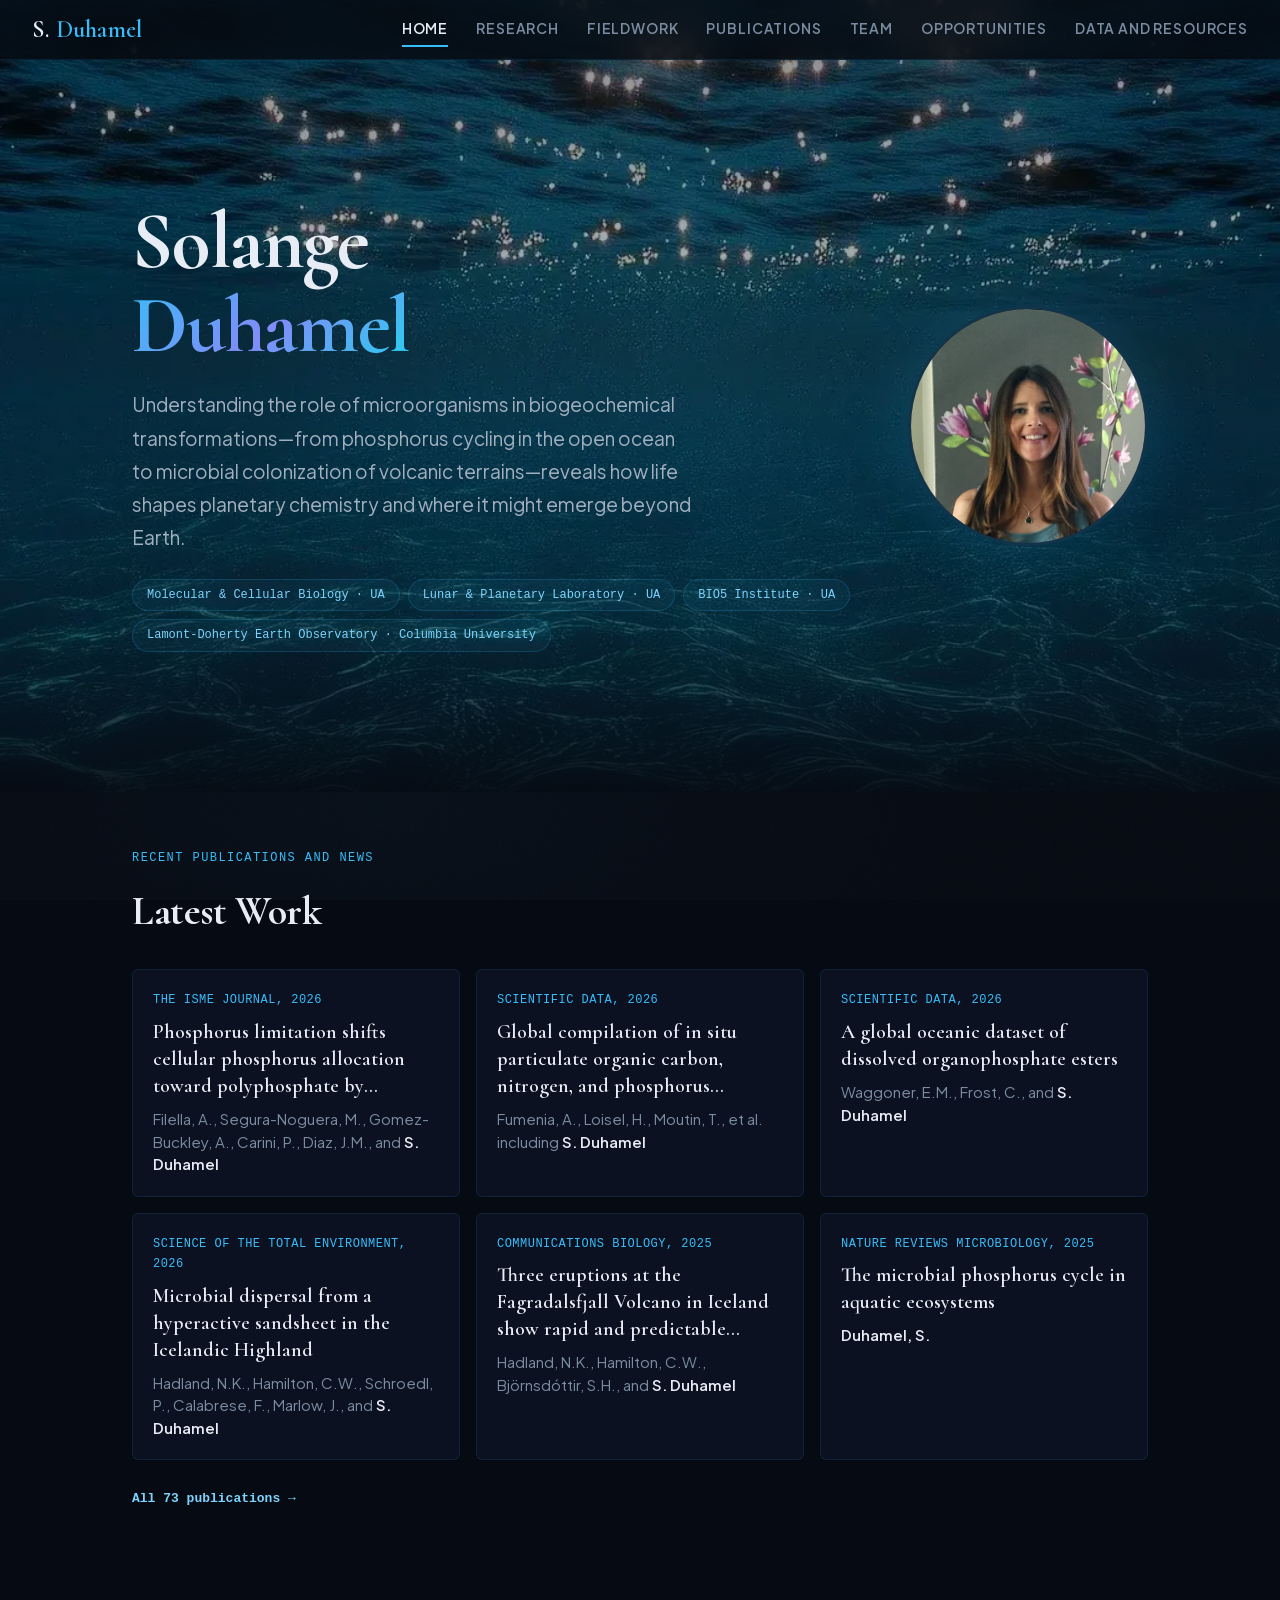
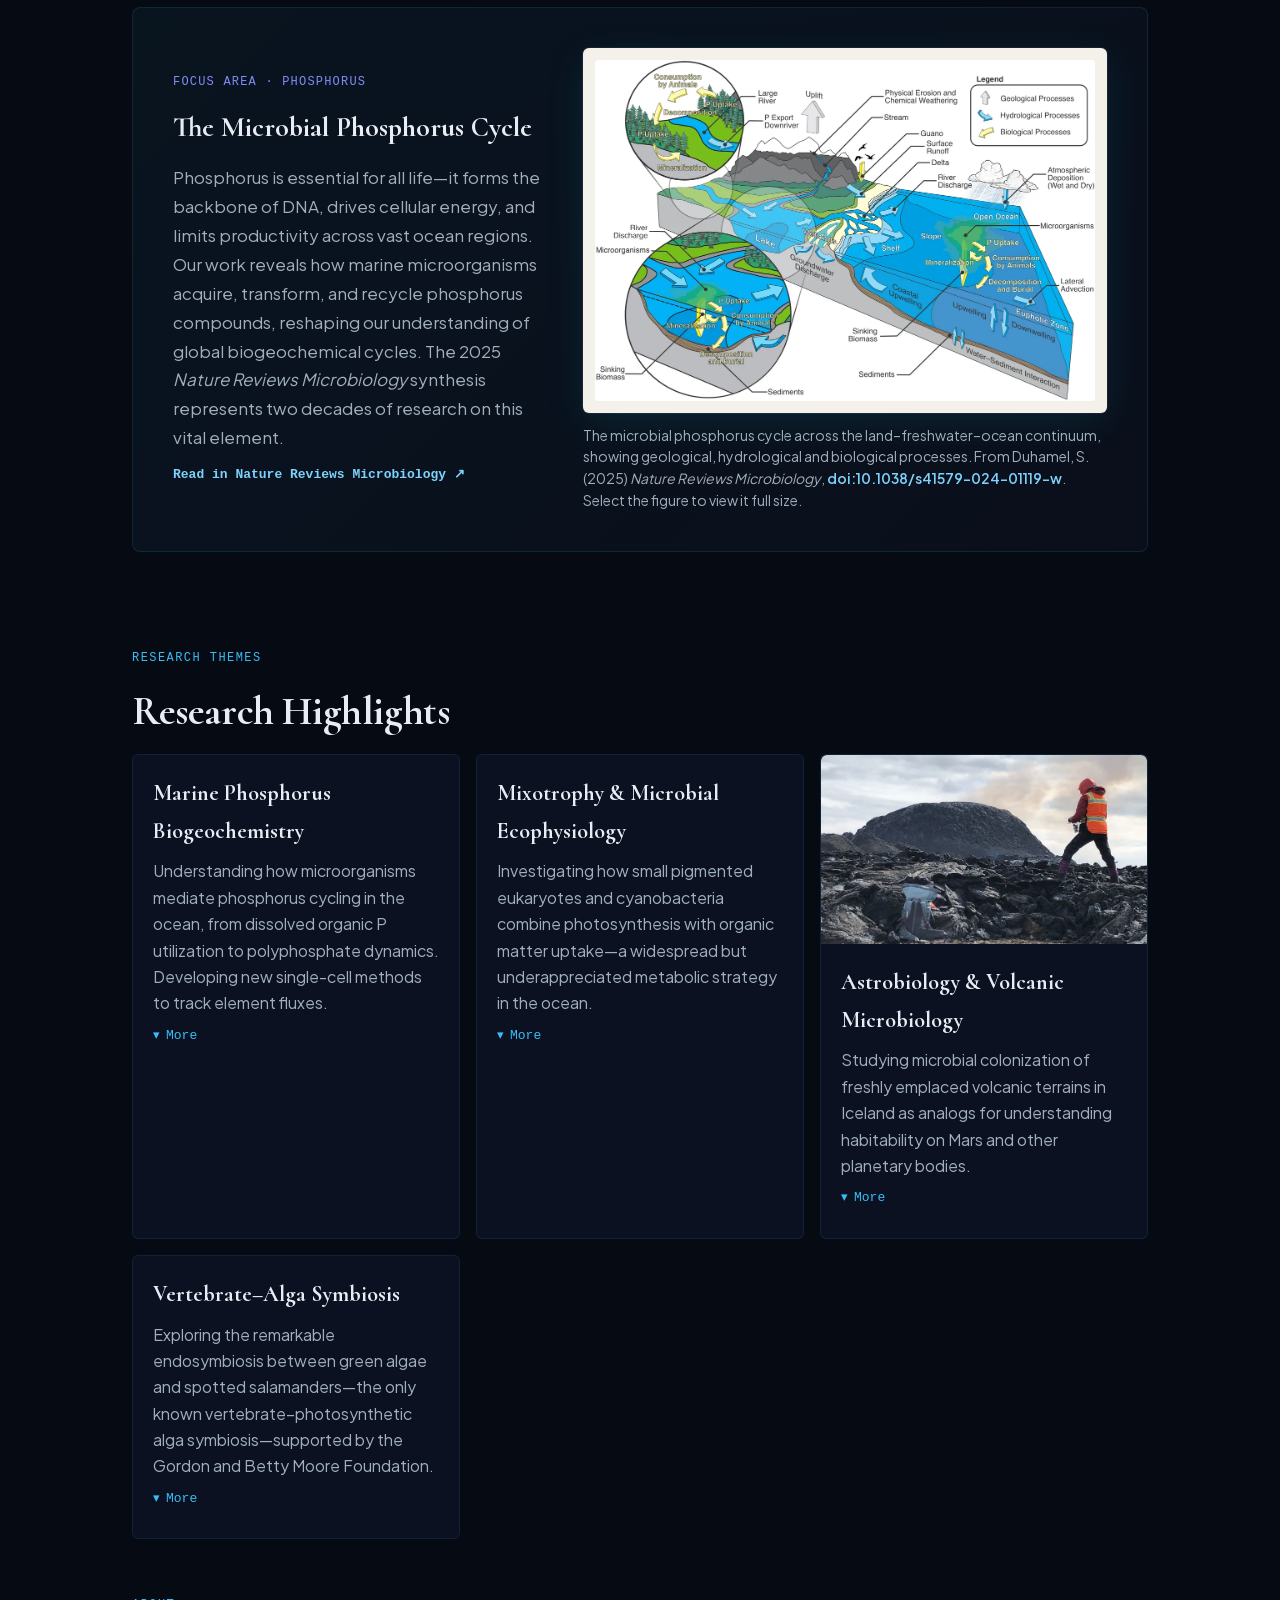
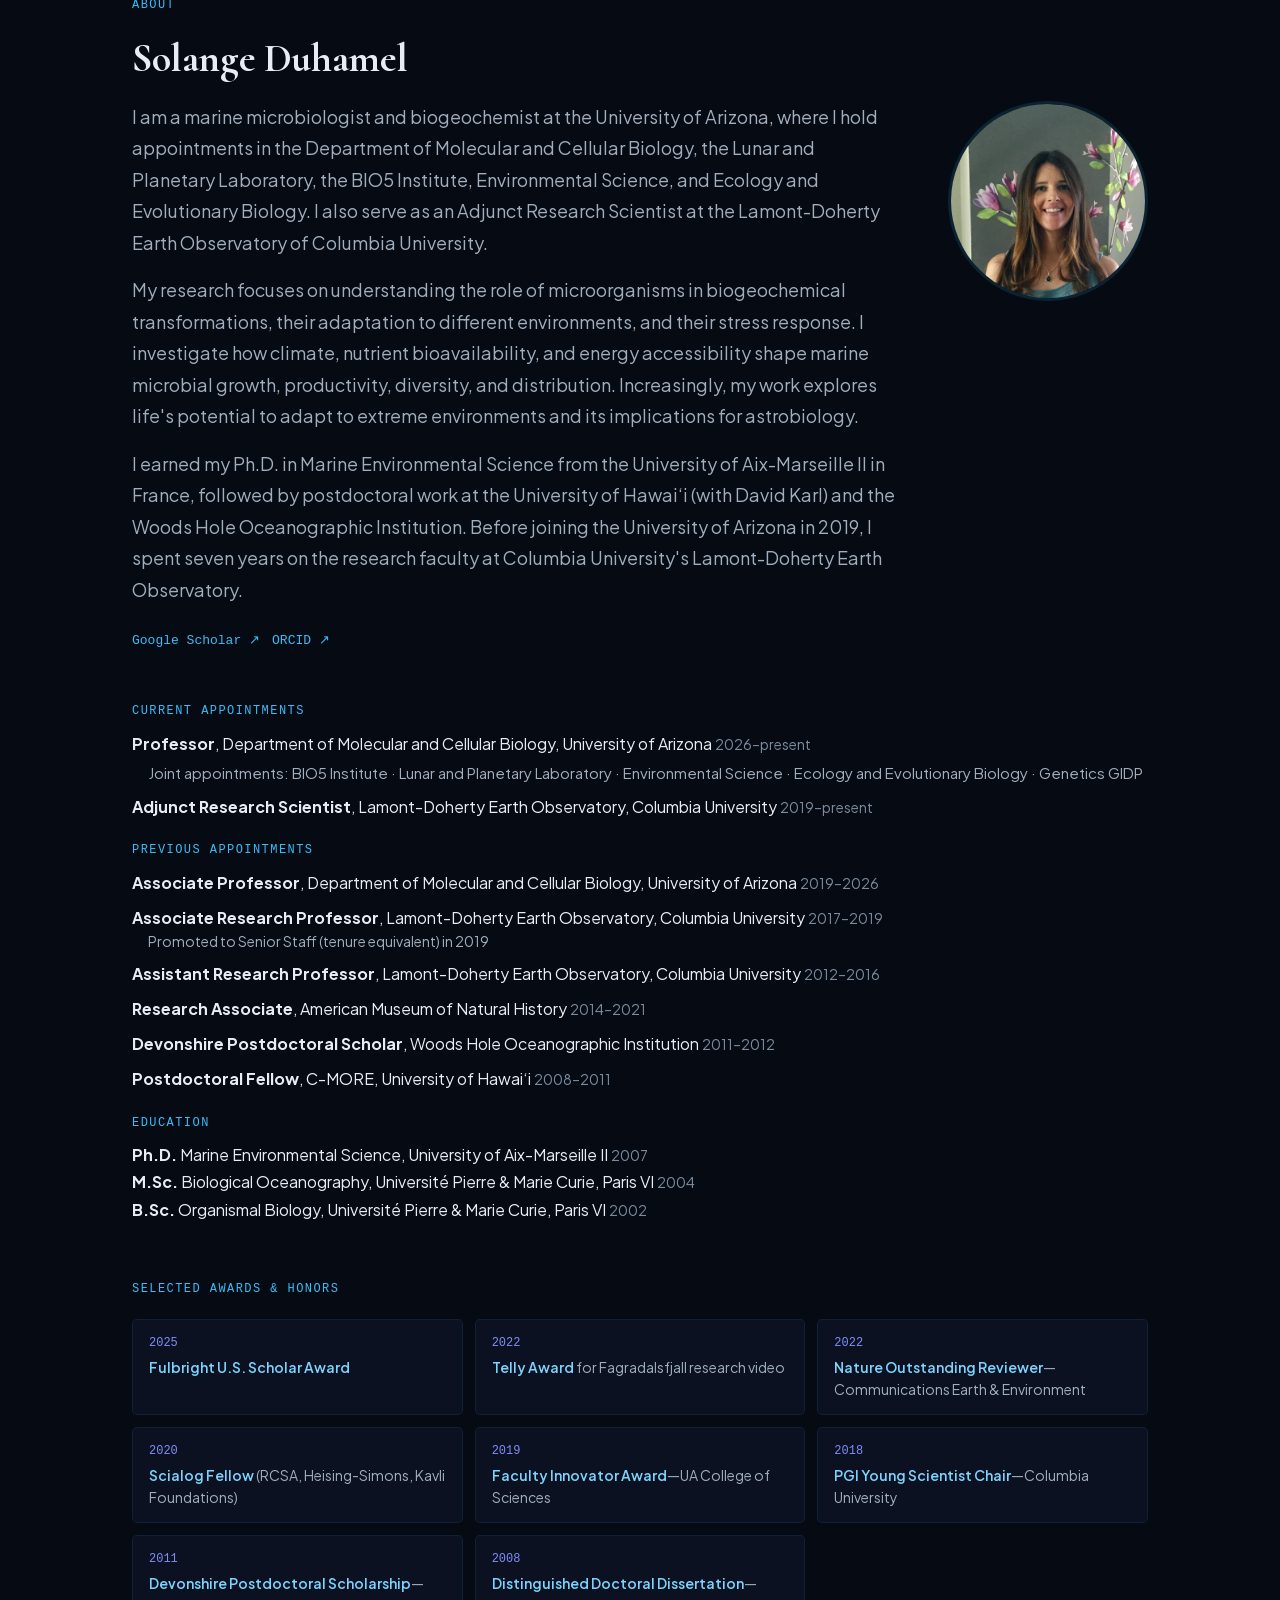
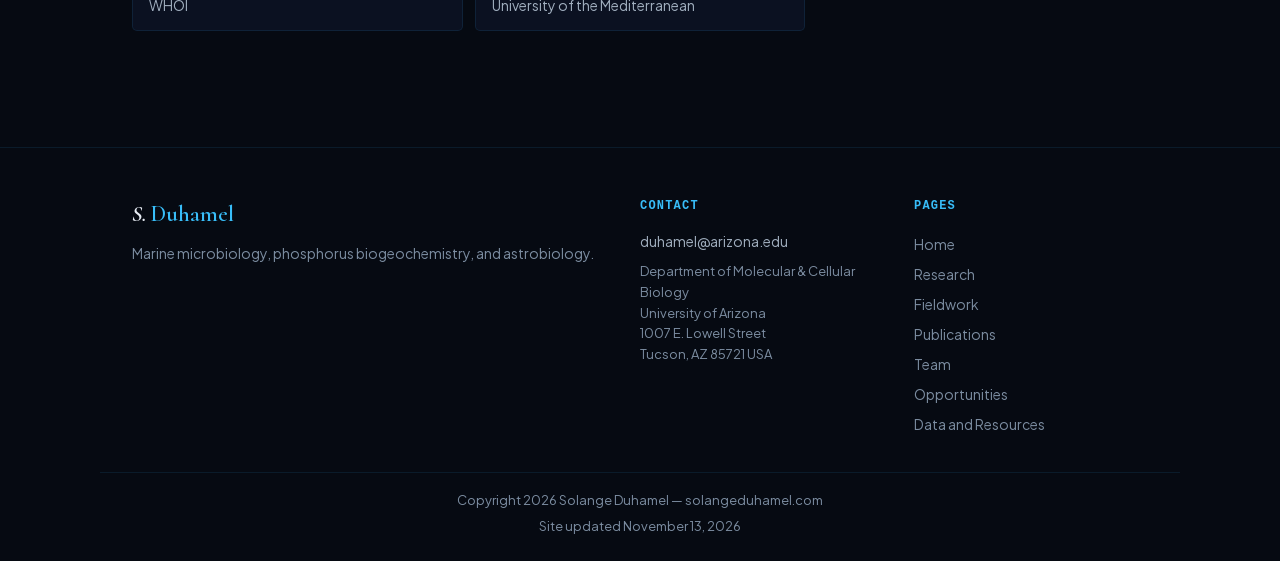
==== commit 9d7dcc5b: "Add Fieldwork page and Fagradalsfjall eruption photo - New Fieldwork page (menu, footer, #fieldwork)" ====
--- a/index.html
+++ b/index.html
@@ -65,6 +65,7 @@
   <div class="nav-links">
     <a href="#home" class="active" data-page="home" aria-current="page">Home</a>
     <a href="#research" data-page="research">Research</a>
+    <a href="#fieldwork" data-page="fieldwork">Fieldwork</a>
     <a href="#publications" data-page="publications">Publications</a>
     <a href="#team" data-page="team">Team</a>
     <a href="#opportunities" data-page="opportunities">Opportunities</a>
@@ -75,6 +76,7 @@
 <nav class="mobile-menu" id="mobile-menu" aria-label="Main navigation (mobile)">
   <a href="#home" data-page="home">Home</a>
   <a href="#research" data-page="research">Research</a>
+    <a href="#fieldwork" data-page="fieldwork">Fieldwork</a>
   <a href="#publications" data-page="publications">Publications</a>
   <a href="#team" data-page="team">Team</a>
   <a href="#opportunities" data-page="opportunities">Opportunities</a>
@@ -258,6 +260,25 @@
   </div>
 </div>
 
+<!-- ===== FIELDWORK PAGE ===== -->
+<div id="page-fieldwork" class="page" style="display:none">
+  <div class="page-banner">
+    <div class="page-banner-bg" style="background-image:url('images/gallery-6.webp');background-position:center 30%"></div>
+    <div class="page-banner-overlay"></div>
+    <div class="page-banner-content">
+      <div><p class="tag-label">At Sea &amp; In the Field</p><h1 class="section-heading banner-title" tabindex="-1">Fieldwork</h1></div>
+    </div>
+  </div>
+  <div class="section">
+    <p class="section-sub">From the open-ocean gyres of the Pacific and Atlantic to freshly erupted lava in Iceland, fieldwork is at the heart of our research.</p>
+    <div class="fw-stats" id="fw-stats"></div>
+    <h2 class="research-section-label fw-group" id="fw-sea-head">At sea</h2>
+    <div id="fw-sea" class="fw-list" aria-labelledby="fw-sea-head"></div>
+    <h2 class="research-section-label fw-group" id="fw-land-head">On land &amp; in freshwater</h2>
+    <div id="fw-land" class="fw-list" aria-labelledby="fw-land-head"></div>
+  </div>
+</div>
+
 <!-- ===== PUBLICATIONS PAGE ===== -->
 <div id="page-publications" class="page" style="display:none">
   <div class="page-banner" style="height:360px">
@@ -339,6 +360,9 @@
     <div class="team-entry"><span class="team-years">2025&#8211;present</span><span class="team-info"><strong>Carter Mucha</strong><span class="team-role">Ph.D. Student, Planetary Sciences. Co-advised with Christopher Hamilton (LPL).</span></span></div>
     <div class="team-entry"><span class="team-years">2021&#8211;present</span><span class="team-info"><strong>Mruthyunjay (Jay) Kubendran Sumathi</strong><span class="team-role">Ph.D. Student, Ecology &amp; Evolutionary Biology. Upper thermal limit of life&#8212;astrobiology framework. Co-advised with R&eacute;gis Ferri&egrave;re (EEB).</span></span></div>
 
+    <h3 class="section-divider">Postdoctoral Researchers</h3>
+    <div class="team-entry"><span class="team-years">Starting January 2027</span><span class="team-info"><strong>Dr. Galen Dennis</strong><span class="team-role">Phosphorus-driven metabolic switching in marine mixoplankton (NSF Biological Oceanography), University of Arizona.</span></span></div>
+
     </div><!-- end current -->
 
     <div id="team-alumni" class="team-panel">
@@ -351,8 +375,8 @@
 
     <h3 class="section-divider">Postdoctoral Researchers</h3>
     <div class="team-entry"><span class="team-years">2024&#8211;2026</span><span class="team-info"><strong>Dr. Alba Filella</strong><span class="team-role">Polyphosphate and phosphorus allocation in marine phytoplankton, University of Arizona. <span class="team-award"><strong>BIO5 Postdoctoral Fellowship</strong></span></span></span></div>
-    <div class="team-entry"><span class="team-years">2022&#8211;2023</span><span class="team-info"><strong>Dr. Joost Mansoor</strong><span class="team-role">Vertebrate&#8211;alga symbiosis metabolic fluxes, University of Arizona.</span></span></div>
-    <div class="team-entry"><span class="team-years">2019&#8211;2021</span><span class="team-info"><strong>Dr. Hui Yang</strong><span class="team-role">Vertebrate&#8211;alga symbiosis, University of Arizona.</span></span></div>
+    <div class="team-entry"><span class="team-years">2022&#8211;2023</span><span class="team-info"><strong>Dr. Joost Mansoor</strong><span class="team-role">Vertebrate&#8211;alga symbiosis metabolic fluxes, University of Arizona.</span><span class="team-award"><strong>BIO5 Postdoctoral Fellowship</strong></span></span></div>
+    <div class="team-entry"><span class="team-years">2019&#8211;2021</span><span class="team-info"><strong>Dr. Hui Yang</strong><span class="team-role">Vertebrate&#8211;alga symbiosis, University of Arizona.</span><span class="team-award"><strong>BIO5 Postdoctoral Fellowship</strong></span></span></div>
     <div class="team-entry"><span class="team-years">2019&#8211;2021</span><span class="team-info"><strong>Dr. Kahina Djaoudi</strong><span class="team-role">Dissolved organic phosphorus bioavailability, University of Arizona.</span></span></div>
     <div class="team-entry"><span class="team-years">2018&#8211;2019</span><span class="team-info"><strong>Dr. John Burns</strong><span class="team-role">Salamander&#8211;alga symbiosis, Columbia University.</span></span></div>
     <div class="team-entry"><span class="team-years">2018&#8211;2019</span><span class="team-info"><strong>Dr. Sophie Charvet</strong><span class="team-role">Mixotrophic protist ecophysiology, Columbia University.</span></span></div>
@@ -459,6 +483,7 @@
     <div id="tab-gallery" class="data-tab-panel">
       <p class="section-sub" style="margin-bottom:16px">Field and lab photography.</p>
       <div class="gallery-grid">
+        <div class="gallery-item"><img src="images/gallery-6.webp" srcset="images/sm/gallery-6.webp 600w, images/gallery-6.webp 1200w" sizes="(max-width: 700px) 50vw, 360px" width="1200" height="800" alt="A researcher in a respirator, red jacket and high-visibility vest stands with arms outstretched in front of a lava fountain erupting from the Fagradalsfjall volcano, Iceland, in 2021." loading="lazy" decoding="async"><div class="gallery-caption">Fagradalsfjall Volcano Eruption 2021</div></div>
         <div class="gallery-item"><img src="images/gallery-5.webp" alt="Sampling on fresh lava at Fagradalsfjall, Iceland" loading="lazy"><div class="gallery-caption">Sampling on fresh lava, Fagradalsfjall, Iceland</div></div>
         <div class="gallery-item"><img src="images/gallery-3.webp" alt="Field research" loading="lazy" style="object-position:center 10%"><div class="gallery-caption">Field research</div></div>
         <div class="gallery-item"><img src="images/gallery-4.webp" alt="Field research" loading="lazy"><div class="gallery-caption">Field research</div></div>
@@ -485,6 +510,7 @@
       <h4 class="footer-heading">Pages</h4>
       <a href="#home" class="footer-link" data-page="home">Home</a>
       <a href="#research" class="footer-link" data-page="research">Research</a>
+      <a href="#fieldwork" class="footer-link" data-page="fieldwork">Fieldwork</a>
       <a href="#publications" class="footer-link" data-page="publications">Publications</a>
       <a href="#team" class="footer-link" data-page="team">Team</a>
       <a href="#opportunities" class="footer-link" data-page="opportunities">Opportunities</a>
--- a/css/style.css
+++ b/css/style.css
@@ -348,8 +348,8 @@
 .nav-hamburger{min-width:44px;min-height:44px;display:none;align-items:center;justify-content:center}
 .nav-logo,.nav-links a{white-space:nowrap}
 .preprint-status{margin-top:8px;font-size:14px}
-/* Top menu needs ~925px on one line; below that, use the ☰ menu */
-@media(max-width:960px){.nav-links{display:none}.nav-hamburger{display:flex}.mobile-menu.open{display:block}}
+/* Top menu (7 links) needs ~1045px on one line; below that, use the ☰ menu */
+@media(max-width:1080px){.nav-links{display:none}.nav-hamburger{display:flex}.mobile-menu.open{display:block}}
 .mobile-menu a{min-height:44px;display:flex;align-items:center}
 .filter-chip{min-height:36px;display:inline-flex;align-items:center}
 .data-tab,.team-tab,.oppo-tab{min-height:44px}
@@ -559,3 +559,30 @@
 .hero-text-col{min-width:0;max-width:100%}
 .affiliation-chip{white-space:normal;max-width:100%;text-align:center}
 @media(max-width:700px){.affiliation-chips{gap:6px}.affiliation-chip{font-size:12px;padding:4px 10px}}
+
+/* ===== Fieldwork page ===== */
+.fw-stats{display:grid;grid-template-columns:repeat(auto-fit,minmax(150px,1fr));gap:12px;margin:8px 0 32px}
+.fw-stat{background:var(--bg-card);border:1px solid var(--border);border-radius:6px;padding:16px 18px}
+.fw-stat-n{display:block;font-family:var(--display);font-size:34px;font-weight:600;color:var(--accent-light);line-height:1.1}
+.fw-stat-l{display:block;font-family:var(--mono);font-size:12px;color:var(--muted);text-transform:uppercase;letter-spacing:0.05em;margin-top:4px}
+.fw-group{margin-top:28px}
+.fw-item{display:grid;grid-template-columns:64px minmax(0,1fr);gap:16px;padding:20px 0;border-bottom:1px solid var(--border)}
+.fw-item.has-photo{grid-template-columns:64px minmax(0,1fr) 260px}
+.fw-year{font-family:var(--mono);font-size:15px;font-weight:600;color:var(--accent2);padding-top:4px}
+.fw-body h3{font-family:var(--display);font-size:22px;font-weight:600;line-height:1.3;color:var(--text)}
+.fw-code{font-family:var(--mono);font-size:12px;font-weight:400;color:var(--muted);border:1px solid var(--border-light);border-radius:10px;padding:1px 8px;vertical-align:middle;white-space:nowrap}
+.fw-meta{font-family:var(--mono);font-size:13px;color:var(--accent);margin:4px 0 8px}
+.fw-aim{color:var(--dim);font-size:16px;line-height:1.6;margin-bottom:10px}
+.fw-dl{display:grid;grid-template-columns:auto minmax(0,1fr);gap:4px 14px;font-size:15px;line-height:1.55}
+.fw-dl dt{font-family:var(--mono);font-size:12px;color:var(--muted);text-transform:uppercase;letter-spacing:0.05em;padding-top:3px}
+.fw-dl dd{color:var(--dim)}
+.fw-photo{margin:0}
+.fw-photo img{display:block;width:100%;aspect-ratio:3/2;object-fit:cover;border-radius:6px;border:1px solid var(--border)}
+@media(max-width:800px){
+  .fw-item,.fw-item.has-photo{grid-template-columns:minmax(0,1fr);gap:6px}
+  .fw-photo{order:-1}
+  .fw-dl{grid-template-columns:minmax(0,1fr)}
+  .fw-dl dt{padding-top:6px}
+}
+@media print{.fw-item{break-inside:avoid}.fw-photo{display:none}}
+.fw-stat-sub{display:block;font-size:14px;color:var(--dim);margin-top:6px}
